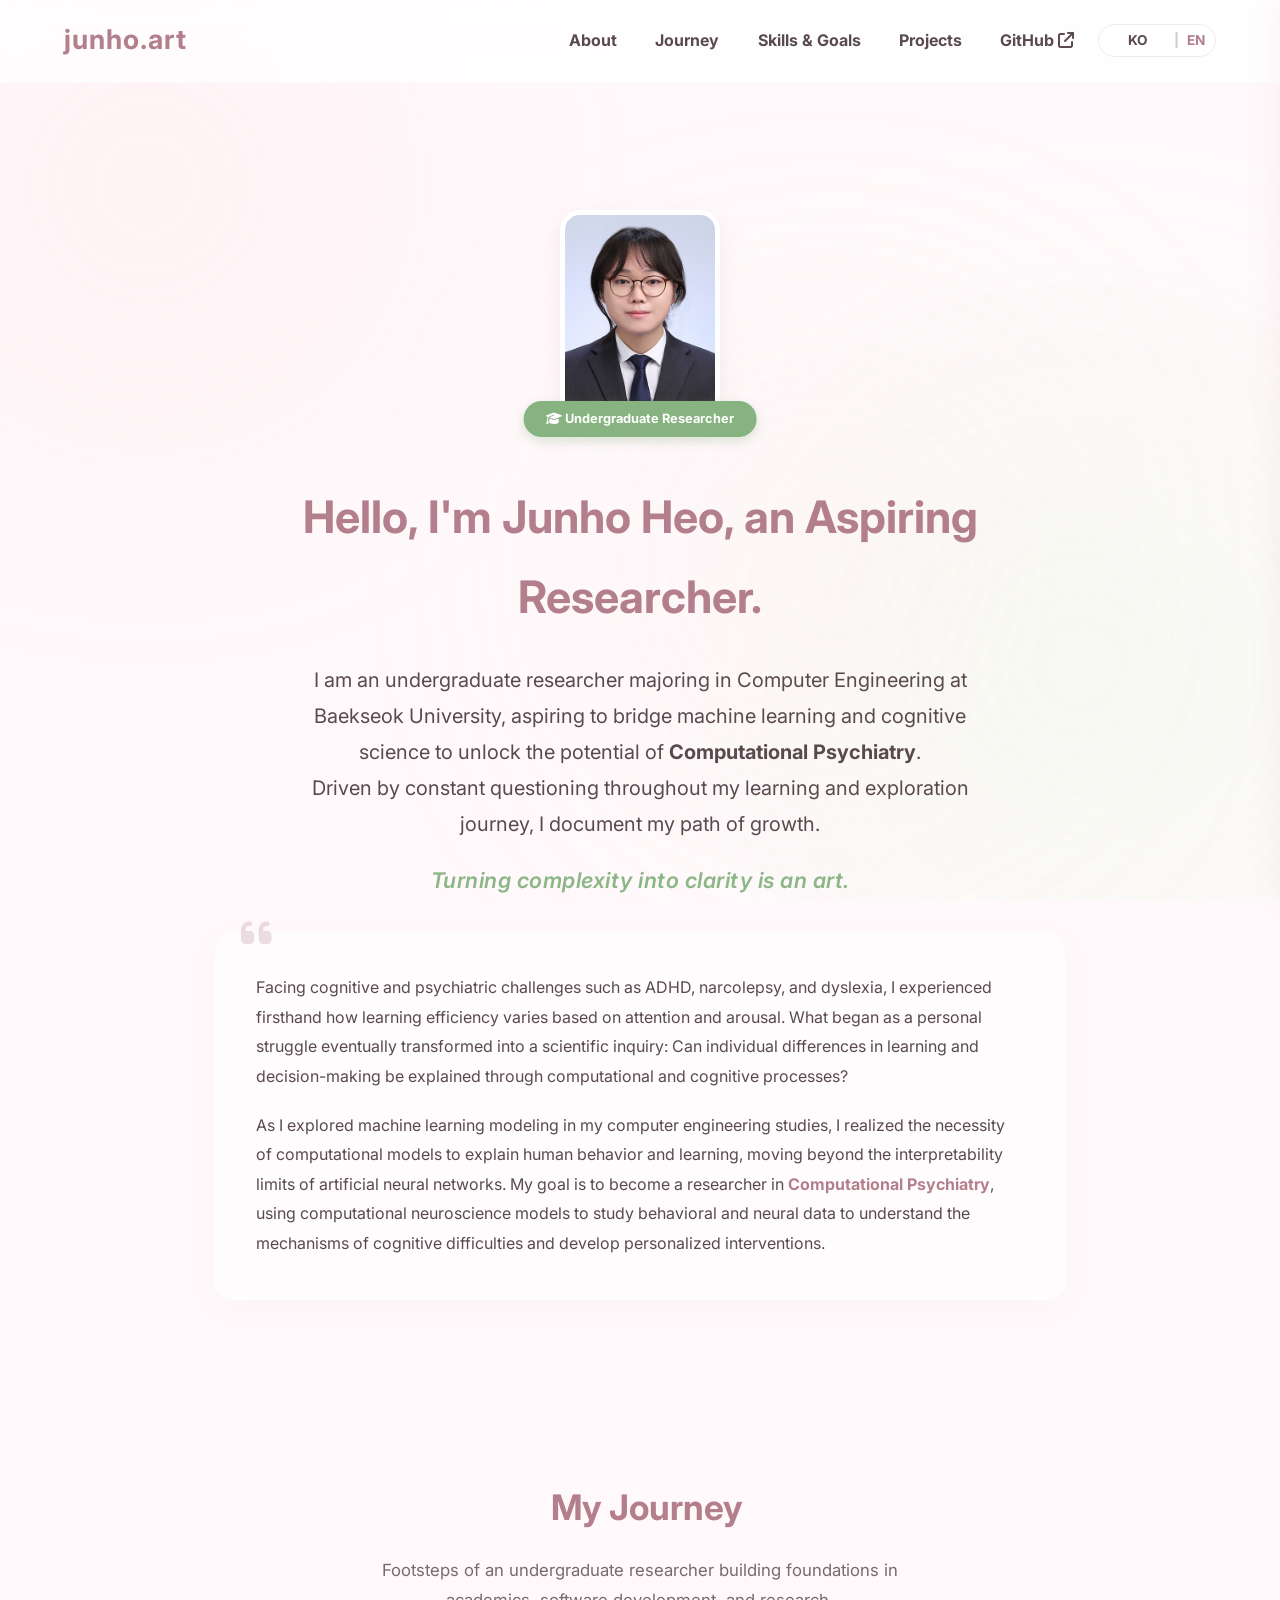
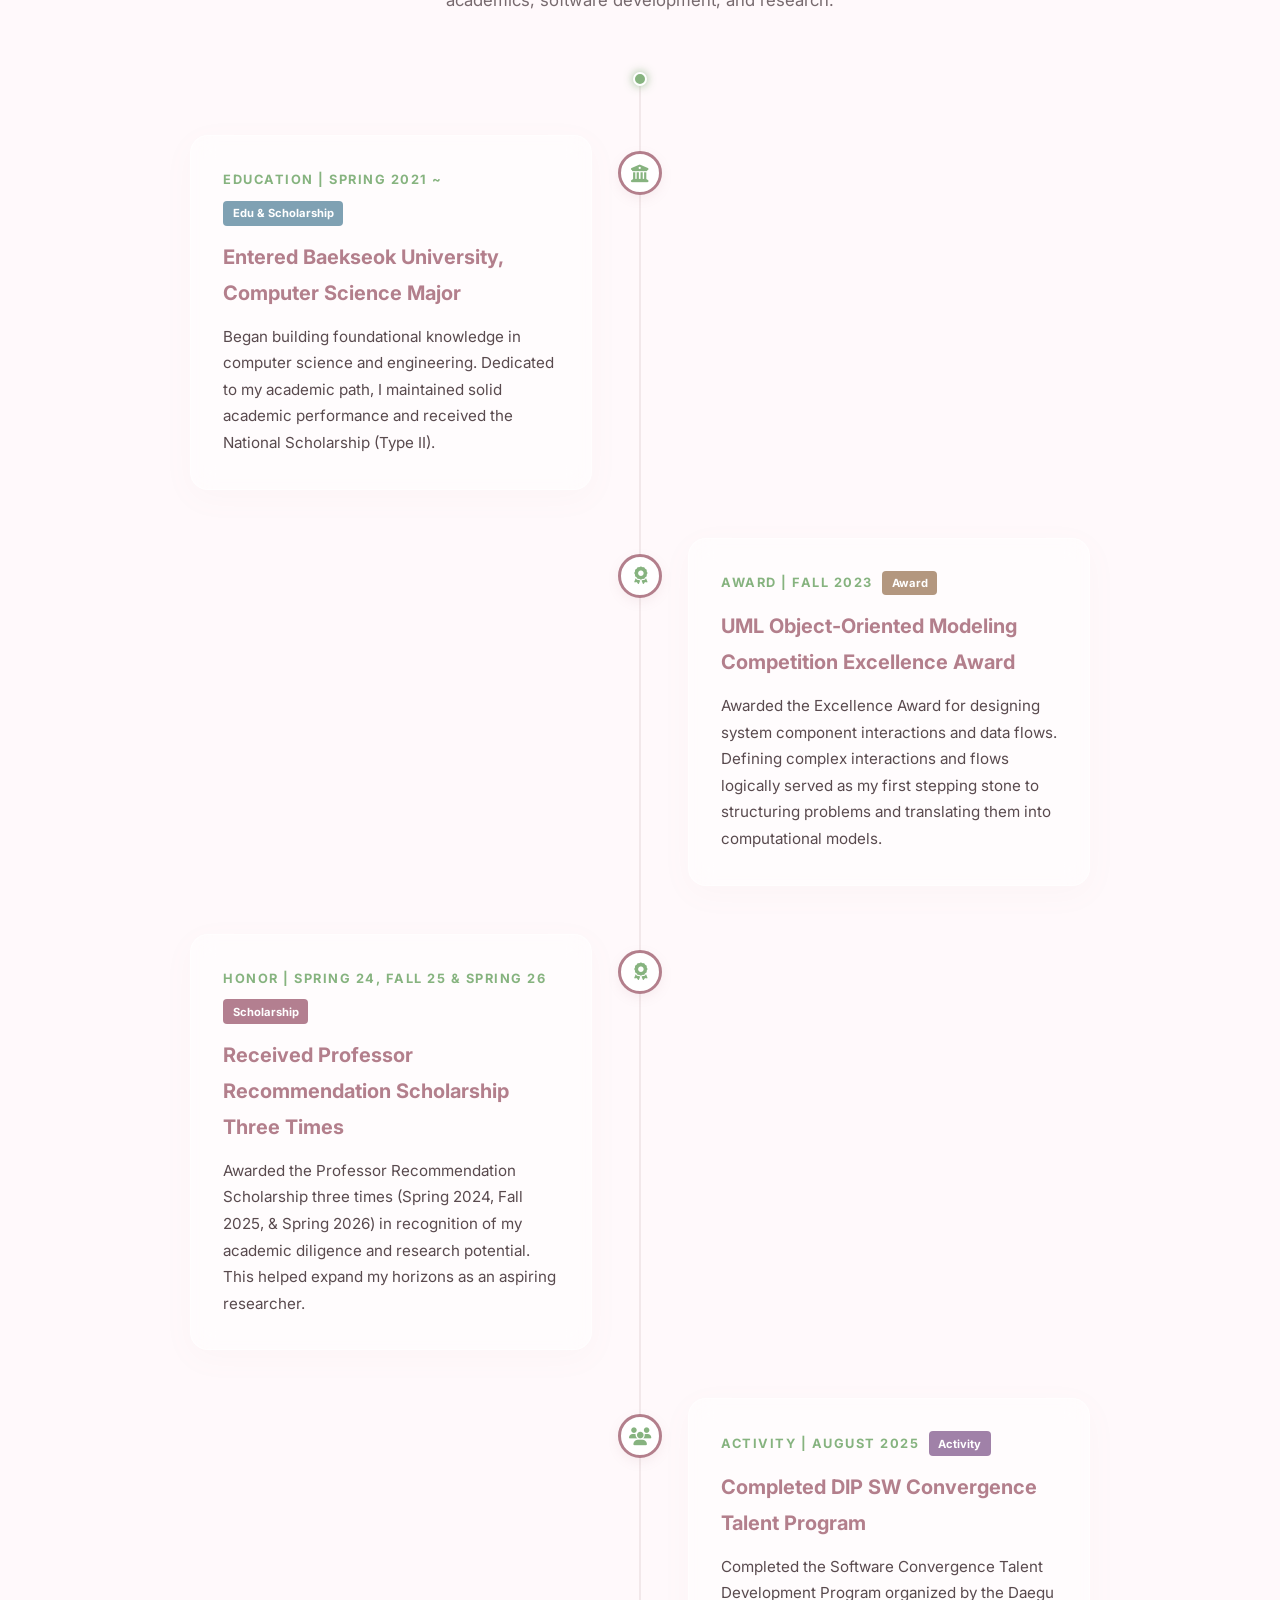
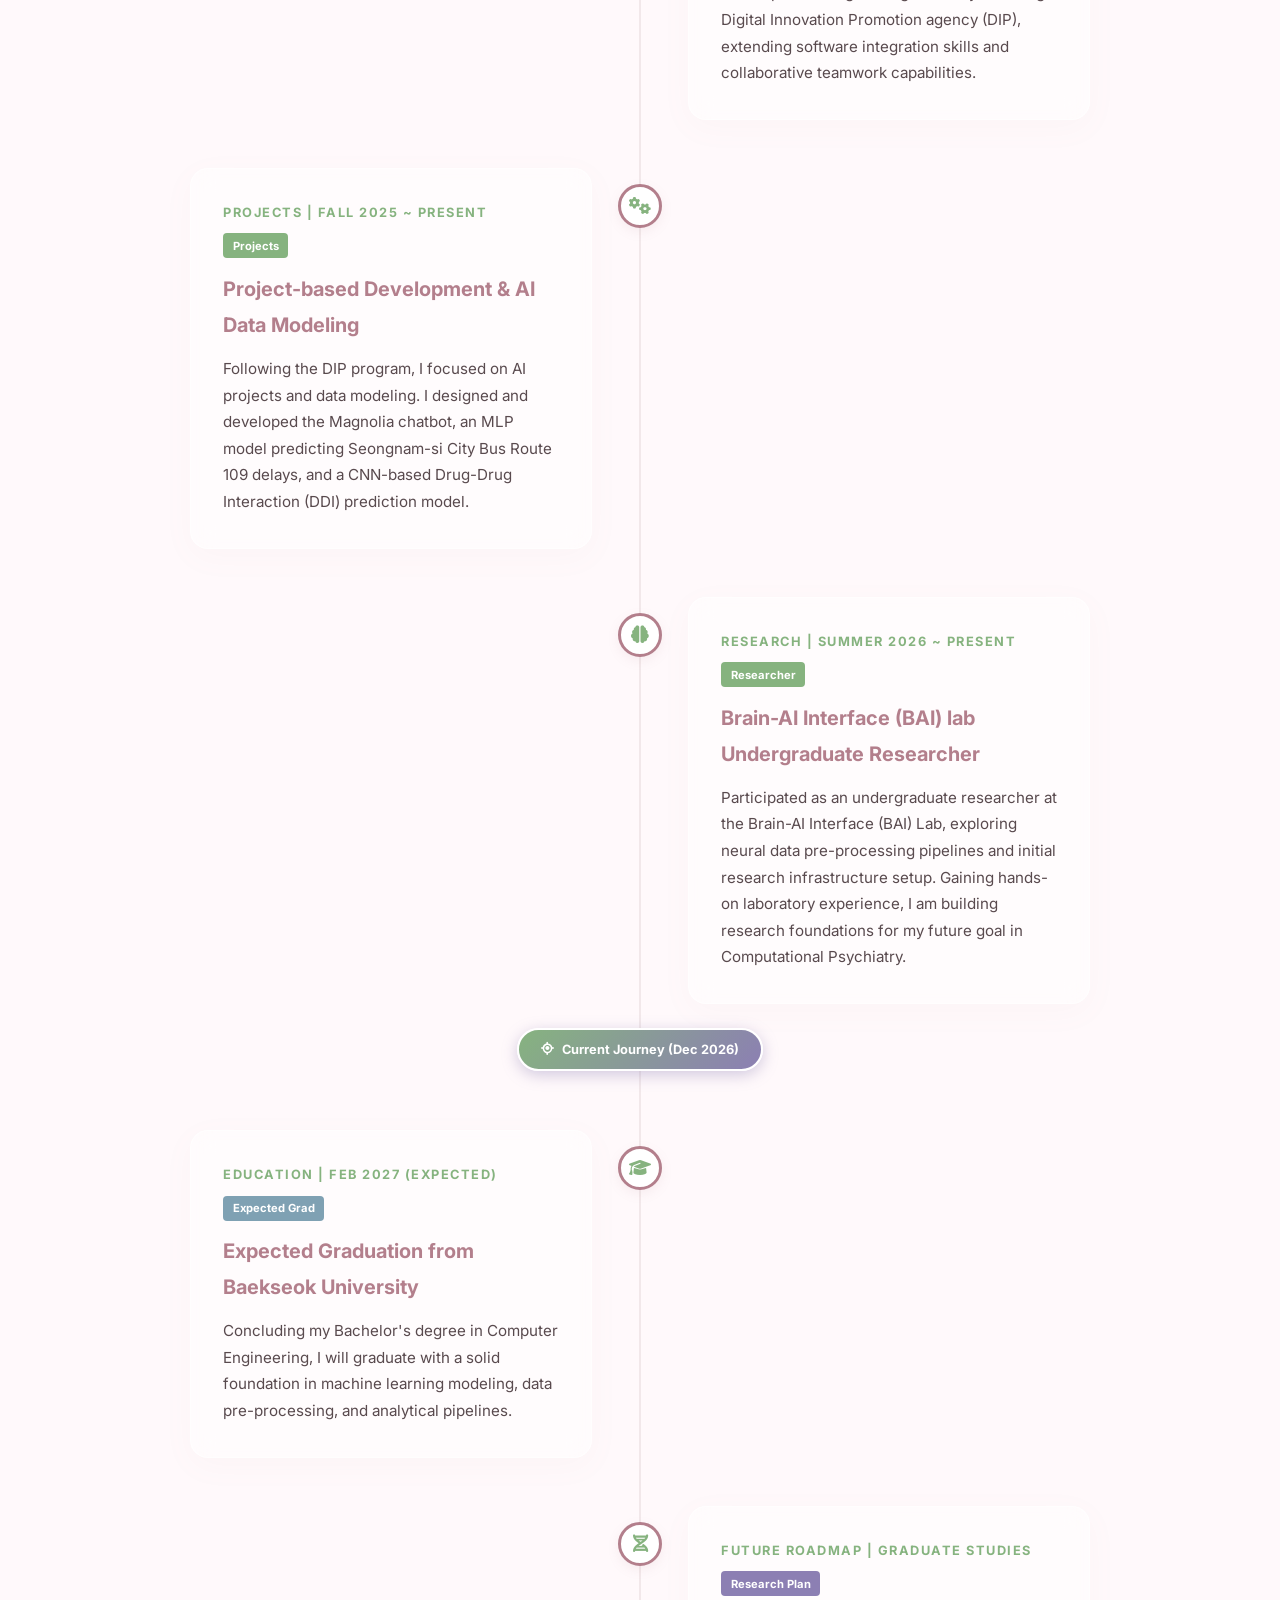
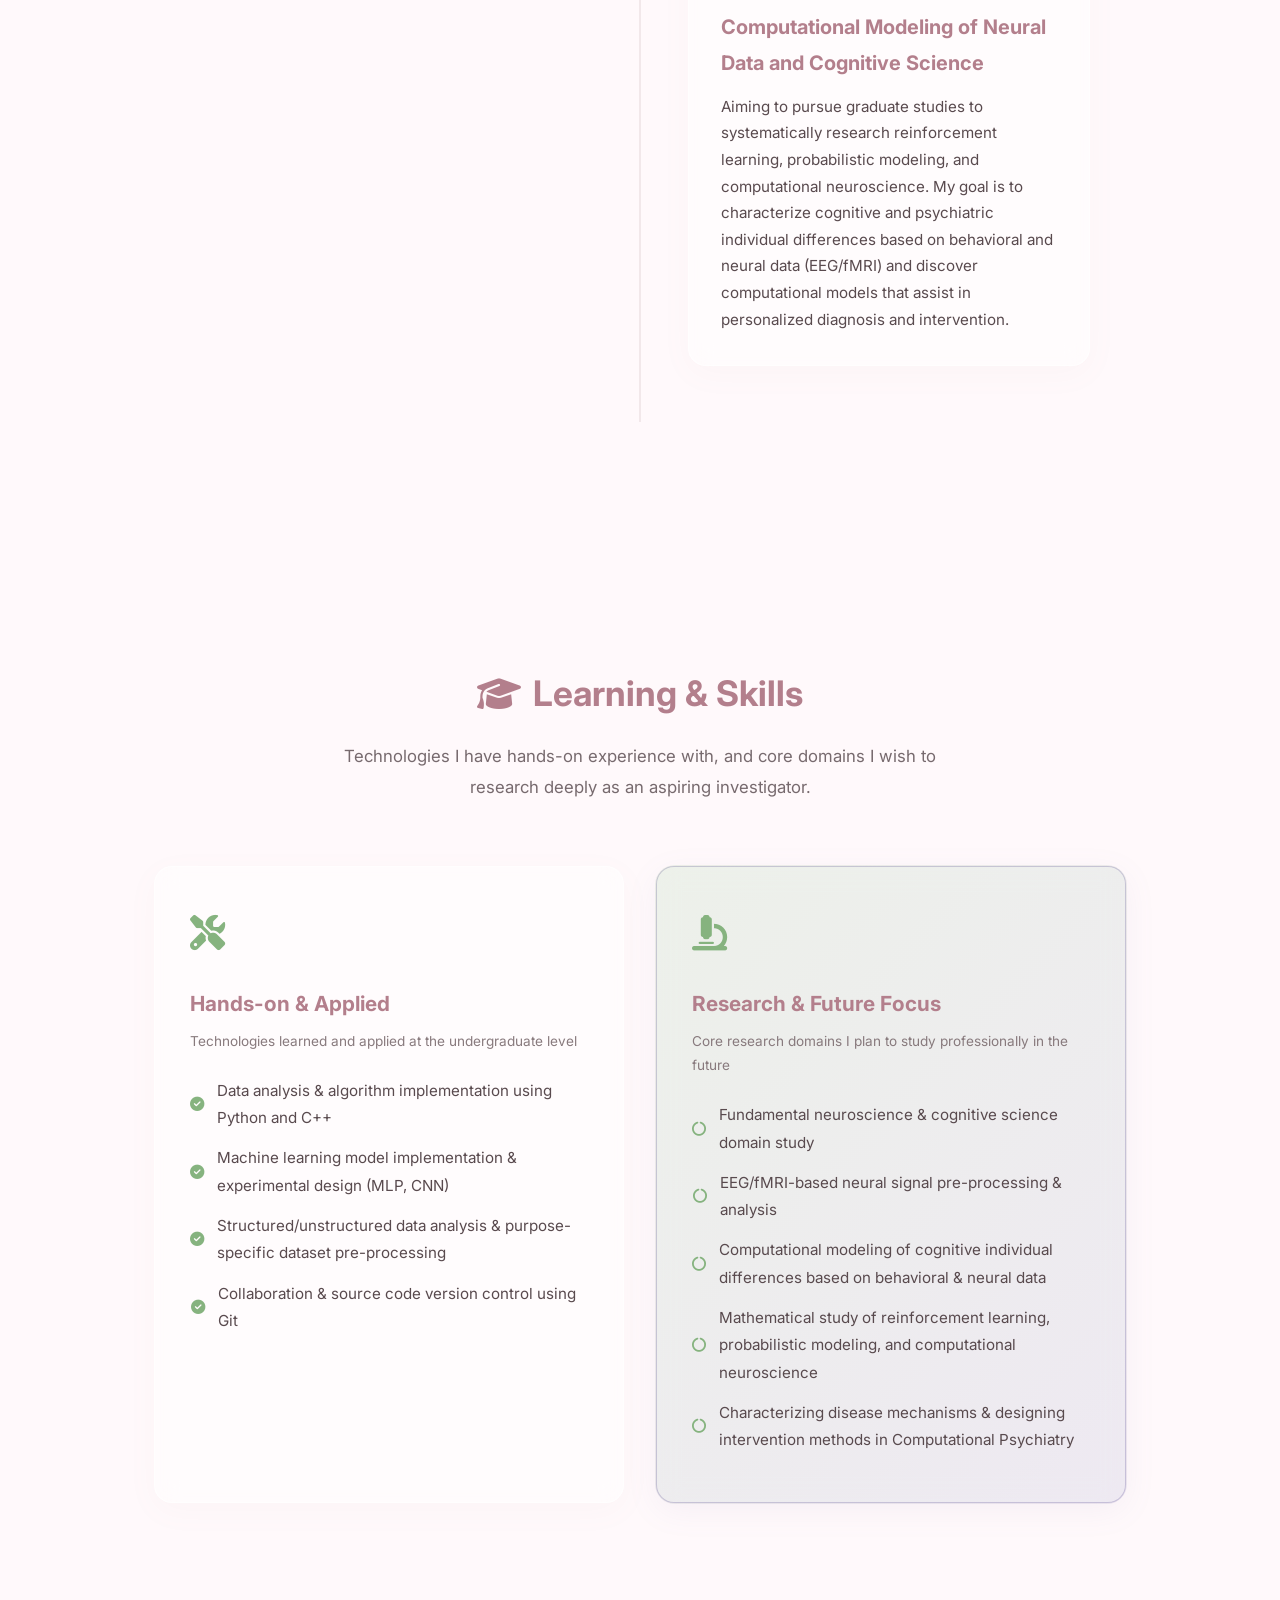
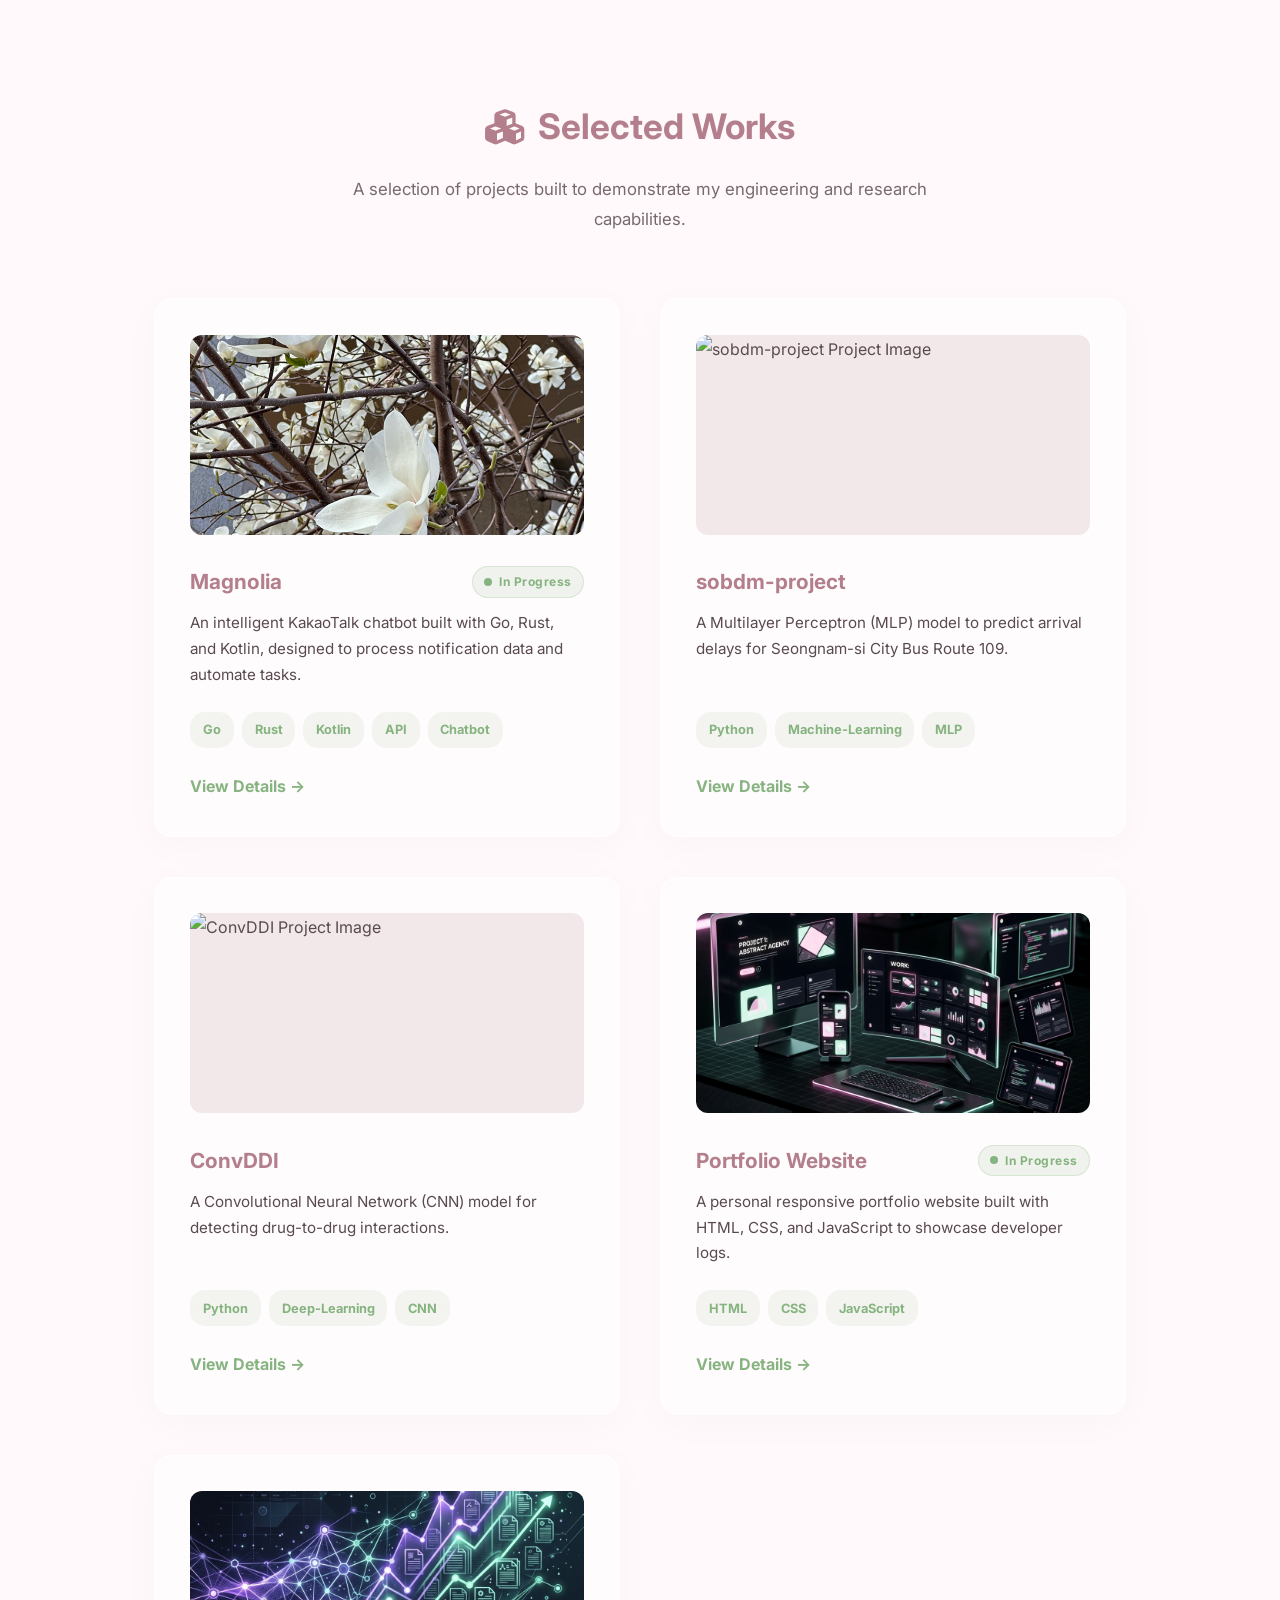
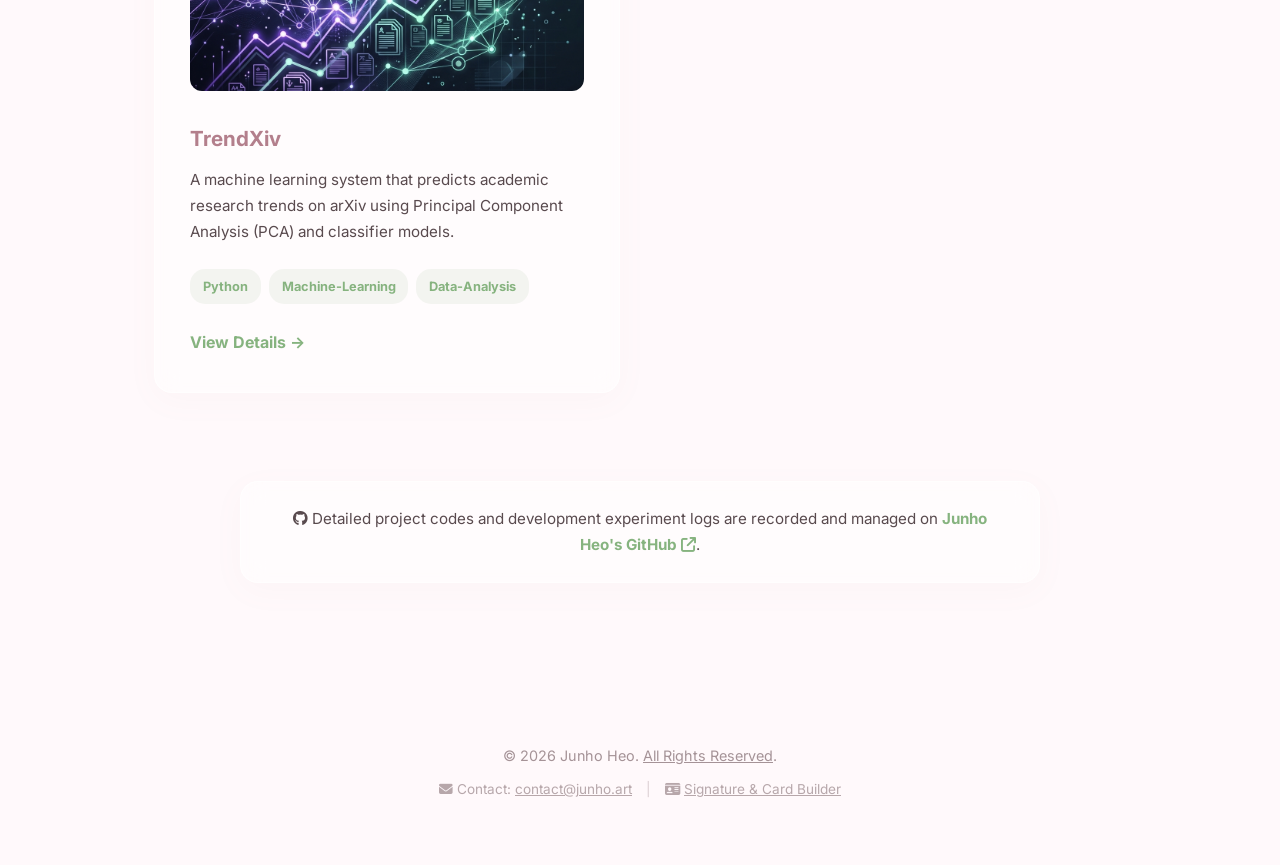
==== index_en.html @ 940bf09e "Fix layout margins, quote styling and word wraps for hero motto" ====
<!DOCTYPE html>
<html lang="en">

<head>
    <meta charset="UTF-8">
    <!-- Browser language detection and automatic redirection (with session override to prevent loops) -->
    <script>
        (function() {
            if (sessionStorage.getItem('lang-redirect-checked')) {
                // Already checked in session, respect manual entry on this page
                localStorage.setItem('user-language', 'en');
                return;
            }
            
            const savedLang = localStorage.getItem('user-language');
            const browserLang = navigator.language || navigator.userLanguage;
            
            // Set session check flag
            sessionStorage.setItem('lang-redirect-checked', 'true');
            
            if (savedLang === 'ko') {
                window.location.replace('index.html' + window.location.hash);
            } else if (savedLang === 'en') {
                // English version remains
            } else if (browserLang && browserLang.toLowerCase().startsWith('ko')) {
                localStorage.setItem('user-language', 'ko');
                window.location.replace('index.html' + window.location.hash);
            } else {
                localStorage.setItem('user-language', 'en');
            }
        })();
    </script>
    <meta name="viewport" content="width=device-width, initial-scale=1.0">
    <title>Junho Heo | Undergraduate Researcher</title>
    <meta name="description" content="Junho Heo | Undergraduate Researcher majoring in Computer Science at Baekseok University. Exploring the computational mechanisms of brain and mind through machine learning and Computational Psychiatry.">

    <!-- Open Graph (Link previews for KakaoTalk, Facebook, Discord, etc.) -->
    <meta property="og:type" content="website">
    <meta property="og:title" content="junho.art — Undergraduate Researcher">
    <meta property="og:description" content="Machine Learning & Computational Psychiatry — Portfolio of Junho Heo">
    <meta property="og:image" content="https://junho.art/img/og_preview.png">
    <meta property="og:image:width" content="1200">
    <meta property="og:image:height" content="630">
    <meta property="og:url" content="https://junho.art/index_en.html">
    <meta property="og:site_name" content="junho.art">
    <meta property="og:locale" content="en_US">

    <!-- Twitter Card -->
    <meta name="twitter:card" content="summary_large_image">
    <meta name="twitter:title" content="junho.art — Undergraduate Researcher">
    <meta name="twitter:description" content="Machine Learning & Computational Psychiatry — Portfolio of Junho Heo">
    <meta name="twitter:image" content="https://junho.art/img/og_preview.png">

    <link rel="stylesheet" href="style.css">

    <!-- Icon Library -->
    <link rel="stylesheet" href="https://cdnjs.cloudflare.com/ajax/libs/font-awesome/6.5.2/css/all.min.css">

    <!-- Google Fonts: 'Gowun Dodum' & 'Inter' for English readability -->
    <link rel="preconnect" href="https://fonts.googleapis.com">
    <link rel="preconnect" href="https://fonts.gstatic.com" crossorigin>
    <link href="https://fonts.googleapis.com/css2?family=Gowun+Dodum&family=Inter:wght@400;500;700&display=swap" rel="stylesheet">
    <style>
        /* Apply cleaner sans-serif font stack for English version */
        body {
            font-family: 'Inter', 'Gowun Dodum', sans-serif;
        }
    </style>

    <!-- Favicon settings -->
    <link rel="apple-touch-icon" sizes="180x180" href="./favicon_io/apple-touch-icon.png">
    <link rel="icon" type="image/png" sizes="32x32" href="./favicon_io/favicon-32x32.png">
    <link rel="icon" type="image/png" sizes="16x16" href="./favicon_io/favicon-16x16.png">
    <link rel="manifest" href="./favicon_io/site.webmanifest">
</head>

<body>

    <!-- Background Animation Blobs representing Neural Networks -->
    <div class="bg-blob-container">
        <div class="bg-blob blob-1"></div>
        <div class="bg-blob blob-2"></div>
        <div class="bg-blob blob-3"></div>
    </div>

    <!-- Mobile/Tablet Navigation Drawer -->
    <div class="nav-drawer" id="navDrawer">
        <button class="close-btn" id="closeBtn">&times;</button>
        <a href="#about">About</a>
        <a href="#journey">Journey</a>
        <a href="#skills">Skills & Goals</a>
        <a href="#projects">Projects</a>
        <a href="https://github.com/4season" target="_blank">GitHub</a>
        <div class="mobile-lang-toggle" style="margin-top: 2rem; border-top: 1px solid var(--border-color); padding-top: 1.5rem; display: flex; gap: 1rem; font-size: 1.1rem; font-weight: 700;">
            <a href="index.html" onclick="event.preventDefault(); localStorage.setItem('user-language', 'ko'); window.location.href='index.html';" style="color: var(--text-color); text-decoration: none;">KO</a>
            <span style="opacity: 0.3;">|</span>
            <span style="color: var(--heading-color);">EN</span>
        </div>
    </div>

    <!-- Header Section -->
    <header>
        <div class="header-container">
            <a href="#" class="logo">junho.art</a>
            <nav class="desktop-nav">
                <a href="#about">About</a>
                <a href="#journey">Journey</a>
                <a href="#skills">Skills & Goals</a>
                <a href="#projects">Projects</a>
                <a href="https://github.com/4season" target="_blank" style="margin-right: 1.5rem;">GitHub <i
                        class="fa-solid fa-arrow-up-right-from-square"></i></a>
                <span class="lang-toggle-container" style="display: inline-flex; align-items: center; gap: 0.5rem; font-size: 0.85rem; font-weight: 700; border: 1px solid var(--border-color); padding: 0.2rem 0.6rem; border-radius: 20px; background-color: rgba(255,255,255,0.5);">
                    <a href="index.html" onclick="event.preventDefault(); localStorage.setItem('user-language', 'ko'); window.location.href='index.html';" style="color: var(--text-color); text-decoration: none; transition: color 0.3s;" onmouseover="this.style.color='var(--accent-green)'" onmouseout="this.style.color='var(--text-color)'">KO</a>
                    <span style="opacity: 0.3;">|</span>
                    <span style="color: var(--heading-color);">EN</span>
                </span>
            </nav>
            <button class="menu-btn" id="menuBtn">
                <i class="fa-solid fa-bars"></i>
            </button>
        </div>
    </header>

    <!-- Main Content Area -->
    <main>
        <!-- About Section (Hero) -->
        <section id="about" class="section hero-section reveal-on-scroll">
            <div class="hero-container">
                <div class="hero-profile">
                    <div class="profile-img-container">
                        <img src="./img/junho_profile.jpg" alt="Profile Image" class="profile-img-internal">
                    </div>
                    <div class="profile-badge"><i class="fa-solid fa-graduation-cap"></i> Undergraduate Researcher</div>
                </div>
                <h1>Hello, I'm Junho Heo, an Aspiring Researcher.</h1>
                <p class="hero-lead">I am an undergraduate researcher majoring in Computer Engineering at Baekseok University, aspiring to bridge machine learning and cognitive science to unlock the potential of <strong>Computational Psychiatry</strong>.<br>Driven by constant questioning throughout my learning and exploration journey, I document my path of growth.</p>
                <p class="hero-motto">Turning complexity into clarity is an art.</p>

                <div class="hero-quote glass-card">
                    <i class="fa-solid fa-quote-left quote-icon"></i>
                    <p>Facing cognitive and psychiatric challenges such as ADHD, narcolepsy, and dyslexia, I experienced firsthand how learning efficiency varies based on attention and arousal. What began as a personal struggle eventually transformed into a scientific inquiry: Can individual differences in learning and decision-making be explained through computational and cognitive processes?</p>
                    <p style="margin-top: 1.2rem;">As I explored machine learning modeling in my computer engineering studies, I realized the necessity of computational models to explain human behavior and learning, moving beyond the interpretability limits of artificial neural networks. My goal is to become a researcher in <strong>Computational Psychiatry</strong>, using computational neuroscience models to study behavioral and neural data to understand the mechanisms of cognitive difficulties and develop personalized interventions.</p>
                </div>
            </div>
        </section>

        <!-- Journey Section (Timeline) -->
        <section id="journey" class="section reveal-on-scroll">
            <h2><i class="fa-solid fa-route-highway"></i> My Journey</h2>
            <p class="section-desc">Footsteps of an undergraduate researcher building foundations in academics, software development, and research.</p>

            <div class="timeline">
                <div class="timeline-line-bg"></div>
                <div class="timeline-line-progress"></div>

                <!-- Timeline Item 1: Education -->
                <div class="timeline-item left">
                    <div class="timeline-dot"><i class="fa-solid fa-university"></i></div>
                    <div class="timeline-content glass-card">
                        <div class="timeline-header">
                            <span class="timeline-date">Education | Spring 2021 ~</span>
                            <span class="timeline-tag edu-tag">Edu & Scholarship</span>
                        </div>
                        <h3>Entered Baekseok University, Computer Science Major</h3>
                        <p>Began building foundational knowledge in computer science and engineering. Dedicated to my academic path, I maintained solid academic performance and received the National Scholarship (Type II).</p>
                    </div>
                </div>

                <!-- Timeline Item 2: UML Competition -->
                <div class="timeline-item right">
                    <div class="timeline-dot"><i class="fa-solid fa-award"></i></div>
                    <div class="timeline-content glass-card">
                        <div class="timeline-header">
                            <span class="timeline-date">Award | Fall 2023</span>
                            <span class="timeline-tag award-tag">Award</span>
                        </div>
                        <h3>UML Object-Oriented Modeling Competition Excellence Award</h3>
                        <p>Awarded the Excellence Award for designing system component interactions and data flows. Defining complex interactions and flows logically served as my first stepping stone to structuring problems and translating them into computational models.</p>
                    </div>
                </div>

                <!-- Timeline Item 3: Scholarship -->
                <div class="timeline-item left">
                    <div class="timeline-dot"><i class="fa-solid fa-award"></i></div>
                    <div class="timeline-content glass-card">
                        <div class="timeline-header">
                            <span class="timeline-date">Honor | Spring 24, Fall 25 & Spring 26</span>
                            <span class="timeline-tag honor-tag">Scholarship</span>
                        </div>
                        <h3>Received Professor Recommendation Scholarship Three Times</h3>
                        <p>Awarded the Professor Recommendation Scholarship three times (Spring 2024, Fall 2025, & Spring 2026) in recognition of my academic diligence and research potential. This helped expand my horizons as an aspiring researcher.</p>
                    </div>
                </div>

                <!-- Timeline Item 4: DIP SW Convergence Program -->
                <div class="timeline-item right">
                    <div class="timeline-dot"><i class="fa-solid fa-users"></i></div>
                    <div class="timeline-content glass-card">
                        <div class="timeline-header">
                            <span class="timeline-date">Activity | August 2025</span>
                            <span class="timeline-tag activity-tag">Activity</span>
                        </div>
                        <h3>Completed DIP SW Convergence Talent Program</h3>
                        <p>Completed the Software Convergence Talent Development Program organized by the Daegu Digital Innovation Promotion agency (DIP), extending software integration skills and collaborative teamwork capabilities.</p>
                    </div>
                </div>

                <!-- Timeline Item 5: Projects & Data Modeling -->
                <div class="timeline-item left">
                    <div class="timeline-dot"><i class="fa-solid fa-gears"></i></div>
                    <div class="timeline-content glass-card">
                        <div class="timeline-header">
                            <span class="timeline-date">Projects | Fall 2025 ~ Present</span>
                            <span class="timeline-tag proj-tag">Projects</span>
                        </div>
                        <h3>Project-based Development & AI Data Modeling</h3>
                        <p>Following the DIP program, I focused on AI projects and data modeling. I designed and developed the Magnolia chatbot, an MLP model predicting Seongnam-si City Bus Route 109 delays, and a CNN-based Drug-Drug Interaction (DDI) prediction model.</p>
                    </div>
                </div>

                <!-- Timeline Item 6: BAI Lab Internship -->
                <div class="timeline-item right">
                    <div class="timeline-dot"><i class="fa-solid fa-brain"></i></div>
                    <div class="timeline-content glass-card">
                        <div class="timeline-header">
                            <span class="timeline-date">Research | Summer 2026 ~ Present</span>
                            <span class="timeline-tag proj-tag">Researcher</span>
                        </div>
                        <h3>Brain-AI Interface (BAI) lab Undergraduate Researcher</h3>
                        <p>Participated as an undergraduate researcher at the Brain-AI Interface (BAI) Lab, exploring neural data pre-processing pipelines and initial research infrastructure setup. Gaining hands-on laboratory experience, I am building research foundations for my future goal in Computational Psychiatry.</p>
                    </div>
                </div>

                <!-- Timeline Present Location Indicator Node -->
                <div class="timeline-now-node">
                    <div class="now-badge">
                        <i class="fa-solid fa-location-crosshairs fa-spin"></i> Current Journey Loading...
                    </div>
                </div>

                <!-- Timeline Item 7: Expected Graduation -->
                <div class="timeline-item left">
                    <div class="timeline-dot"><i class="fa-solid fa-graduation-cap"></i></div>
                    <div class="timeline-content glass-card">
                        <div class="timeline-header">
                            <span class="timeline-date">Education | Feb 2027 (Expected)</span>
                            <span class="timeline-tag edu-tag">Expected Grad</span>
                        </div>
                        <h3>Expected Graduation from Baekseok University</h3>
                        <p>Concluding my Bachelor's degree in Computer Engineering, I will graduate with a solid foundation in machine learning modeling, data pre-processing, and analytical pipelines.</p>
                    </div>
                </div>

                <!-- Timeline Item 8: Future Roadmap -->
                <div class="timeline-item right">
                    <div class="timeline-dot"><i class="fa-solid fa-dna"></i></div>
                    <div class="timeline-content glass-card">
                        <div class="timeline-header">
                            <span class="timeline-date">Future Roadmap | Graduate Studies</span>
                            <span class="timeline-tag future-tag">Research Plan</span>
                        </div>
                        <h3>Computational Modeling of Neural Data and Cognitive Science</h3>
                        <p>Aiming to pursue graduate studies to systematically research reinforcement learning, probabilistic modeling, and computational neuroscience. My goal is to characterize cognitive and psychiatric individual differences based on behavioral and neural data (EEG/fMRI) and discover computational models that assist in personalized diagnosis and intervention.</p>
                    </div>
                </div>
            </div>
        </section>

        <!-- Learning & Skills Section -->
        <section id="skills" class="section reveal-on-scroll">
            <h2><i class="fa-solid fa-graduation-cap"></i> Learning & Skills</h2>
            <p class="section-desc">Technologies I have hands-on experience with, and core domains I wish to research deeply as an aspiring investigator.</p>

            <div class="skills-grid">
                <!-- Skill Card 1: Learned & Applied -->
                <div class="skills-card glass-card">
                    <div class="card-icon"><i class="fa-solid fa-screwdriver-wrench"></i></div>
                    <h3>Hands-on & Applied</h3>
                    <p class="card-sub">Technologies learned and applied at the undergraduate level</p>
                    <ul class="skills-list">
                        <li><i class="fa-solid fa-circle-check"></i> Data analysis & algorithm implementation using Python and C++</li>
                        <li><i class="fa-solid fa-circle-check"></i> Machine learning model implementation & experimental design (MLP, CNN)</li>
                        <li><i class="fa-solid fa-circle-check"></i> Structured/unstructured data analysis & purpose-specific dataset pre-processing</li>
                        <li><i class="fa-solid fa-circle-check"></i> Collaboration & source code version control using Git</li>
                    </ul>
                </div>

                <!-- Skill Card 2: Future Target -->
                <div class="skills-card glass-card future-focus-card">
                    <div class="card-icon"><i class="fa-solid fa-microscope"></i></div>
                    <h3>Research & Future Focus</h3>
                    <p class="card-sub">Core research domains I plan to study professionally in the future</p>
                    <ul class="skills-list">
                        <li><i class="fa-solid fa-circle-notch fa-spin"></i> Fundamental neuroscience & cognitive science domain study</li>
                        <li><i class="fa-solid fa-circle-notch fa-spin"></i> EEG/fMRI-based neural signal pre-processing & analysis</li>
                        <li><i class="fa-solid fa-circle-notch fa-spin"></i> Computational modeling of cognitive individual differences based on behavioral & neural data</li>
                        <li><i class="fa-solid fa-circle-notch fa-spin"></i> Mathematical study of reinforcement learning, probabilistic modeling, and computational neuroscience</li>
                        <li><i class="fa-solid fa-circle-notch fa-spin"></i> Characterizing disease mechanisms & designing intervention methods in Computational Psychiatry</li>
                    </ul>
                </div>
            </div>
        </section>

        <!-- Projects Section -->
        <section id="projects" class="section reveal-on-scroll">
            <h2><i class="fa-solid fa-cubes"></i> Selected Works</h2>
            <p class="section-desc">A selection of projects built to demonstrate my engineering and research capabilities.</p>
            <div class="project-grid" id="projectGrid">
                <!-- Dynamically loaded by script.js -->
                <div class="loading-spinner">Loading projects...</div>
            </div>

            <!-- GitHub Banner -->
            <div class="github-footer-note glass-card reveal-on-scroll">
                <p><i class="fa-brands fa-github"></i> Detailed project codes and development experiment logs are recorded and managed on <a href="https://github.com/4season"
                        target="_blank">Junho Heo's GitHub <i class="fa-solid fa-arrow-up-right-from-square"></i></a>.</p>
            </div>
        </section>

    </main>

    <!-- Footer Section -->
    <footer>
        <p>&copy; 2026 Junho Heo. <a href="./LICENSE" target="_blank"
                style="color: inherit; text-decoration: underline;">All Rights Reserved</a>.
        </p>
        <p style="font-size: 0.85rem; margin-top: 0.5rem; opacity: 0.8;">
            <i class="fa-solid fa-envelope"></i> Contact: <a href="mailto:contact@junho.art"
                style="color: inherit; text-decoration: underline;">contact@junho.art</a>
            <span style="margin: 0 10px; opacity: 0.5;">|</span>
            <i class="fa-solid fa-id-card"></i> <a href="./signature.html"
                style="color: inherit; text-decoration: underline;">Signature & Card Builder</a>
        </p>
    </footer>

    <!-- JavaScript Files -->
    <script src="script.js?v=1.0.4"></script>
</body>

</html>
---- style.css ----
/* 기본 스타일 초기화 및 디자인 테마 설정 */
:root {
    --bg-color: #fff9fb;        /* 아주 연한 핑크 배경 */
    --card-bg-color: #ffffff;   /* 카드 배경 (흰색) */
    --text-color: #594a4e;      /* 기본 글자 (어두운 갈색/자주색) */
    --heading-color: #b37f8c;    /* 제목 (톤다운된 핑크) */
    --accent-green: #86b37f;     /* 포인트 (어두운 녹색) */
    --accent-green-light: #c0ffb6; /* 포인트 (밝은 녹색) */
    --accent-pink: #FFB6C1;     /* 포인트 (밝은 핑크) */
    --border-color: #f2e8ea;    /* 테두리 색 */
    --font-family: 'Gowun Dodum', sans-serif; /* 기본 폰트 */
}

* {
    margin: 0;
    padding: 0;
    box-sizing: border-box;
}

html {
    scroll-behavior: smooth;
}

body {
    font-family: var(--font-family);
    background-color: var(--bg-color);
    color: var(--text-color);
    line-height: 1.8;
    overflow-x: hidden; /* 가로 스크롤 방지 */
}

/* 뇌 신경망 및 생각의 흐름을 상징하는 배경 애니메이션 블롭 */
.bg-blob-container {
    position: fixed;
    top: 0;
    left: 0;
    width: 100%;
    height: 100%;
    z-index: -2;
    overflow: hidden;
    pointer-events: none;
    background-color: var(--bg-color);
}
.bg-blob {
    position: absolute;
    border-radius: 50%;
    filter: blur(140px);
    opacity: 0.3;
    animation: blob-float 25s infinite alternate ease-in-out;
}
.blob-1 {
    top: -10%;
    left: -10%;
    width: 550px;
    height: 550px;
    background: radial-gradient(circle, var(--accent-pink) 0%, rgba(255,182,193,0) 70%);
}
.blob-2 {
    bottom: -10%;
    right: -10%;
    width: 650px;
    height: 650px;
    background: radial-gradient(circle, var(--accent-green-light) 0%, rgba(192,255,182,0) 70%);
    animation-delay: -5s;
    animation-duration: 30s;
}
.blob-3 {
    top: 35%;
    left: 45%;
    width: 500px;
    height: 500px;
    background: radial-gradient(circle, #ffdbe5 0%, rgba(255,219,229,0) 70%);
    animation-delay: -10s;
    animation-duration: 22s;
}

@keyframes blob-float {
    0% {
        transform: translate(0, 0) scale(1);
    }
    33% {
        transform: translate(40px, -60px) scale(1.1);
    }
    66% {
        transform: translate(-30px, 30px) scale(0.9);
    }
    100% {
        transform: translate(0, 0) scale(1);
    }
}

/* 글래스모피즘 공통 카드 */
.glass-card {
    background: rgba(255, 255, 255, 0.45);
    backdrop-filter: blur(12px);
    -webkit-backdrop-filter: blur(12px);
    border: 1px solid rgba(255, 255, 255, 0.6);
    border-radius: 18px;
    box-shadow: 0 8px 32px 0 rgba(179, 127, 140, 0.04);
}

/* 헤더 & 네비게이션 */
header {
    background-color: rgba(255, 255, 255, 0.75);
    backdrop-filter: blur(12px);
    -webkit-backdrop-filter: blur(12px);
    border-bottom: 1px solid rgba(255, 255, 255, 0.4);
    padding: 1rem 5%;
    position: sticky; top: 0; z-index: 100;
}
.header-container {
    display: flex;
    justify-content: space-between;
    align-items: center;
    max-width: 1200px; margin: 0 auto;
}
.logo {
    font-size: 1.7rem;
    font-weight: 700;
    color: var(--heading-color);
    text-decoration: none;
    letter-spacing: 1px;
}
.desktop-nav {
    display: flex;
    align-items: center;
}
.desktop-nav a {
    margin: 0 1.2rem;
    text-decoration: none;
    color: var(--text-color);
    font-weight: 700;
    transition: color 0.3s;
}
.desktop-nav a:hover { color: var(--accent-green); }
.menu-btn { display: none; }

/* 네비게이션 드로어 (모바일용) */
.nav-drawer {
    position: fixed; top: 0; right: -280px;
    width: 280px; height: 100%;
    background-color: rgba(255, 255, 255, 0.95);
    backdrop-filter: blur(20px);
    -webkit-backdrop-filter: blur(20px);
    box-shadow: -5px 0 25px rgba(179, 127, 140, 0.08);
    display: flex; flex-direction: column;
    padding: 6rem 2.5rem;
    transition: right 0.4s cubic-bezier(0.25, 0.46, 0.45, 0.94);
    z-index: 200;
}
.nav-drawer.active { right: 0; }
.nav-drawer a {
    font-size: 1.3rem;
    font-weight: 700;
    color: var(--heading-color);
    text-decoration: none;
    margin-bottom: 2rem;
    transition: color 0.3s;
}
.nav-drawer a:hover {
    color: var(--accent-green);
}
.close-btn {
    position: absolute; top: 1.5rem; right: 2rem;
    font-size: 2.5rem; color: var(--heading-color);
    background: none; border: none; cursor: pointer;
}

/* 메인 콘텐츠 섹션 */
.section {
    padding: 6rem 5%;
    max-width: 1100px;
    margin: 0 auto;
    text-align: center;
}
.section h2 {
    font-weight: 700;
    color: var(--heading-color);
    font-size: 2.2rem;
    margin-bottom: 1rem;
    display: flex;
    align-items: center;
    justify-content: center;
    gap: 0.8rem;
}
.section-desc {
    font-size: 1.05rem;
    color: #776a6e;
    max-width: 600px;
    margin: 0 auto 4rem auto;
}

/* Hero / 소개 섹션 */
.hero-section {
    padding: 8rem 5% 5rem 5%;
    display: flex;
    justify-content: center;
    align-items: center;
    min-height: 85vh;
}
.hero-container {
    max-width: 850px;
    width: 100%;
}
.hero-profile {
    position: relative;
    display: inline-block;
    margin-bottom: 2rem;
}
.profile-img-container {
    width: 160px; height: 210px;
    border-radius: 20px;
    overflow: hidden;
    border: 5px solid white;
    box-shadow: 0 8px 25px rgba(179, 127, 140, 0.12);
    transition: transform 0.5s ease, box-shadow 0.5s ease;
    display: inline-block;
    position: relative;
    background-color: #f7f3f5;
}
.profile-img-internal {
    width: 100%;
    height: 100%;
    object-fit: cover;
    transition: transform 0.5s ease;
}
.hero-profile:hover .profile-img-container {
    transform: scale(1.04) translateY(-3px);
    box-shadow: 0 12px 35px rgba(179, 127, 140, 0.18);
}
.hero-profile:hover .profile-img-internal {
    transform: scale(1.03);
}
.profile-badge {
    position: absolute;
    bottom: -8px;
    left: 50%;
    transform: translateX(-50%);
    background-color: var(--accent-green);
    color: white;
    padding: 0.4rem 1.4rem;
    border-radius: 20px;
    font-size: 0.8rem;
    font-weight: 700;
    white-space: nowrap;
    box-shadow: 0 4px 12px rgba(134, 179, 127, 0.3);
}
.hero-section h1 {
    font-size: 2.8rem;
    font-weight: 700;
    color: var(--heading-color);
    margin-top: 1rem;
    margin-bottom: 1rem;
}
.hero-lead {
    font-size: 1.25rem;
    max-width: 700px;
    margin: 1.5rem auto 1.2rem auto;
    line-height: 1.8;
    word-break: keep-all;
}
.hero-motto {
    font-size: 1.35rem;
    font-weight: 600;
    font-style: italic;
    color: var(--accent-green);
    margin: 0 auto 2rem auto;
    letter-spacing: 0.5px;
    opacity: 0.95;
    word-break: keep-all;
}
.hero-quote {
    padding: 2.5rem;
    position: relative;
    text-align: left;
    margin-top: 2rem;
}
.quote-icon {
    position: absolute;
    top: -18px;
    left: 25px;
    font-size: 2.2rem;
    color: var(--heading-color);
    opacity: 0.25;
}
.hero-quote p {
    font-size: 1rem;
    line-height: 1.85;
    color: var(--text-color);
    margin: 0;
}
.hero-quote p strong {
    color: var(--heading-color);
}

/* 타임라인 (Journey) */
.timeline {
    position: relative;
    max-width: 900px;
    margin: 3rem auto;
    padding: 2rem 0;
}
.timeline-line-bg {
    position: absolute;
    left: 50%;
    top: 0;
    bottom: 0;
    width: 2px;
    background-color: var(--border-color);
    transform: translateX(-50%);
    z-index: 1;
}
.timeline-line-progress {
    position: absolute;
    left: 50%;
    top: 0;
    width: 2px;
    height: 0%;
    background: linear-gradient(to bottom, var(--accent-green) 0%, #8c7fb3 100%);
    transform: translateX(-50%);
    z-index: 2;
}
.timeline-line-progress::after {
    content: '';
    position: absolute;
    bottom: 0;
    left: 50%;
    transform: translate(-50%, 50%);
    width: 10px;
    height: 10px;
    background-color: var(--accent-green);
    border: 2px solid white;
    border-radius: 50%;
    box-shadow: 0 0 10px rgba(134, 179, 127, 0.85);
    z-index: 5;
}
.timeline-item {
    padding: 1.5rem 0;
    position: relative;
    width: 50%;
    clear: both;
}
.timeline-item.left {
    float: left;
    padding-right: 3rem;
    text-align: right;
}
.timeline-item.right {
    float: right;
    padding-left: 3rem;
    text-align: left;
}
.timeline-dot {
    position: absolute;
    top: 2.5rem; /* 카드 상단 영역 근처로 세로 높이 고정 */
    width: 44px;
    height: 44px;
    border-radius: 50%;
    background-color: white;
    border: 3px solid var(--heading-color);
    z-index: 10;
    display: flex;
    justify-content: center;
    align-items: center;
    color: var(--accent-green);
    font-size: 1.1rem;
    box-shadow: 0 4px 12px rgba(179, 127, 140, 0.1);
    transition: all 0.3s cubic-bezier(0.175, 0.885, 0.32, 1.275);
}
.timeline-item.left .timeline-dot {
    right: -22px;
    left: auto;
}
.timeline-item.right .timeline-dot {
    left: -22px;
}
.timeline-item:hover .timeline-dot {
    background-color: var(--heading-color);
    color: white;
    transform: scale(1.15);
}
.timeline-content {
    padding: 2rem;
    transition: transform 0.4s cubic-bezier(0.175, 0.885, 0.32, 1.1), box-shadow 0.4s ease, border-color 0.4s ease, background 0.4s ease;
    text-align: left; /* 카드 내부 텍스트는 항상 왼쪽 정렬로 가독성 보장 */
}
.timeline-item.left .timeline-content {
    transform-origin: right center;
}
.timeline-item.right .timeline-content {
    transform-origin: left center;
}
.timeline-item:hover .timeline-content {
    transform: translateY(-5px);
    box-shadow: 0 12px 35px rgba(179, 127, 140, 0.08);
}
.timeline-header {
    display: flex;
    align-items: center;
    flex-wrap: wrap;
    gap: 0.6rem;
    margin-bottom: 0.8rem;
}
.timeline-date {
    display: inline-block;
    color: var(--accent-green);
    font-size: 0.8rem;
    font-weight: 700;
    text-transform: uppercase;
    letter-spacing: 1.5px;
}
.timeline-content h3 {
    color: var(--heading-color);
    font-size: 1.25rem;
    margin-bottom: 0.8rem;
}
.timeline-content p {
    font-size: 0.95rem;
    line-height: 1.75;
    margin: 0;
}
.timeline::after {
    content: '';
    display: block;
    clear: both;
}

/* 핵심 역량 그리드 (Skills) */
.skills-grid {
    display: grid;
    grid-template-columns: repeat(auto-fit, minmax(240px, 1fr));
    gap: 2rem;
    margin-top: 2rem;
    text-align: left;
}
.skills-card {
    padding: 2.2rem;
    transition: transform 0.3s, box-shadow 0.3s;
    display: flex;
    flex-direction: column;
}
.skills-card:hover {
    transform: translateY(-5px);
    box-shadow: 0 12px 35px rgba(179, 127, 140, 0.08);
}
.card-icon {
    font-size: 2.2rem;
    color: var(--accent-green);
    margin-bottom: 1.2rem;
}
.skills-card h3 {
    font-size: 1.3rem;
    color: var(--heading-color);
    margin-bottom: 0.4rem;
}
.card-sub {
    font-size: 0.85rem;
    color: #887a7d;
    margin-bottom: 1.5rem;
}
.skills-list {
    list-style: none;
    padding: 0;
    margin: 0;
}
.skills-list li {
    font-size: 0.95rem;
    margin-bottom: 0.8rem;
    display: flex;
    align-items: center;
    gap: 0.8rem;
    color: var(--text-color);
}
.skills-list li i {
    color: var(--accent-green);
    font-size: 0.9rem;
    width: 16px;
    text-align: center;
}

/* 버튼 */
.button {
    display: inline-block;
    background-color: var(--accent-green);
    color: white;
    padding: 0.8rem 2.2rem;
    border-radius: 50px;
    text-decoration: none;
    font-weight: 700;
    margin-top: 2.5rem;
    transition: all 0.3s;
    box-shadow: 0 4px 12px rgba(134, 179, 127, 0.3);
}
.button:hover {
    transform: translateY(-3px);
    box-shadow: 0 7px 20px rgba(134, 179, 127, 0.4);
}

/* 프로젝트 그리드 및 카드 */
.project-grid {
    display: grid;
    grid-template-columns: repeat(auto-fit, minmax(320px, 1fr));
    gap: 2.5rem;
    margin-top: 1rem;
}
.project-card {
    border-radius: 18px;
    padding: 2.2rem;
    text-align: left;
    transition: transform 0.3s, box-shadow 0.3s;
    display: flex;
    flex-direction: column;
}
.project-card:hover {
    transform: translateY(-8px);
    box-shadow: 0 12px 35px rgba(179, 127, 140, 0.12);
}
.project-card img {
    width: 100%; height: 200px;
    object-fit: cover;
    border-radius: 12px; margin-bottom: 1.8rem;
    background-color: var(--border-color);
}
.project-card h3 { color: var(--heading-color); margin-bottom: 0.6rem; font-size: 1.3rem; }
.project-card p {
    font-size: 0.95rem;
    line-height: 1.7;
    margin-bottom: 1.5rem;
    flex-grow: 1;
}
.project-card .tags { 
    display: flex;
    flex-wrap: wrap;
    gap: 0.5rem;
    margin-bottom: 1.5rem;     
}
.project-card .tags span {
    background-color: rgba(134, 179, 127, 0.1);
    color: var(--accent-green);
    padding: 0.4rem 0.8rem;
    border-radius: 15px; 
    font-size: 0.8rem;
    font-weight: 700;
}
.project-card .project-link {
    text-decoration: none;
    color: var(--accent-green); font-weight: 700;
    display: inline-flex;
    align-items: center;
    gap: 0.4rem;
    transition: gap 0.2s;
}
.project-card:hover .project-link {
    gap: 0.6rem;
}

/* 로딩 스피너 */
.loading-spinner {
    grid-column: 1 / -1;
    padding: 4rem;
    font-size: 1.1rem;
    color: var(--heading-color);
    font-weight: 700;
}

/* 깃허브 활동 영역 */
.github-cards-container {
    display: grid;
    grid-template-columns: repeat(auto-fit, minmax(320px, 1fr));
    gap: 2.5rem;
    margin: 2rem 0 3rem 0;
    align-items: stretch;
}
.github-stats-card {
    padding: 1.8rem;
    display: flex;
    justify-content: center;
    align-items: center;
    min-height: 220px;
    transition: transform 0.3s, box-shadow 0.3s;
}
.github-stats-card:hover {
    transform: translateY(-5px);
    box-shadow: 0 10px 30px rgba(179, 127, 140, 0.08);
}
.github-stats-card img {
    max-width: 100%;
    max-height: 100%;
    width: auto;
    height: auto;
    object-fit: contain;
}
.calendar {
    padding: 2rem;
    box-shadow: 0 8px 32px 0 rgba(179, 127, 140, 0.03);
}

/* 잔디 색상 커스텀 */
.ContributionCalendar-day[data-level='1'] { fill: #d8f3d2; }
.ContributionCalendar-day[data-level='2'] { fill: var(--accent-green-light); }
.ContributionCalendar-day[data-level='3'] { fill: var(--accent-green); }
.ContributionCalendar-day[data-level='4'] { fill: #5e8c56; }

/* 푸터 */
footer { text-align: center; padding: 4rem 0; font-size: 0.9rem; color: #a59397; }

/* 스크롤 애니메이션 효과 (Scroll-driven reveal) */
.reveal-on-scroll {
    opacity: 1; /* 기본값 */
    transform: none;
}

@media (prefers-reduced-motion: no-preference) {
    @supports ((animation-timeline: view()) and (animation-range: entry)) {
        @keyframes fadeInUp {
            from {
                opacity: 0;
                transform: translateY(40px);
            }
            to {
                opacity: 1;
                transform: translateY(0);
            }
        }

        .reveal-on-scroll {
            animation: fadeInUp auto linear both;
            animation-timeline: view();
            animation-range: entry 10% cover 30%;
        }
    }
}

/* 반응형 디자인 */
@media (max-width: 768px) {
    .desktop-nav { display: none; }
    .menu-btn {
        display: block; font-size: 1.5rem; background: none;
        border: none; cursor: pointer; color: var(--text-color);
    }
    .hero-section h1 { font-size: 2.2rem; }
    .hero-lead { font-size: 1.1rem; }
    .profile-img-container { width: 125px; height: 165px; border-radius: 16px; }
    .section { padding: 4.5rem 5%; }
    .section-desc { margin-bottom: 2.5rem; }
    
    .timeline-line-bg, .timeline-line-progress {
        left: 30px;
    }
    .timeline-item {
        width: 100%;
        padding-left: 5rem;
        padding-right: 0;
        text-align: left;
    }
    .timeline-item.left, .timeline-item.right {
        float: none;
        padding-left: 5rem !important;
        padding-right: 0 !important;
        text-align: left;
    }
    .timeline-dot {
        left: 8px !important;
        right: auto !important;
    }
    .timeline-item.left .timeline-content {
        transform-origin: left center;
    }
    
    .skills-grid {
        grid-template-columns: 1fr;
        gap: 1.5rem;
    }
    .timeline-content {
        padding: 1.2rem;
    }
    .hero-quote {
        padding: 1.5rem;
        margin-top: 2rem;
    }
}

/* 초소형 모바일 기기 최적화 (480px 이하) */
@media (max-width: 480px) {
    .section {
        padding: 3.5rem 4%;
    }
    .project-card {
        padding: 1.5rem;
    }
    .project-card img {
        height: 160px;
        margin-bottom: 1.2rem;
    }
    .project-grid {
        grid-template-columns: 1fr;
        gap: 1.5rem;
    }
    .hero-section h1 {
        font-size: 1.8rem;
    }
    .hero-lead {
        font-size: 1rem;
    }
}

/* JS 폴백용 스타일 (view-timeline 미지원 브라우저에서 클래스 제어) */
.no-view-timeline .reveal-on-scroll {
    opacity: 0;
    transform: translateY(40px);
    transition: opacity 0.8s ease, transform 0.8s ease;
}
.no-view-timeline .reveal-on-scroll.in-view {
    opacity: 1;
    transform: translateY(0);
}

/* 타임라인 항목 카테고리 꼬리표 스타일 */
.timeline-tag {
    display: inline-block;
    padding: 0.15rem 0.6rem;
    border-radius: 4px;
    font-size: 0.7rem;
    font-weight: 700;
    color: white;
}
.edu-tag { background-color: #7fa1b3; }       /* 학력 - 연파랑 */
.award-tag { background-color: #b3977f; }     /* 수상 - 톤다운된 브라운 */
.honor-tag { background-color: #b37f90; }     /* 장학 - 자주색 */
.proj-tag { background-color: var(--accent-green); } /* 프로젝트 - 녹색 */
.activity-tag { background-color: #a081a8; }  /* 대외활동 - 보라 */
.future-tag { background-color: #8c7fb3; }    /* 미래 계획 - 남보라 */

/* 2단 그리드에서 Future Focus 카드에 오묘한 퍼플/그린 네온 보더 효과 부여 */
.future-focus-card {
    position: relative;
    border: 1px solid rgba(140, 127, 179, 0.4) !important;
    box-shadow: 0 8px 32px 0 rgba(140, 127, 179, 0.08) !important;
}
.future-focus-card::before {
    content: '';
    position: absolute;
    top: -2px; left: -2px; right: -2px; bottom: -2px;
    background: linear-gradient(135deg, var(--accent-green) 0%, #8c7fb3 100%);
    z-index: -1;
    border-radius: 20px;
    opacity: 0.15;
    transition: opacity 0.3s ease;
}
.future-focus-card:hover::before {
    opacity: 0.3;
}

/* 깃허브 하단 배너 노트 */
.github-footer-note {
    margin-top: 5.5rem;
    padding: 1.5rem 2rem;
    text-align: center;
    max-width: 800px;
    margin-left: auto;
    margin-right: auto;
}
.github-footer-note p {
    font-size: 0.95rem;
    color: var(--text-color);
    margin: 0;
    line-height: 1.7;
}
.github-footer-note a {
    color: var(--accent-green);
    text-decoration: none;
    font-weight: 700;
}
.github-footer-note a:hover {
    text-decoration: underline;
}

/* 라이브 프로젝트 인디케이터 배지 스타일 */
.project-card-header {
    display: flex;
    justify-content: space-between;
    align-items: center;
    margin-bottom: 0.6rem;
    width: 100%;
}
.project-card h3 {
    margin-bottom: 0 !important;
}
.live-indicator-badge {
    display: inline-flex;
    align-items: center;
    gap: 0.45rem;
    background-color: rgba(134, 179, 127, 0.12); /* 연한 포인트 녹색 배경 */
    color: var(--accent-green);
    padding: 0.25rem 0.7rem;
    border-radius: 20px;
    font-size: 0.75rem;
    font-weight: 700;
    letter-spacing: 0.5px;
    border: 1px solid rgba(134, 179, 127, 0.25);
    white-space: nowrap;
}
.live-dot {
    width: 8px;
    height: 8px;
    background-color: var(--accent-green);
    border-radius: 50%;
    display: inline-block;
    box-shadow: 0 0 0 0 rgba(134, 179, 127, 0.7);
    animation: live-pulse 1.8s infinite;
}
@keyframes live-pulse {
    0% {
        transform: scale(0.95);
        box-shadow: 0 0 0 0 rgba(134, 179, 127, 0.7);
    }
    70% {
        transform: scale(1);
        box-shadow: 0 0 0 6px rgba(134, 179, 127, 0);
    }
    100% {
        transform: scale(0.95);
        box-shadow: 0 0 0 0 rgba(134, 179, 127, 0);
    }
}

/* 실시간 현재 위치 노드 스타일 */
.timeline-now-node {
    position: relative;
    width: 100%;
    clear: both;
    display: flex;
    justify-content: center;
    align-items: center;
    margin: 2.2rem 0;
    z-index: 15;
}
.now-badge {
    background: linear-gradient(135deg, var(--accent-green) 0%, #8c7fb3 100%);
    color: white;
    padding: 0.5rem 1.4rem;
    border-radius: 50px;
    font-size: 0.8rem;
    font-weight: 700;
    box-shadow: 0 4px 15px rgba(140, 127, 179, 0.4);
    border: 2px solid white;
    display: inline-flex;
    align-items: center;
    gap: 0.5rem;
    animation: now-pulse 2s infinite alternate ease-in-out;
}
@keyframes now-pulse {
    0% {
        transform: scale(1);
        box-shadow: 0 4px 15px rgba(140, 127, 179, 0.4);
    }
    100% {
        transform: scale(1.05);
        box-shadow: 0 6px 20px rgba(140, 127, 179, 0.6), 0 0 10px rgba(134, 179, 127, 0.5);
    }
}
@media (max-width: 768px) {
    .timeline-now-node {
        justify-content: flex-start;
        padding-left: 5rem;
        margin: 1.5rem 0;
    }
}

/* 활성화된 타임라인 노드 및 카드 스타일 */
.timeline-dot.active {
    background-color: var(--accent-green) !important;
    color: white !important;
    border-color: var(--accent-green) !important;
    box-shadow: 0 0 14px rgba(134, 179, 127, 0.7) !important;
    transform: scale(1.15);
}
.timeline-item.active .timeline-content {
    border-color: var(--accent-green) !important;
    background: rgba(255, 255, 255, 0.9) !important;
    box-shadow: 0 10px 30px rgba(134, 179, 127, 0.16) !important;
    transform: scale(1.03);
}
.timeline-item.active:hover .timeline-content {
    transform: scale(1.03) translateY(-5px);
    box-shadow: 0 15px 35px rgba(134, 179, 127, 0.24) !important;
}

/* ==========================================
   이메일 서명 & 디지털 명함 생성기 전용 스타일
   ========================================== */

.sig-builder-grid {
    display: grid;
    grid-template-columns: 1fr 1.2fr;
    gap: 2.5rem;
    align-items: start;
    margin-top: 2rem;
    text-align: left;
}

@media (max-width: 992px) {
    .sig-builder-grid {
        grid-template-columns: 1fr;
        gap: 2.5rem;
    }
}

.sig-form-card {
    padding: 2.2rem;
    border-radius: 18px;
    height: auto;
}

.sig-input-group {
    margin-bottom: 1.2rem;
    text-align: left;
}

.sig-input-group label {
    display: block;
    font-size: 0.85rem;
    font-weight: 700;
    color: var(--heading-color);
    margin-bottom: 0.4rem;
}

.sig-input-group input, 
.sig-input-group select {
    width: 100%;
    padding: 0.75rem 1rem;
    border-radius: 10px;
    border: 1px solid var(--border-color);
    background: rgba(255, 255, 255, 0.7);
    color: var(--text-color);
    font-family: inherit;
    font-size: 0.9rem;
    outline: none;
    transition: all 0.3s;
}

.sig-input-group input:focus, 
.sig-input-group select:focus {
    border-color: var(--heading-color);
    background: #ffffff;
    box-shadow: 0 0 10px rgba(179, 127, 140, 0.1);
}

.sig-card-preview-wrap {
    display: flex;
    flex-direction: column;
    gap: 2.5rem;
}

.sig-preview-section {
    text-align: left;
}

.sig-preview-section h3 {
    font-size: 1.25rem;
    color: var(--heading-color);
    margin-bottom: 1rem;
    display: flex;
    align-items: center;
    gap: 0.5rem;
    font-weight: 700;
}

.sig-preview-box {
    padding: 2rem;
    border-radius: 18px;
    background: white;
    border: 1px solid var(--border-color);
    box-shadow: 0 8px 32px 0 rgba(179, 127, 140, 0.04);
    overflow-x: auto;
}

/* 실물 느낌의 디지털 명함 (Front / Back) */
.business-card-viewport {
    display: flex;
    flex-direction: column;
    gap: 2rem;
    align-items: center;
}

.physical-card-container {
    perspective: 1000px;
    width: 480px;
    height: 270px;
}

@media (max-width: 520px) {
    .physical-card-container {
        width: 100%;
        height: auto;
        aspect-ratio: 1.777;
    }
}

.physical-card {
    width: 100%;
    height: 100%;
    border-radius: 14px;
    box-shadow: 0 10px 30px rgba(89, 74, 78, 0.1);
    position: relative;
    overflow: hidden;
    border: 1px solid rgba(255, 255, 255, 0.85);
    transition: transform 0.4s ease, box-shadow 0.4s ease;
    user-select: none;
    aspect-ratio: 1.777;
}

.physical-card:hover {
    transform: translateY(-5px);
    box-shadow: 0 15px 35px rgba(89, 74, 78, 0.15);
}

/* 앞면 디자인 */
.physical-card.front-card {
    background: linear-gradient(135deg, #fffdfd 0%, #fff1f4 100%);
    display: flex;
    flex-direction: column;
    justify-content: space-between;
    padding: 2.2rem;
    box-sizing: border-box;
}

.card-header-row {
    display: flex;
    justify-content: space-between;
    align-items: flex-start;
}

.card-logo {
    font-size: 1.6rem;
    font-weight: 700;
    color: var(--heading-color);
    letter-spacing: 1px;
}

.card-univ-tag {
    font-size: 0.75rem;
    color: #8c7fb3;
    font-weight: 700;
    background-color: rgba(140, 127, 179, 0.08);
    padding: 0.2rem 0.6rem;
    border-radius: 4px;
}

.card-front-body {
    display: flex;
    align-items: center;
    gap: 1.5rem;
    margin-top: 1rem;
    margin-bottom: 0.5rem;
}

.card-front-photo-frame {
    width: 72px;
    height: 92px;
    border-radius: 8px;
    border: 3px solid white;
    box-shadow: 0 4px 10px rgba(179, 127, 140, 0.15);
    overflow: hidden;
    background-color: #f7f3f5;
    flex-shrink: 0;
}

.card-front-photo-frame img {
    width: 100%;
    height: 100%;
    object-fit: cover;
}

.card-front-info {
    text-align: left;
}

.card-front-name-row {
    display: flex;
    align-items: baseline;
    gap: 0.5rem;
    margin-bottom: 0.2rem;
}

.card-front-name-ko {
    font-size: 1.35rem;
    font-weight: 700;
    color: var(--text-color);
}

.card-front-name-en {
    font-size: 0.8rem;
    color: var(--accent-green);
    font-weight: 700;
}

.card-front-dept {
    font-size: 0.75rem;
    color: #887a7d;
    margin-bottom: 0.3rem;
}

.card-front-badge {
    display: inline-block;
    background-color: var(--accent-green);
    color: white;
    padding: 0.15rem 0.5rem;
    border-radius: 12px;
    font-size: 0.65rem;
    font-weight: 700;
}

.card-front-footer {
    display: flex;
    justify-content: space-between;
    align-items: center;
    font-size: 0.75rem;
    color: #a59397;
    border-top: 1px dashed rgba(179, 127, 140, 0.15);
    padding-top: 0.6rem;
}

/* 뒷면 디자인 */
.physical-card.back-card {
    background: #ffffff;
    display: flex;
    flex-direction: column;
    justify-content: space-between;
    padding: 2.2rem;
    box-sizing: border-box;
}

.card-back-grid {
    display: flex;
    justify-content: space-between;
    height: 100%;
    align-items: stretch;
}

.card-back-left {
    display: flex;
    flex-direction: column;
    justify-content: space-between;
    width: 65%;
    text-align: left;
}

.card-back-right {
    display: flex;
    flex-direction: column;
    align-items: flex-end;
    justify-content: space-between;
    width: 35%;
}

.card-contacts-list {
    margin-top: 0.2rem;
}

.card-contact-item {
    font-size: 0.75rem;
    color: var(--text-color);
    margin-bottom: 0.4rem;
    display: flex;
    align-items: center;
    gap: 6px;
}

.card-contact-item i {
    color: var(--accent-green);
    width: 14px;
    text-align: center;
}

.card-research-area {
    border-top: 1px solid var(--border-color);
    padding-top: 0.6rem;
}

.card-research-lbl {
    font-size: 0.75rem;
    font-weight: 700;
    color: var(--heading-color);
    margin-bottom: 0.2rem;
}

.card-research-val {
    font-size: 0.7rem;
    color: #776a6e;
    line-height: 1.4;
}

.card-qr-block {
    display: flex;
    flex-direction: column;
    align-items: center;
    gap: 0.4rem;
    justify-content: center;
    height: 100%;
}

.card-qr-holder {
    width: 70px;
    height: 70px;
    border: 1px solid var(--border-color);
    padding: 4px;
    background: white;
    border-radius: 6px;
    display: flex;
    align-items: center;
    justify-content: center;
}

.card-qr-holder svg, .card-qr-holder img {
    width: 100%;
    height: 100%;
}

.card-qr-txt {
    font-size: 0.6rem;
    color: #a59397;
    font-weight: 700;
}

/* 버튼 액션 스타일 */
.sig-btn-wrap {
    display: flex;
    gap: 0.8rem;
    margin-top: 1.2rem;
    flex-wrap: wrap;
    justify-content: flex-start;
}

.sig-btn {
    display: inline-flex;
    align-items: center;
    gap: 0.5rem;
    padding: 0.7rem 1.4rem;
    border-radius: 8px;
    font-size: 0.85rem;
    font-weight: 700;
    cursor: pointer;
    border: none;
    transition: all 0.3s;
    outline: none;
}

.sig-btn i {
    font-size: 0.95rem;
}

.sig-btn-primary {
    background-color: var(--accent-green);
    color: white;
    box-shadow: 0 4px 12px rgba(134, 179, 127, 0.25);
}

.sig-btn-primary:hover {
    background-color: #739d6c;
    transform: translateY(-2px);
    box-shadow: 0 6px 16px rgba(134, 179, 127, 0.35);
}

.sig-btn-secondary {
    background-color: #f3ebed;
    color: var(--text-color);
    border: 1px solid rgba(179, 127, 140, 0.1);
}

.sig-btn-secondary:hover {
    background-color: #e9dee0;
    transform: translateY(-2px);
}

/* 토스트 알림 */
.toast-msg {
    position: fixed;
    bottom: 2.5rem;
    left: 50%;
    transform: translateX(-50%) translateY(100px);
    background: rgba(89, 74, 78, 0.95);
    color: white;
    padding: 0.8rem 2rem;
    border-radius: 50px;
    font-size: 0.9rem;
    font-weight: 700;
    box-shadow: 0 10px 30px rgba(0,0,0,0.15);
    z-index: 1000;
    opacity: 0;
    transition: transform 0.4s cubic-bezier(0.175, 0.885, 0.32, 1.275), opacity 0.4s;
    pointer-events: none;
    display: flex;
    align-items: center;
    gap: 0.5rem;
}

.toast-msg.show {
    transform: translateX(-50%) translateY(0);
    opacity: 1;
}

/* Canvas 숨김 처리 */
#canvasHelper {
    display: none;
}
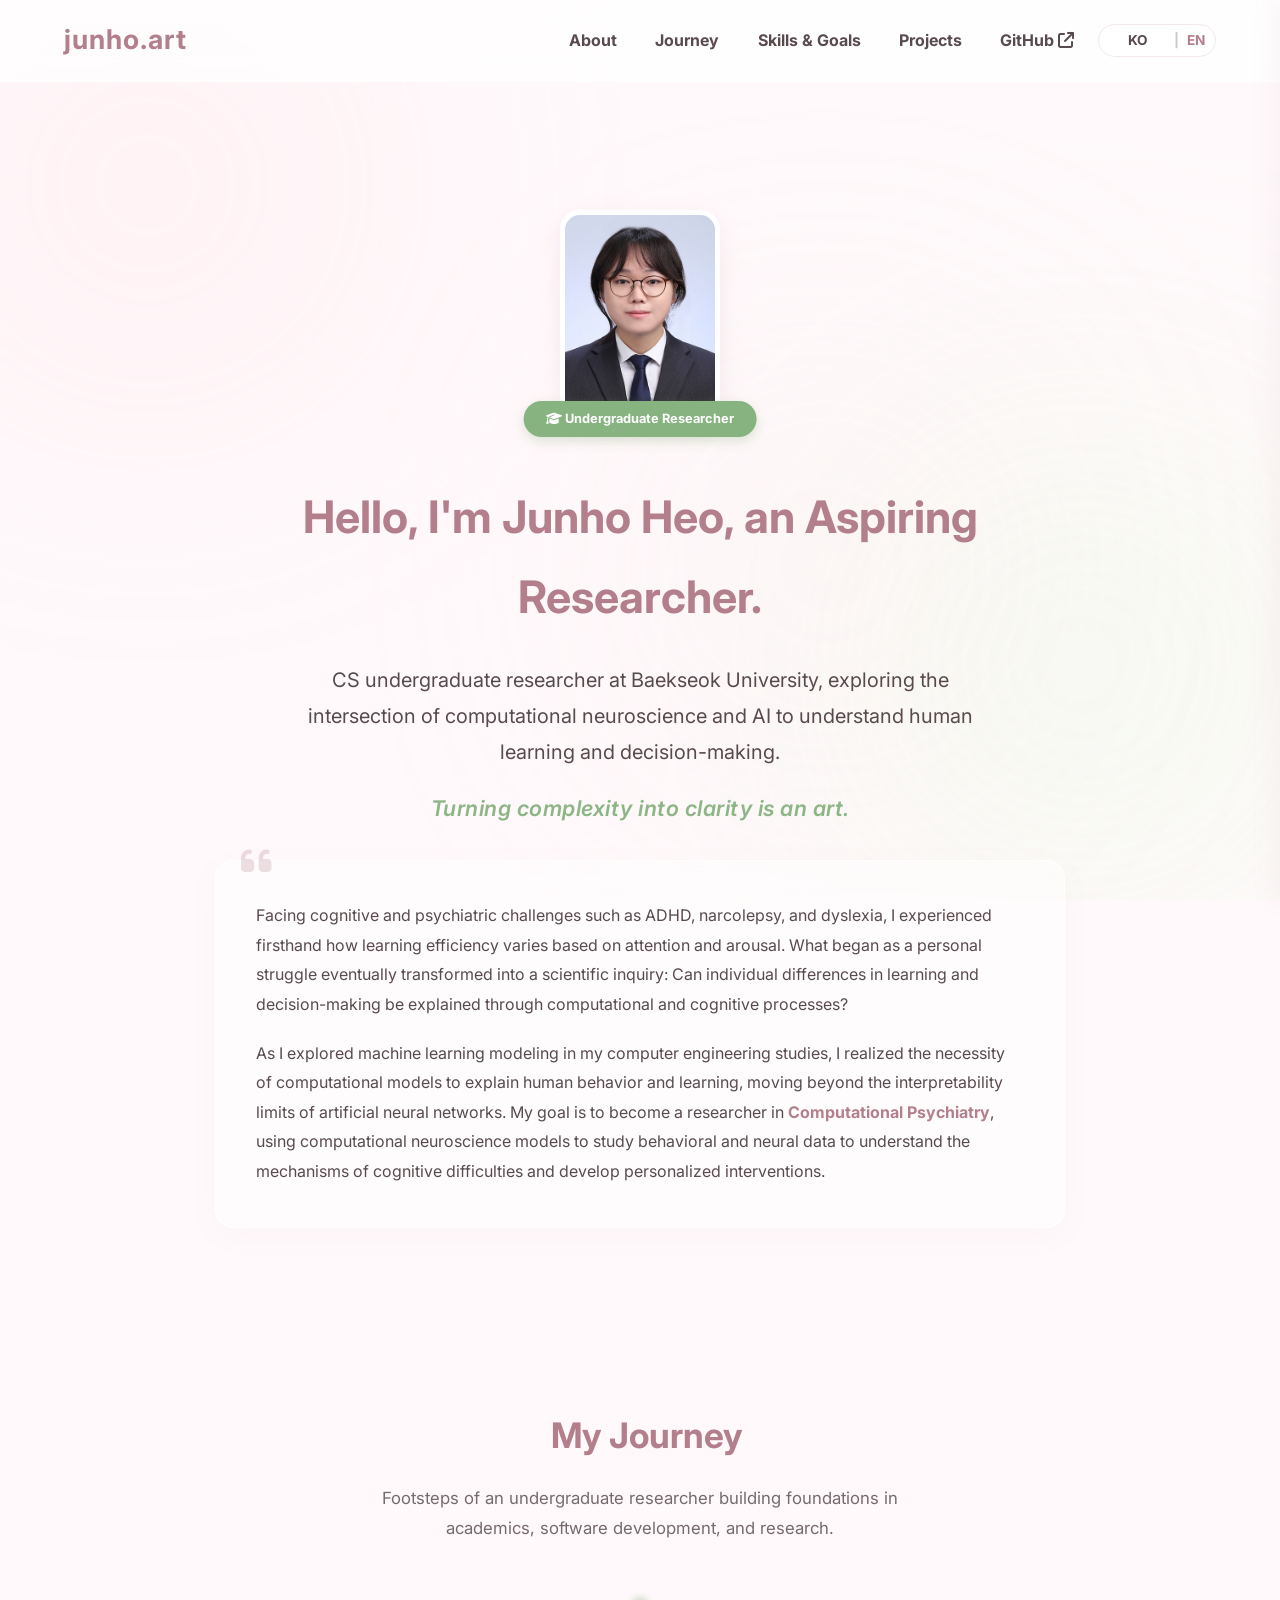
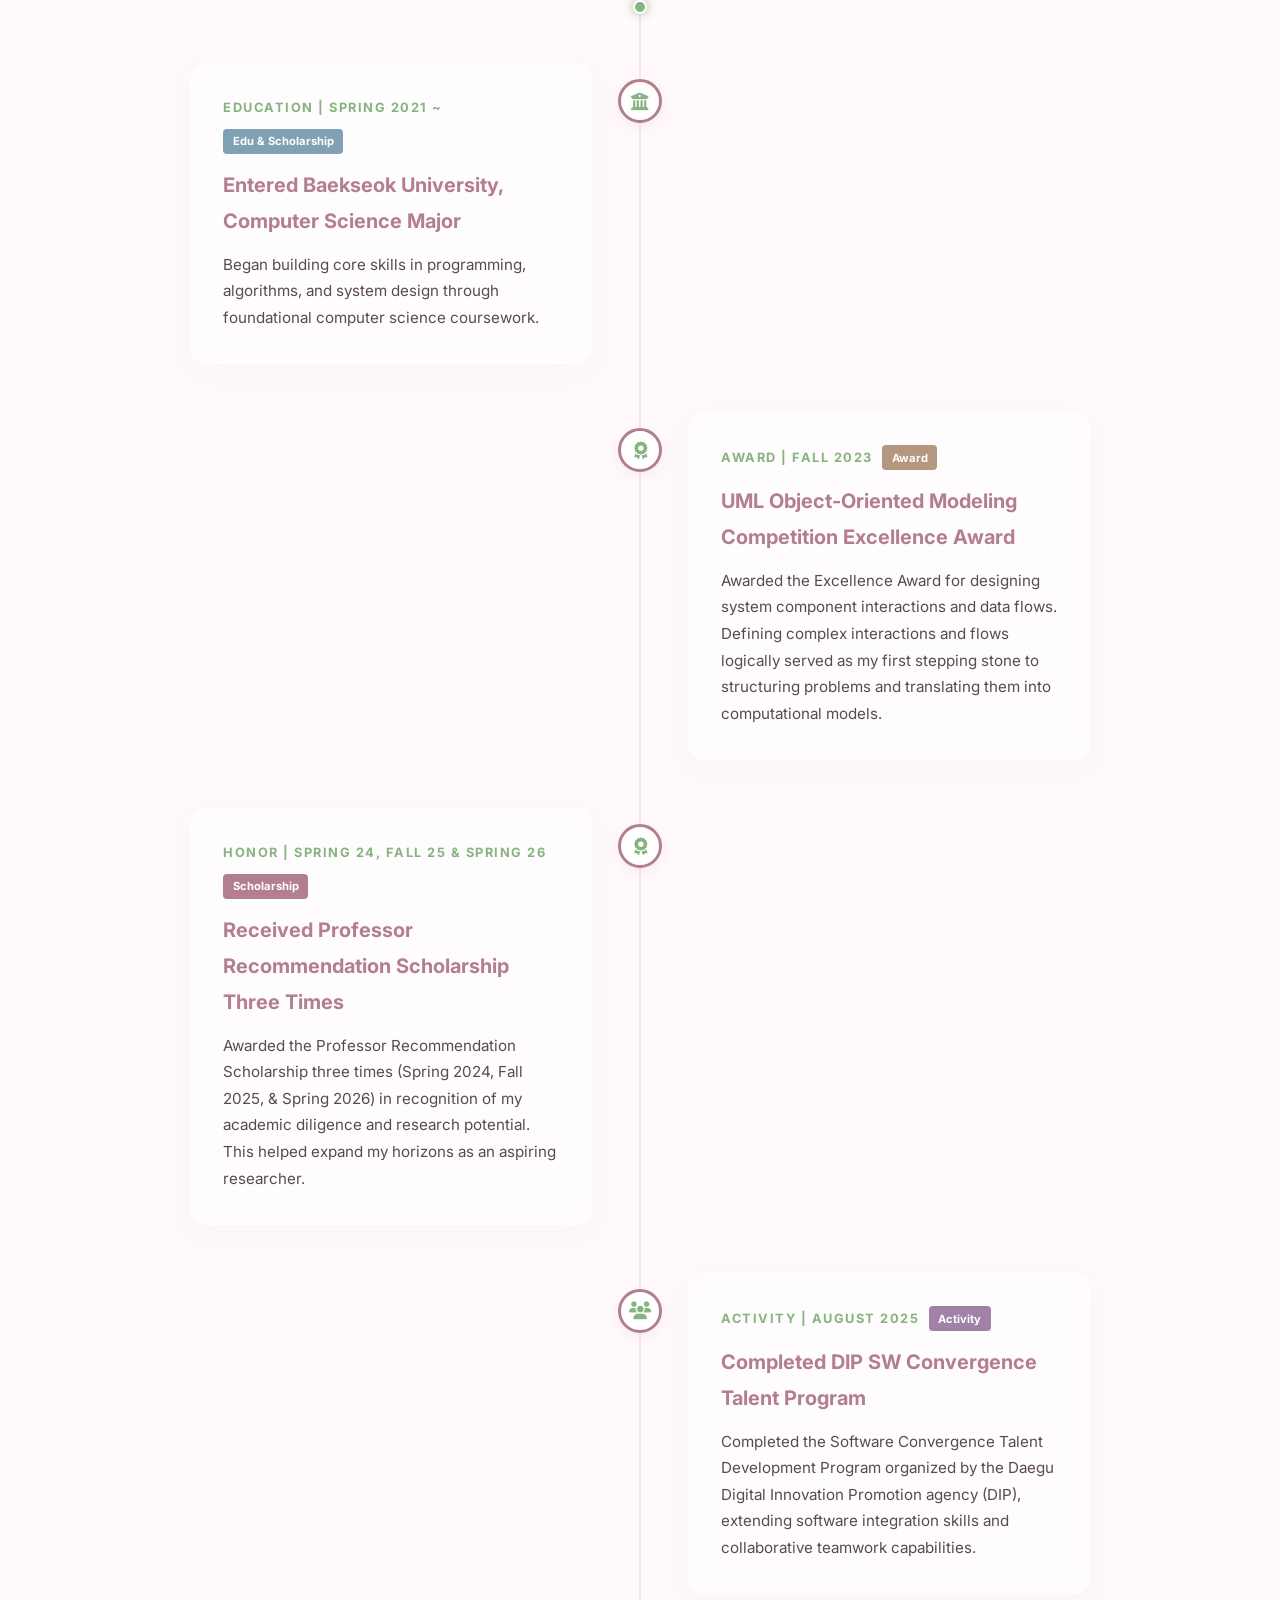
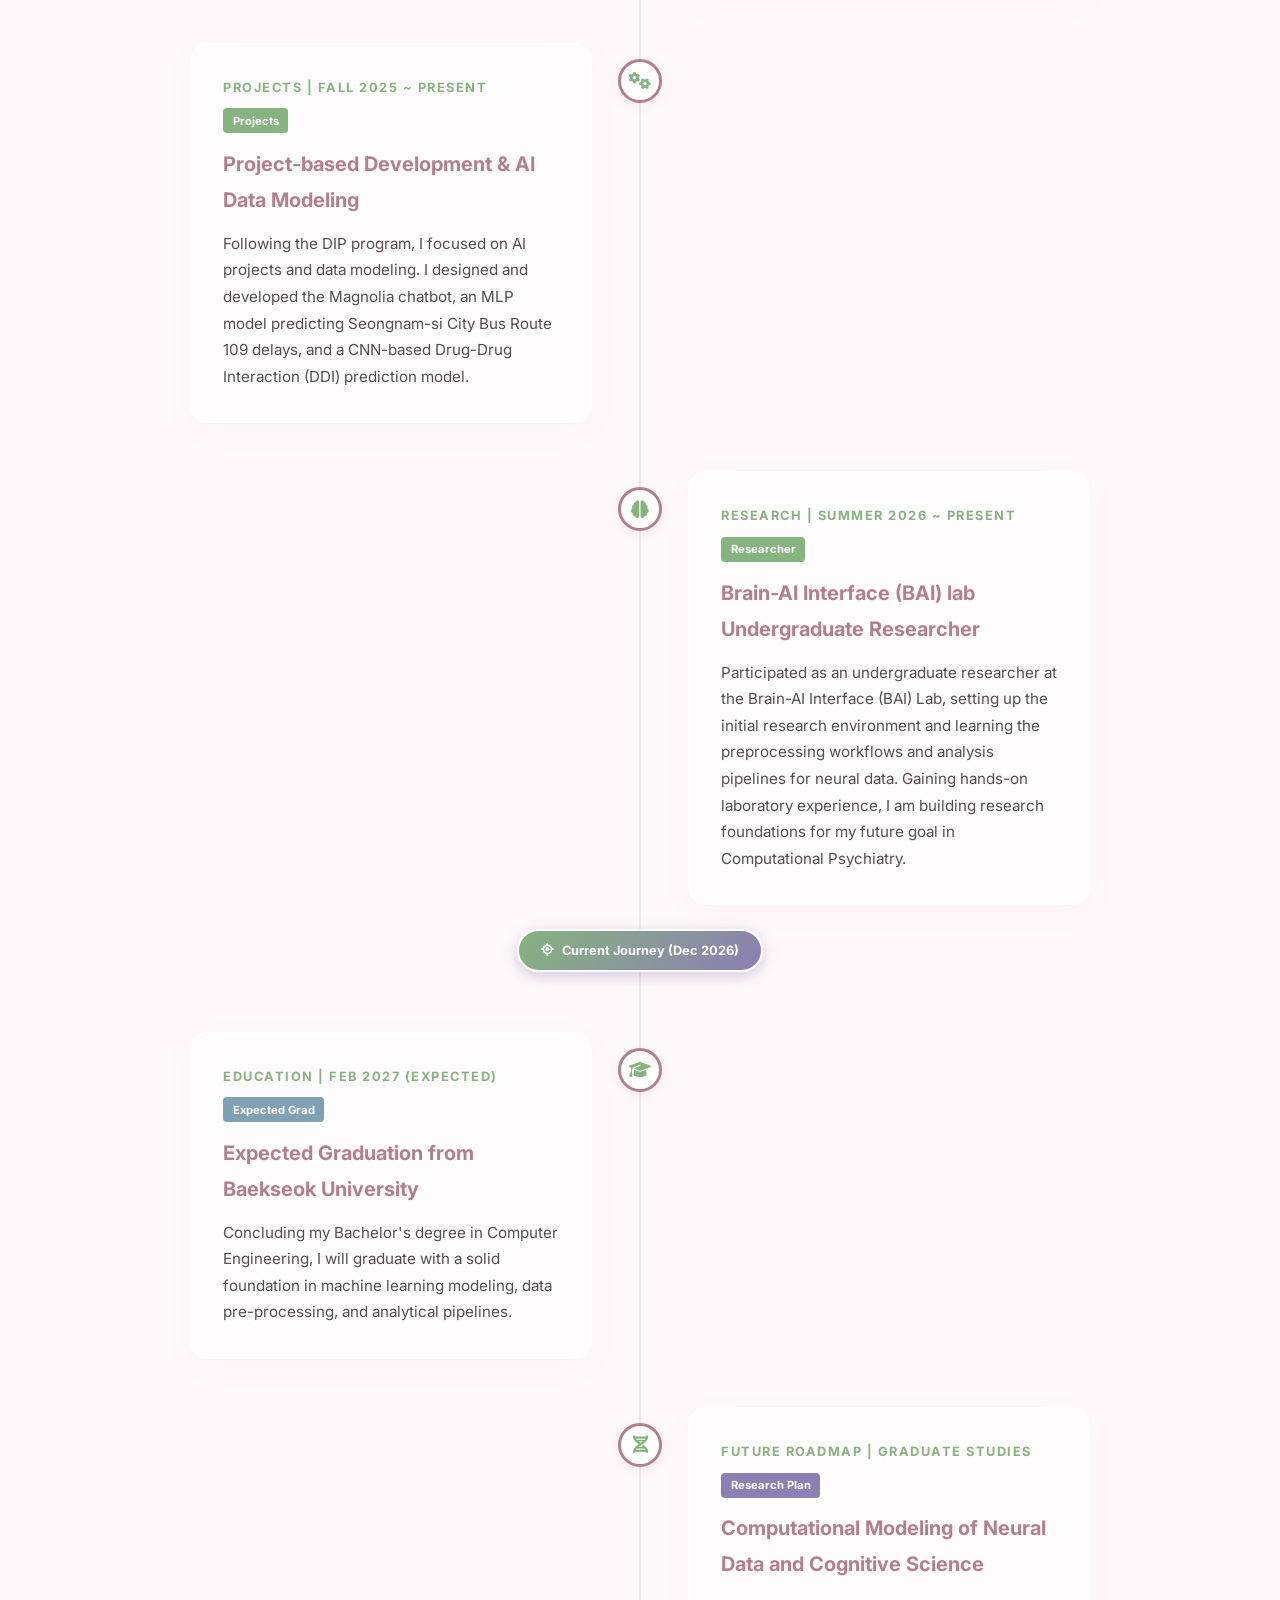
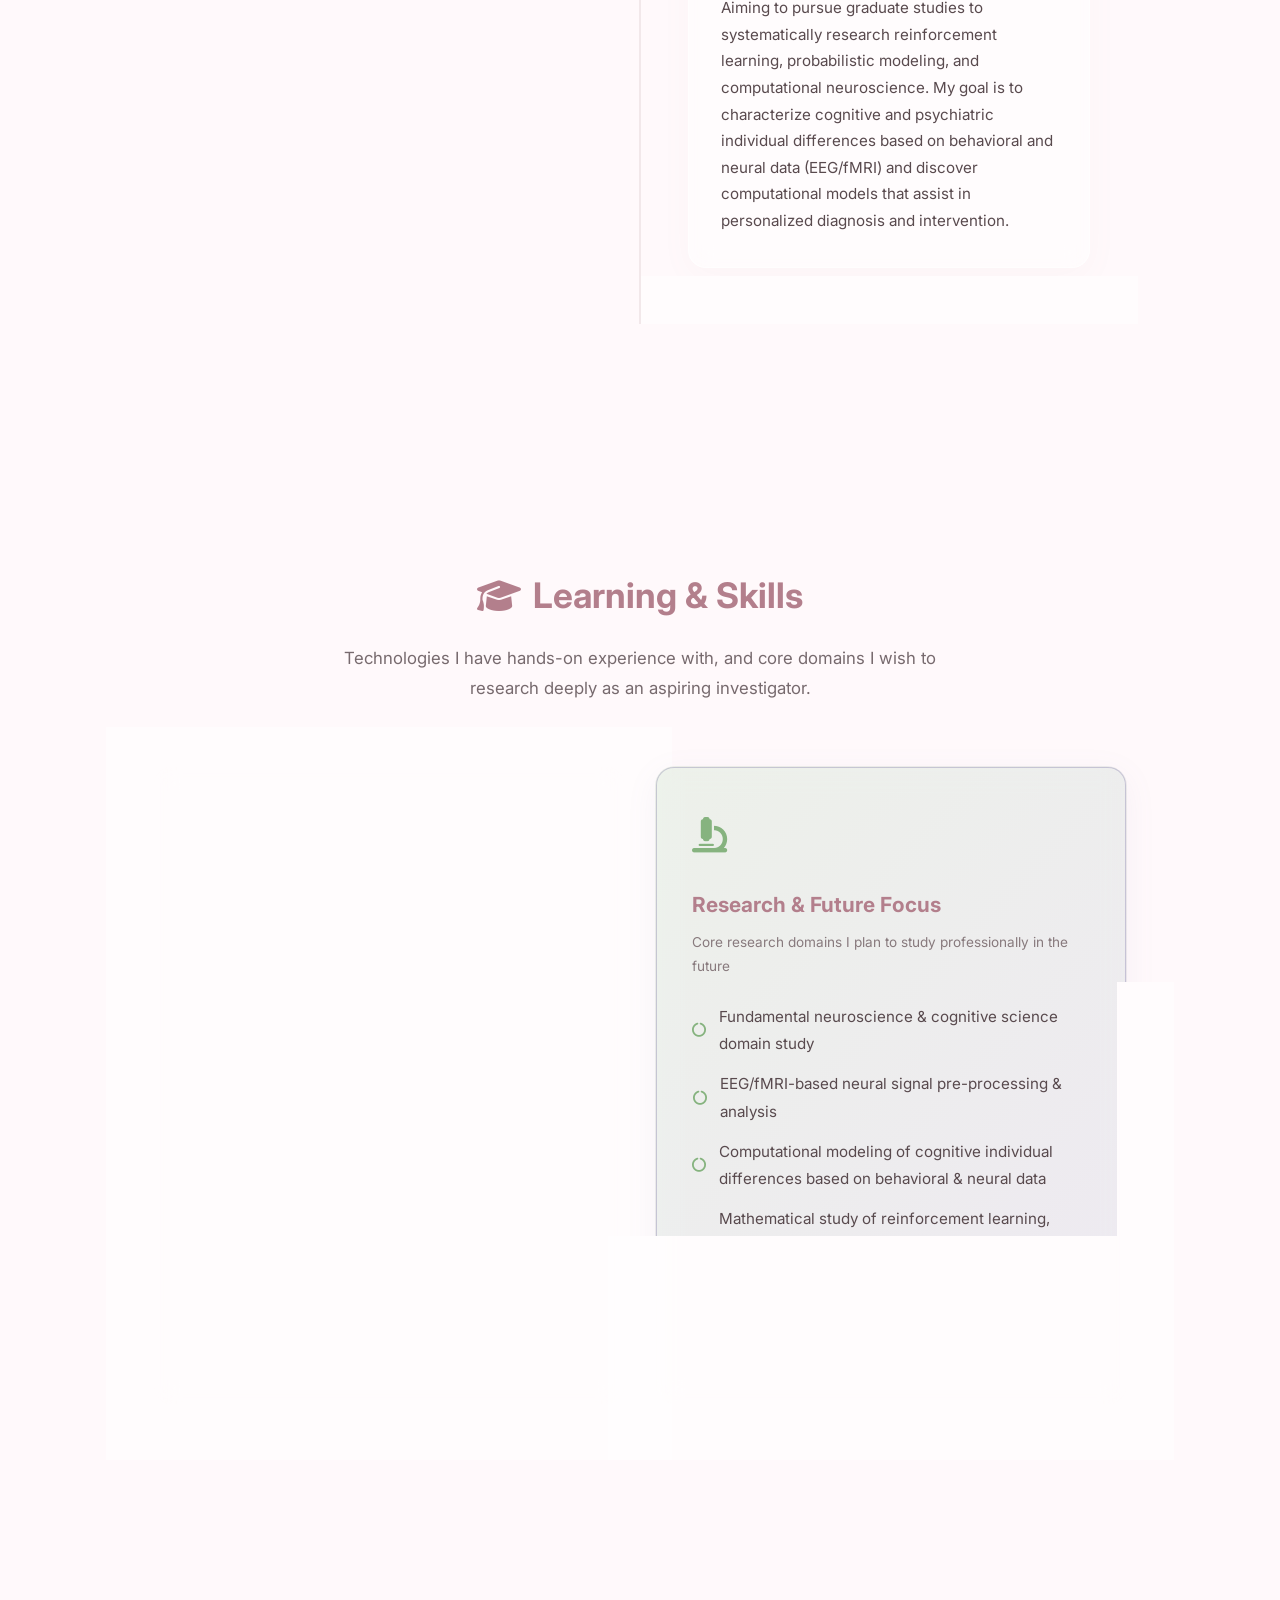
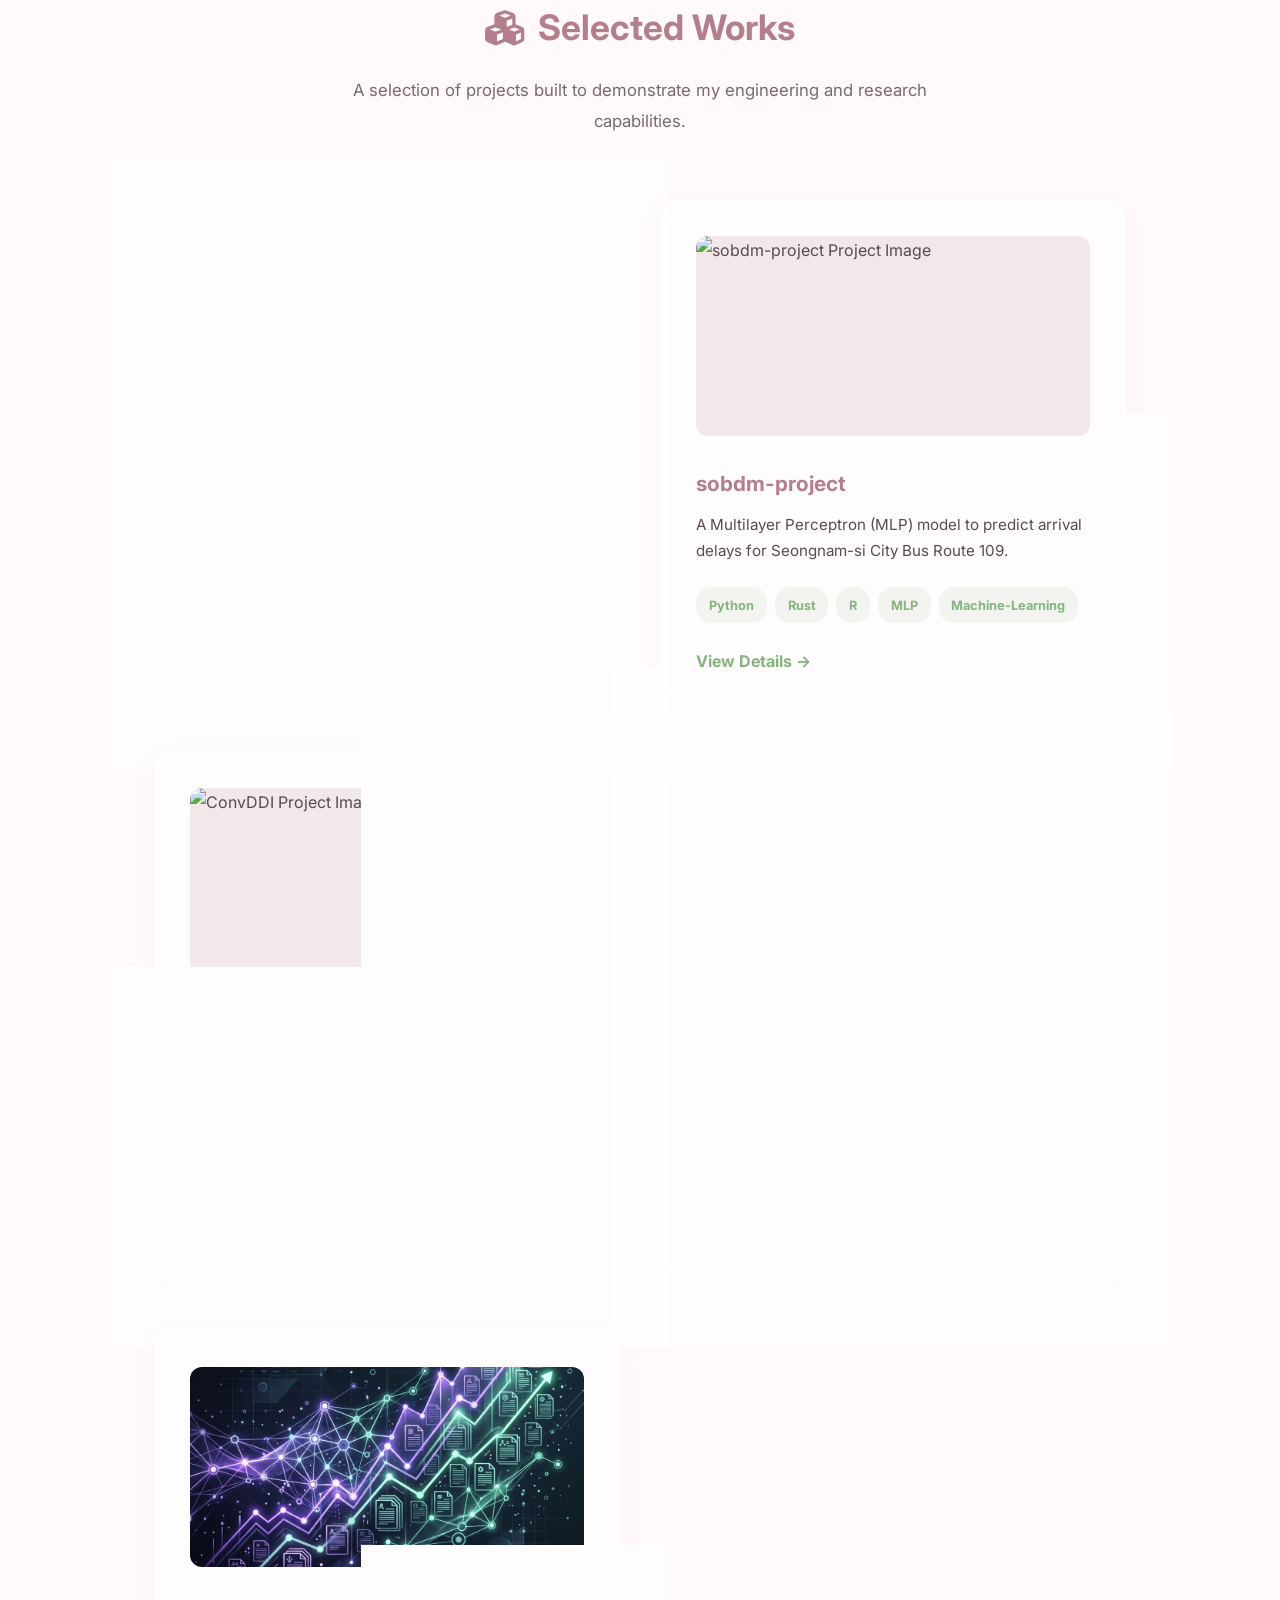
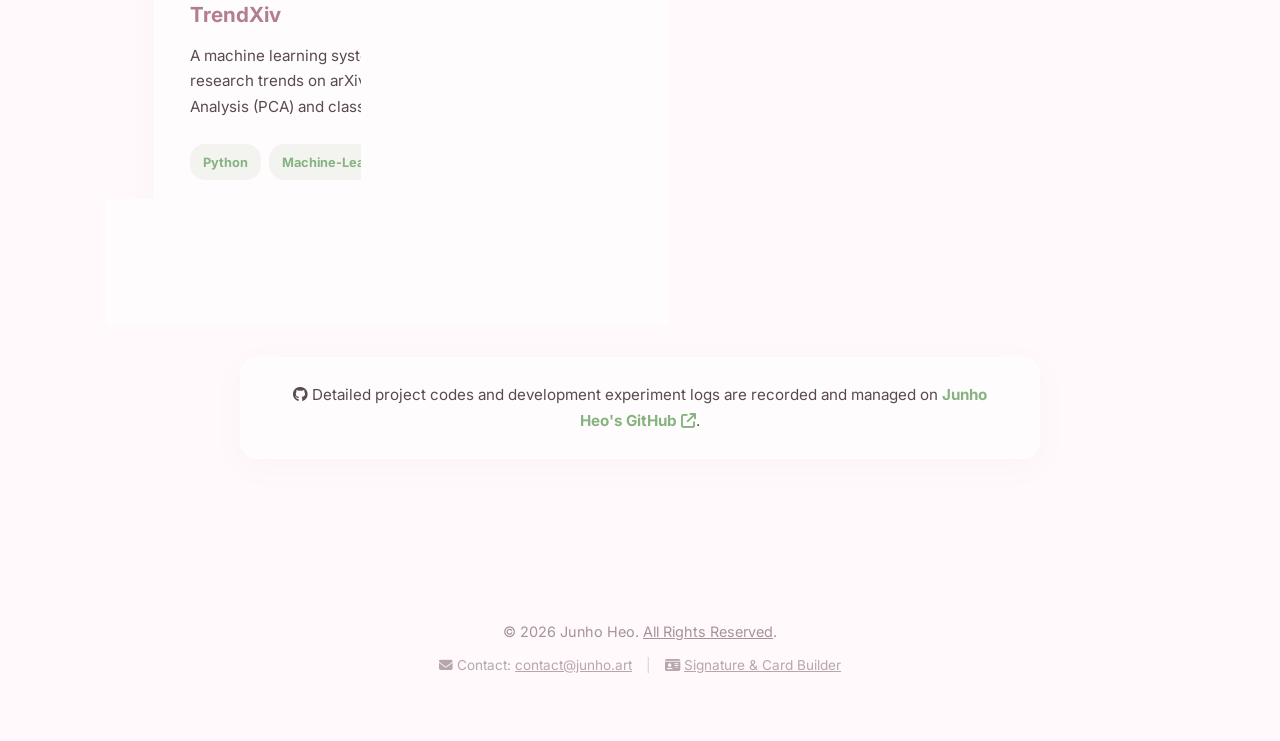
==== commit 1d875607: "refactor: portfolio content review improvements - Shorten hero-lead text (fix 'da.' dangling line la" ====
--- a/index_en.html
+++ b/index_en.html
@@ -133,7 +133,7 @@
                     <div class="profile-badge"><i class="fa-solid fa-graduation-cap"></i> Undergraduate Researcher</div>
                 </div>
                 <h1>Hello, I'm Junho Heo, an Aspiring Researcher.</h1>
-                <p class="hero-lead">I am an undergraduate researcher majoring in Computer Engineering at Baekseok University, aspiring to bridge machine learning and cognitive science to unlock the potential of <strong>Computational Psychiatry</strong>.<br>Driven by constant questioning throughout my learning and exploration journey, I document my path of growth.</p>
+                <p class="hero-lead">CS undergraduate researcher at Baekseok University, exploring the intersection of computational neuroscience and AI to understand human learning and decision-making.</p>
                 <p class="hero-motto">Turning complexity into clarity is an art.</p>
 
                 <div class="hero-quote glass-card">
@@ -162,7 +162,7 @@
                             <span class="timeline-tag edu-tag">Edu & Scholarship</span>
                         </div>
                         <h3>Entered Baekseok University, Computer Science Major</h3>
-                        <p>Began building foundational knowledge in computer science and engineering. Dedicated to my academic path, I maintained solid academic performance and received the National Scholarship (Type II).</p>
+                        <p>Began building core skills in programming, algorithms, and system design through foundational computer science coursework.</p>
                     </div>
                 </div>
 
@@ -227,7 +227,7 @@
                             <span class="timeline-tag proj-tag">Researcher</span>
                         </div>
                         <h3>Brain-AI Interface (BAI) lab Undergraduate Researcher</h3>
-                        <p>Participated as an undergraduate researcher at the Brain-AI Interface (BAI) Lab, exploring neural data pre-processing pipelines and initial research infrastructure setup. Gaining hands-on laboratory experience, I am building research foundations for my future goal in Computational Psychiatry.</p>
+                        <p>Participated as an undergraduate researcher at the Brain-AI Interface (BAI) Lab, setting up the initial research environment and learning the preprocessing workflows and analysis pipelines for neural data. Gaining hands-on laboratory experience, I am building research foundations for my future goal in Computational Psychiatry.</p>
                     </div>
                 </div>
 
@@ -276,7 +276,7 @@
                 <div class="skills-card glass-card">
                     <div class="card-icon"><i class="fa-solid fa-screwdriver-wrench"></i></div>
                     <h3>Hands-on & Applied</h3>
-                    <p class="card-sub">Technologies learned and applied at the undergraduate level</p>
+                    <p class="card-sub">Technologies I have directly applied through projects</p>
                     <ul class="skills-list">
                         <li><i class="fa-solid fa-circle-check"></i> Data analysis & algorithm implementation using Python and C++</li>
                         <li><i class="fa-solid fa-circle-check"></i> Machine learning model implementation & experimental design (MLP, CNN)</li>
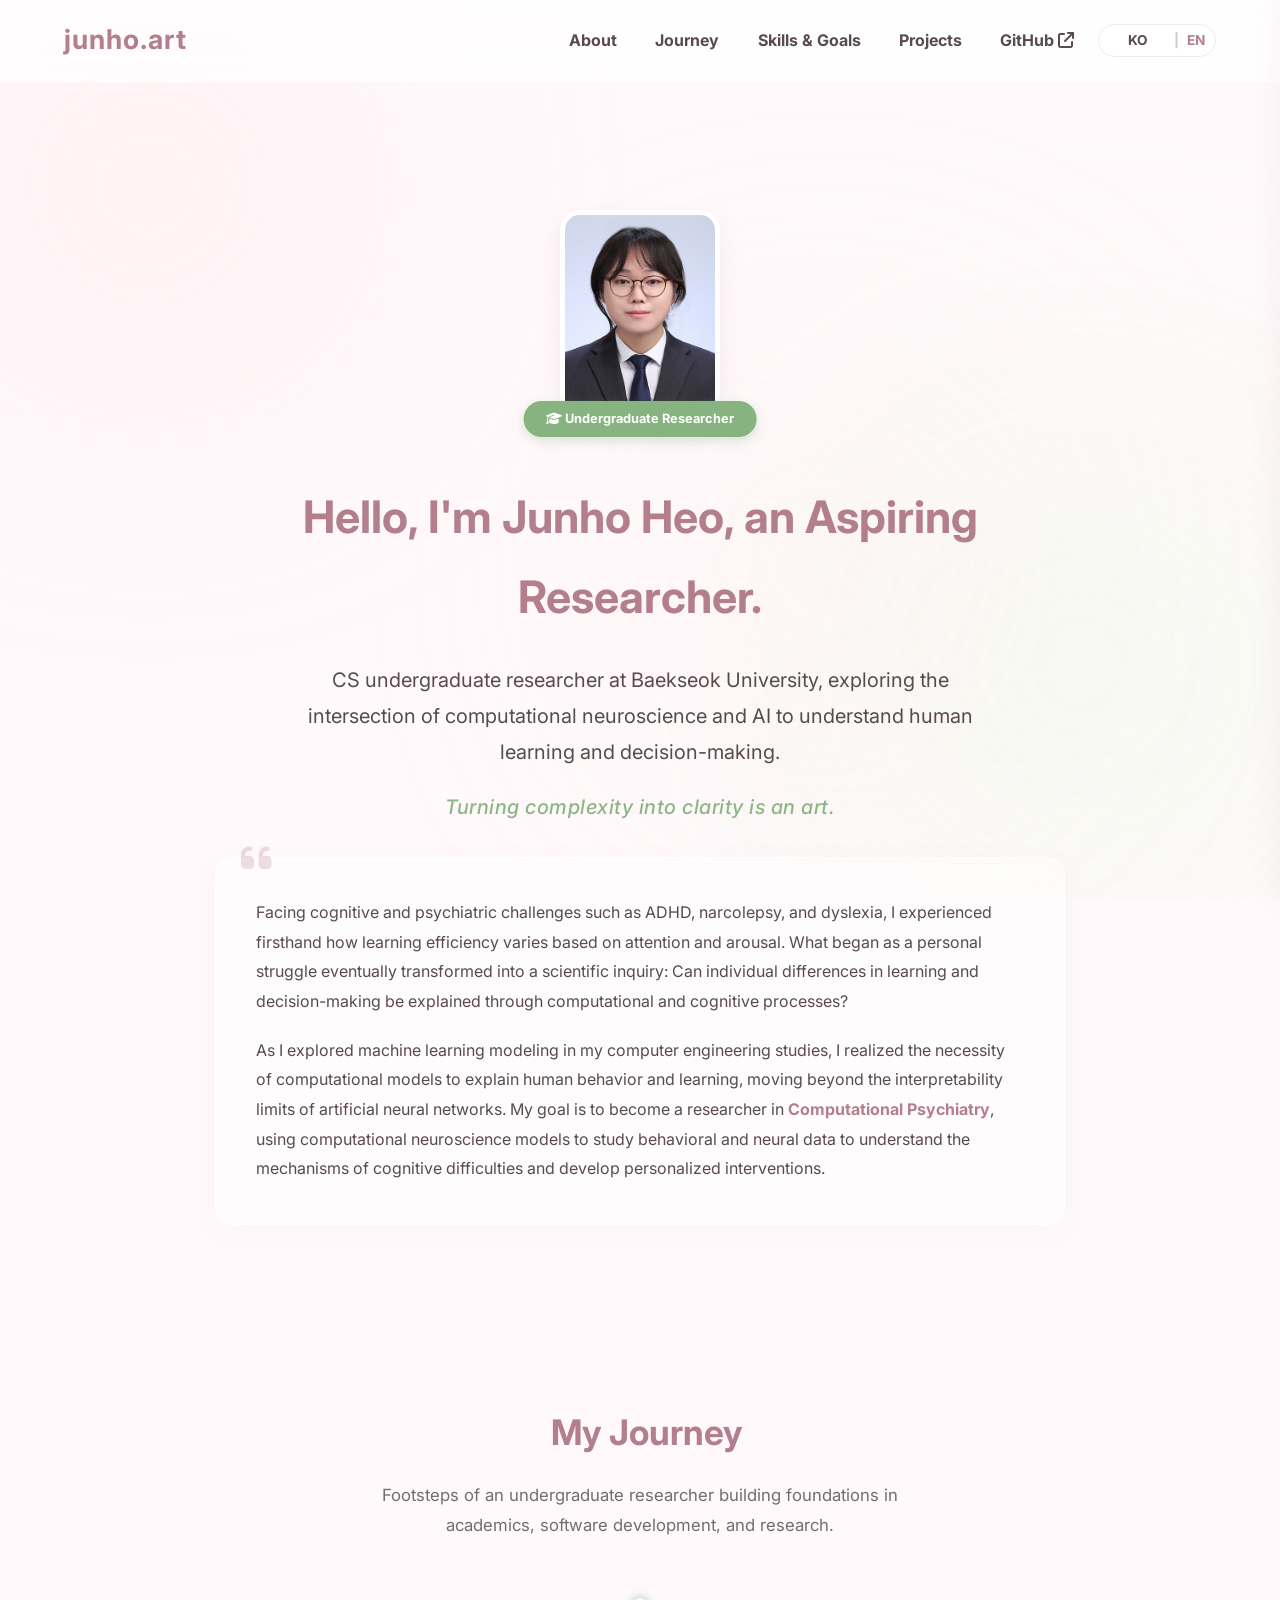
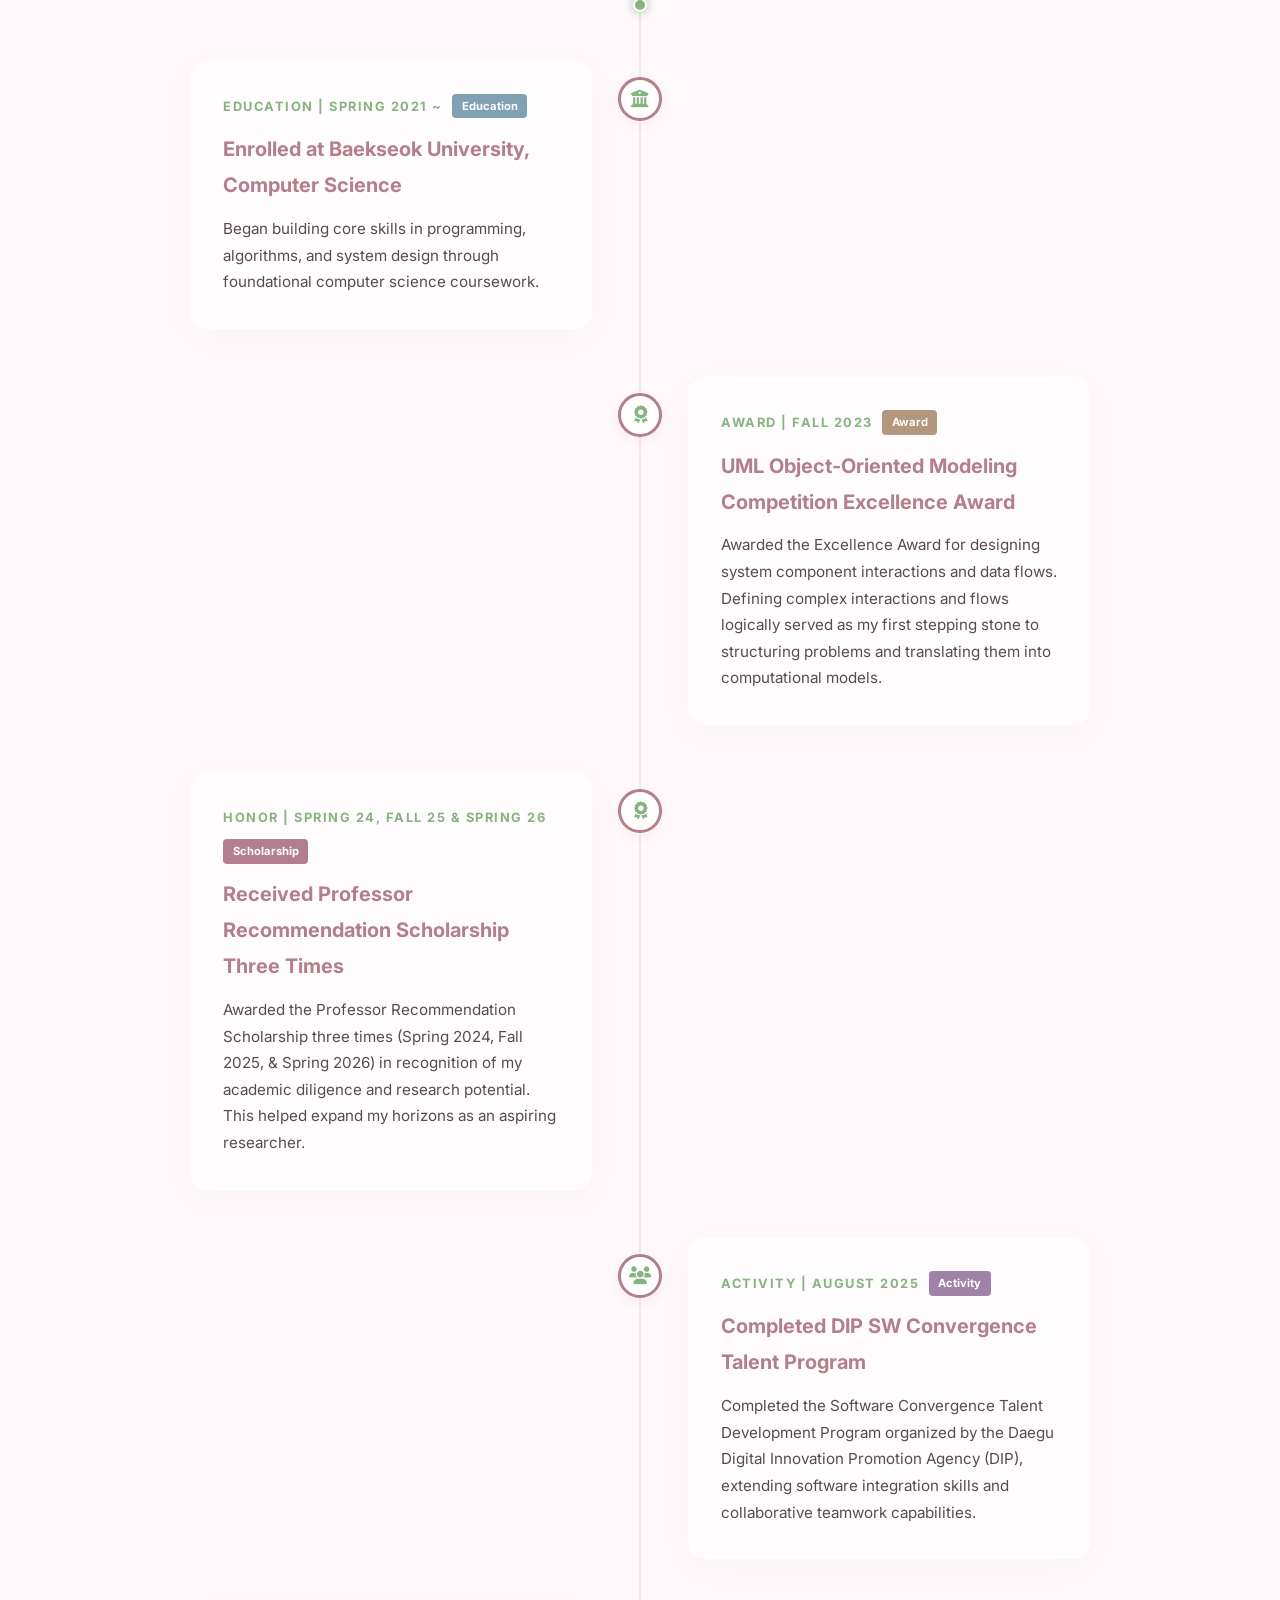
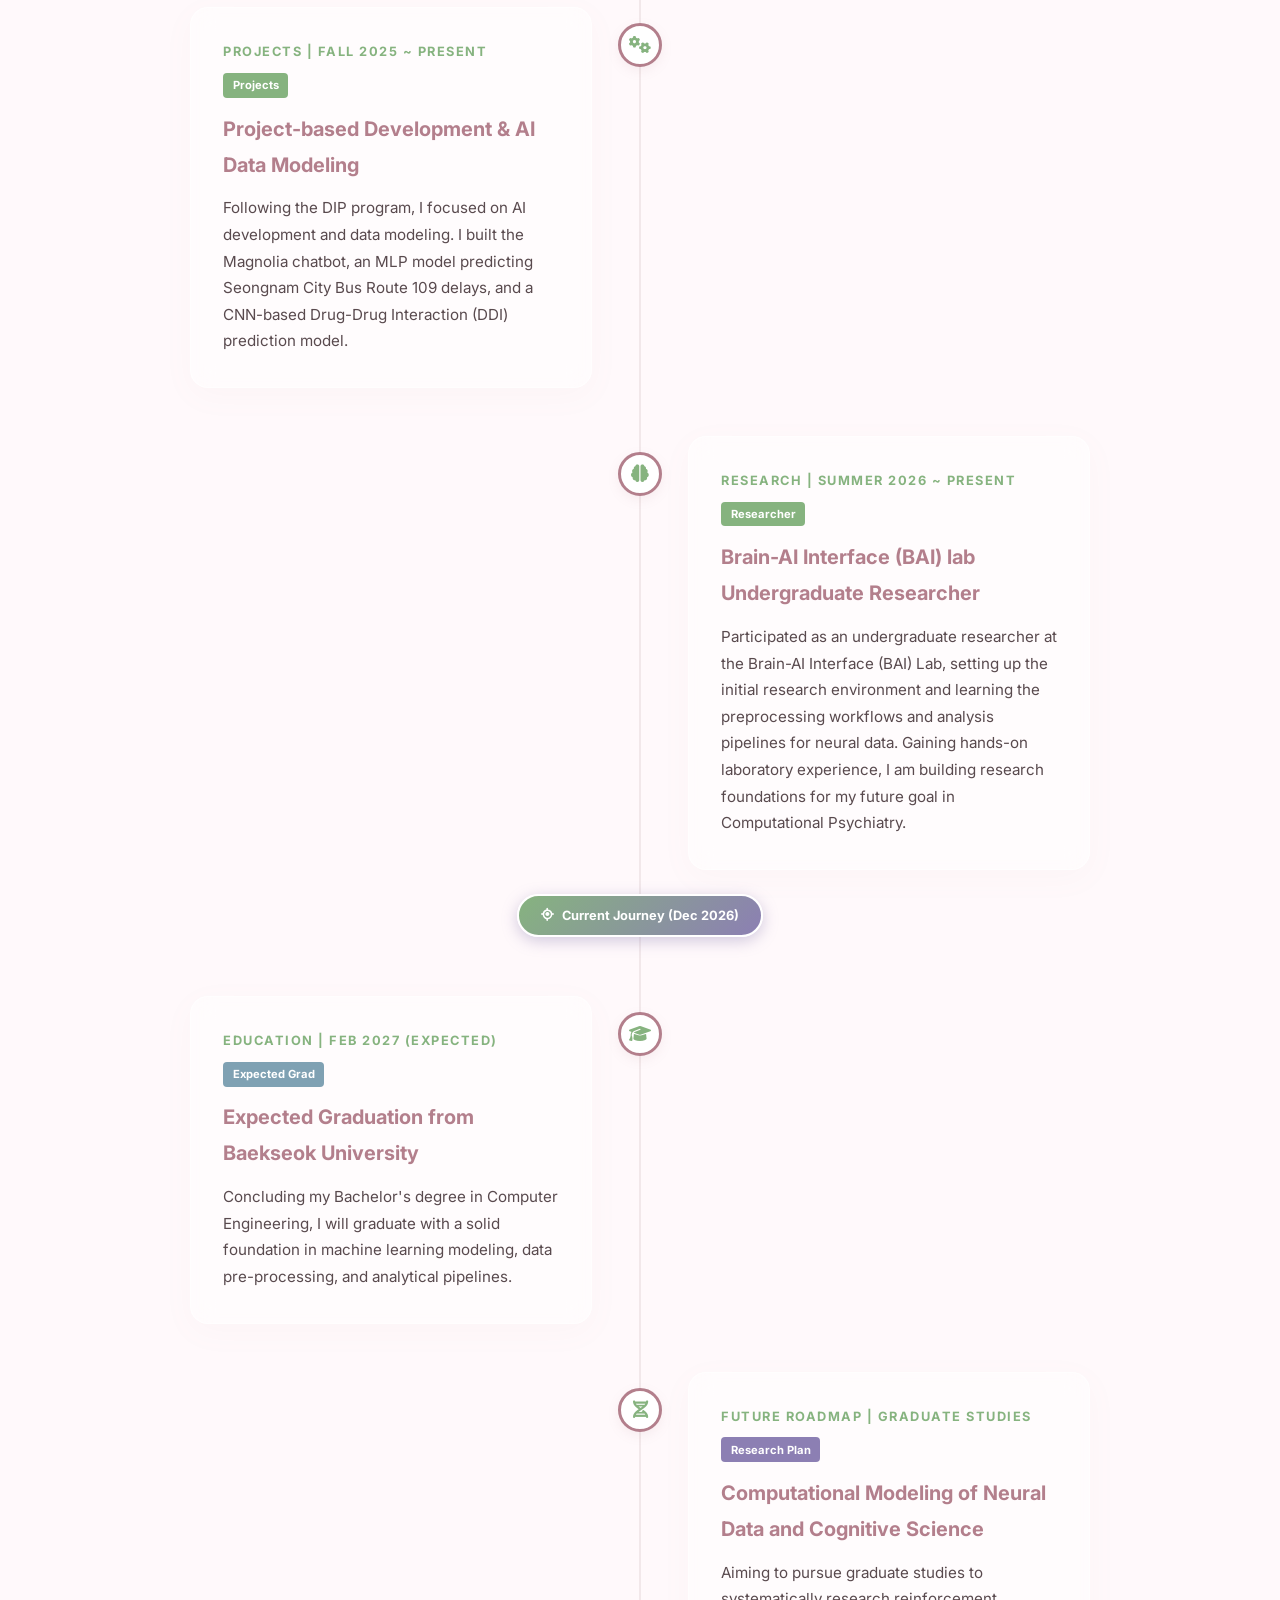
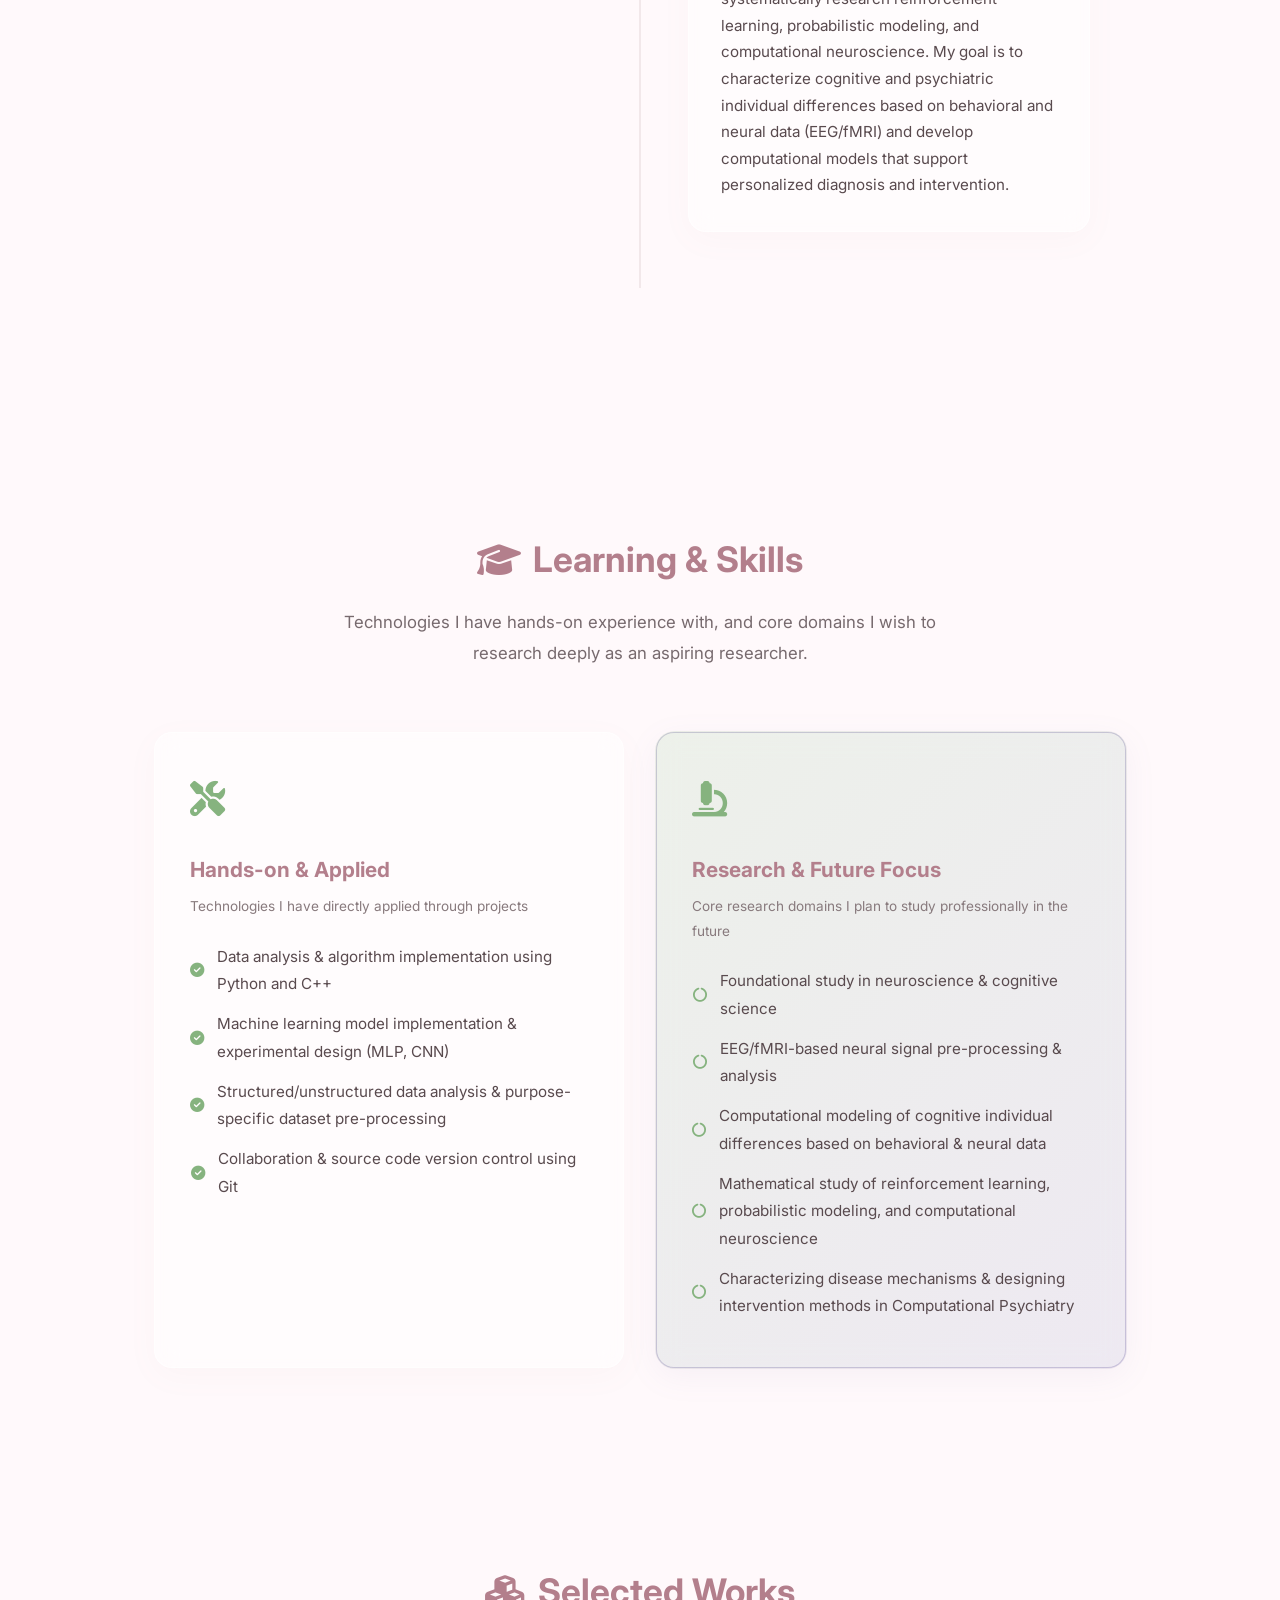
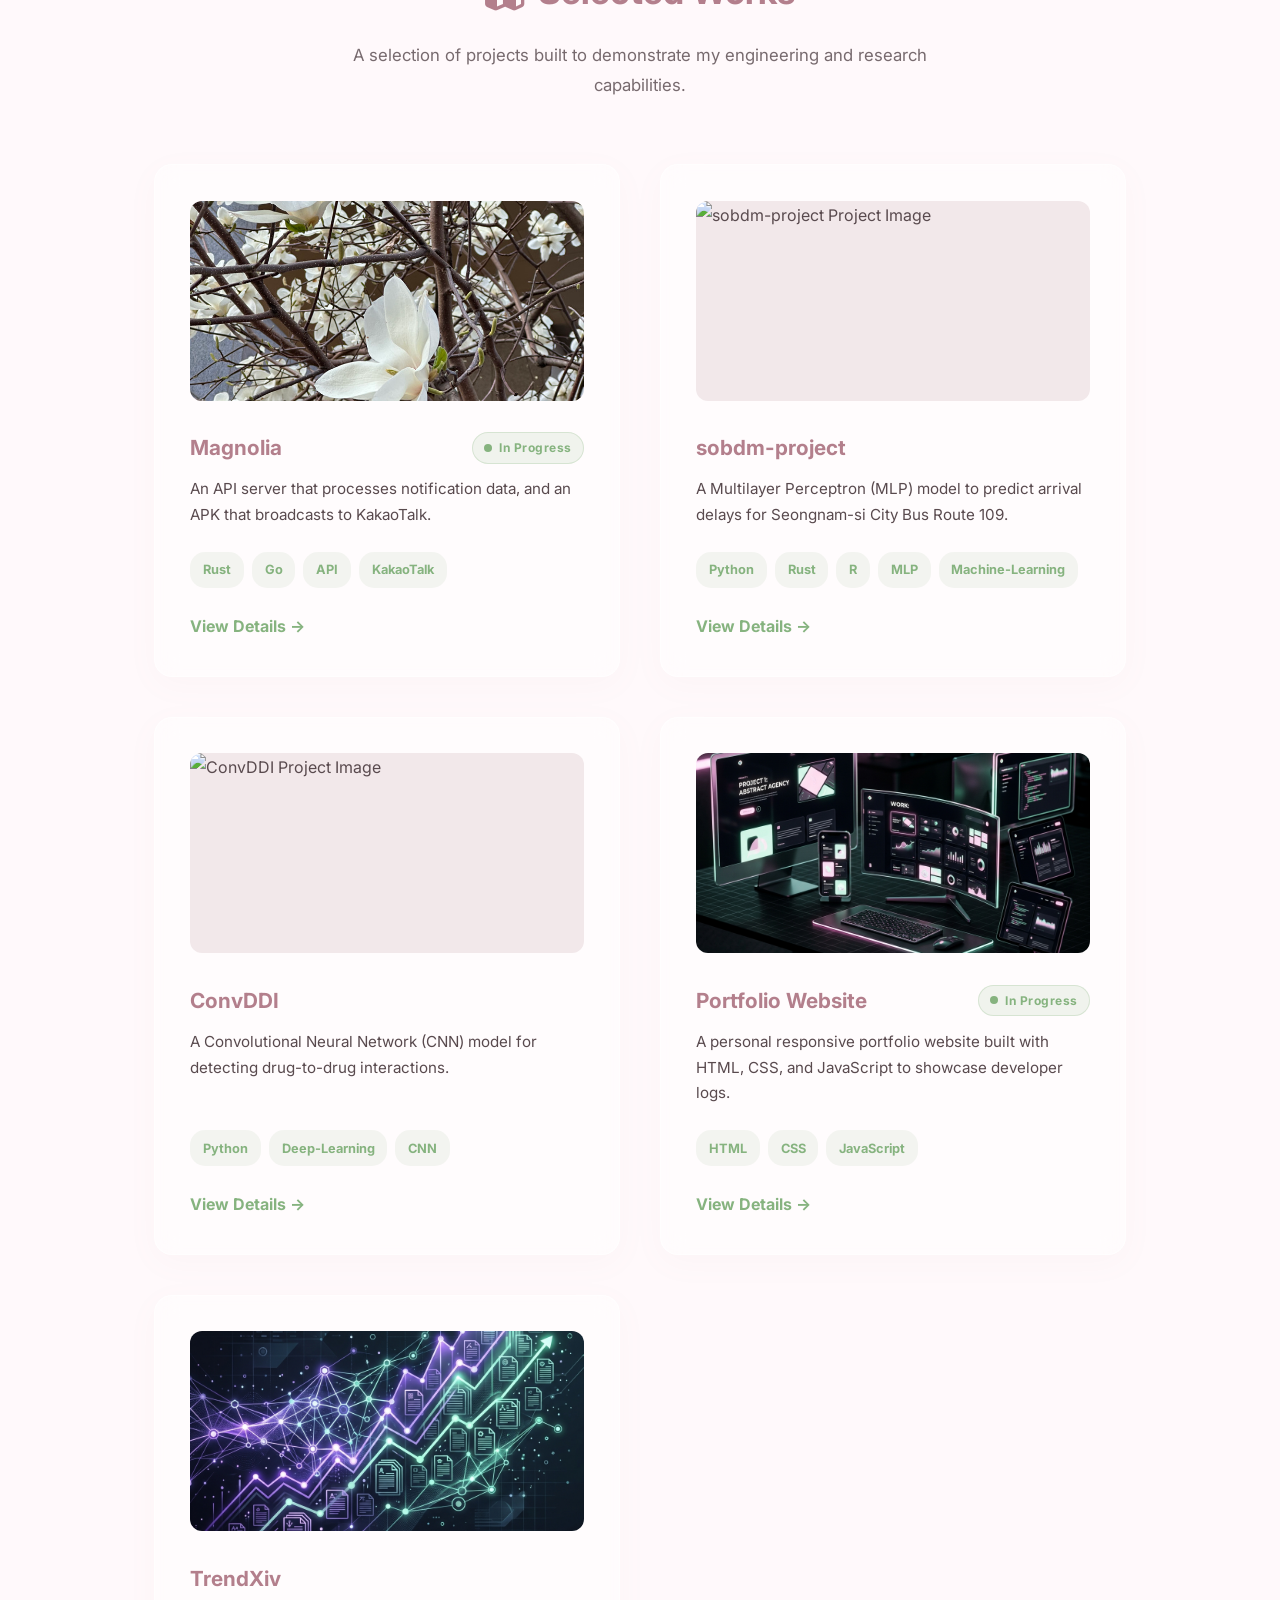
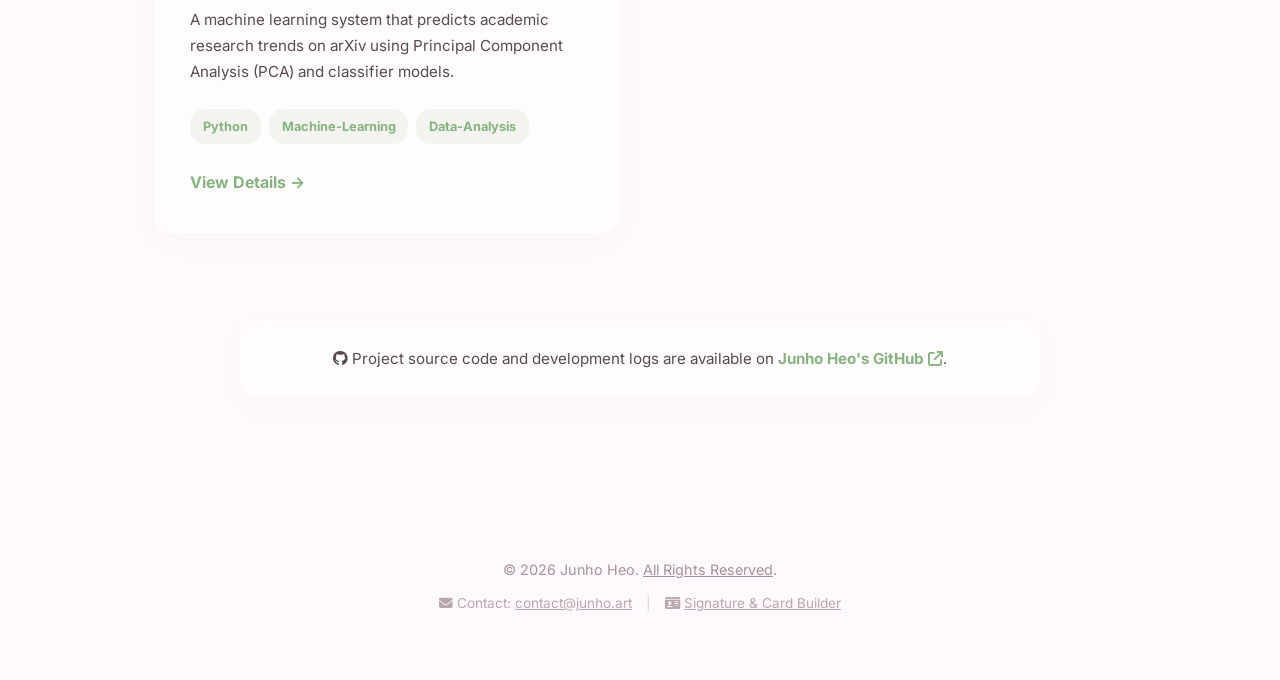
==== commit 507b0ae2: "Fix Add" ====
--- a/index_en.html
+++ b/index_en.html
@@ -134,7 +134,7 @@
                 </div>
                 <h1>Hello, I'm Junho Heo, an Aspiring Researcher.</h1>
                 <p class="hero-lead">CS undergraduate researcher at Baekseok University, exploring the intersection of computational neuroscience and AI to understand human learning and decision-making.</p>
-                <p class="hero-motto">Turning complexity into clarity is an art.</p>
+                <p class="hero-motto" style="font-size: 1.25rem; font-weight: 500;">Turning complexity into clarity is an art.</p>
 
                 <div class="hero-quote glass-card">
                     <i class="fa-solid fa-quote-left quote-icon"></i>
@@ -159,9 +159,9 @@
                     <div class="timeline-content glass-card">
                         <div class="timeline-header">
                             <span class="timeline-date">Education | Spring 2021 ~</span>
-                            <span class="timeline-tag edu-tag">Edu & Scholarship</span>
-                        </div>
-                        <h3>Entered Baekseok University, Computer Science Major</h3>
+                            <span class="timeline-tag edu-tag">Education</span>
+                        </div>
+                        <h3>Enrolled at Baekseok University, Computer Science</h3>
                         <p>Began building core skills in programming, algorithms, and system design through foundational computer science coursework.</p>
                     </div>
                 </div>
@@ -201,7 +201,7 @@
                             <span class="timeline-tag activity-tag">Activity</span>
                         </div>
                         <h3>Completed DIP SW Convergence Talent Program</h3>
-                        <p>Completed the Software Convergence Talent Development Program organized by the Daegu Digital Innovation Promotion agency (DIP), extending software integration skills and collaborative teamwork capabilities.</p>
+                        <p>Completed the Software Convergence Talent Development Program organized by the Daegu Digital Innovation Promotion Agency (DIP), extending software integration skills and collaborative teamwork capabilities.</p>
                     </div>
                 </div>
 
@@ -214,7 +214,7 @@
                             <span class="timeline-tag proj-tag">Projects</span>
                         </div>
                         <h3>Project-based Development & AI Data Modeling</h3>
-                        <p>Following the DIP program, I focused on AI projects and data modeling. I designed and developed the Magnolia chatbot, an MLP model predicting Seongnam-si City Bus Route 109 delays, and a CNN-based Drug-Drug Interaction (DDI) prediction model.</p>
+                        <p>Following the DIP program, I focused on AI development and data modeling. I built the Magnolia chatbot, an MLP model predicting Seongnam City Bus Route 109 delays, and a CNN-based Drug-Drug Interaction (DDI) prediction model.</p>
                     </div>
                 </div>
 
@@ -260,7 +260,7 @@
                             <span class="timeline-tag future-tag">Research Plan</span>
                         </div>
                         <h3>Computational Modeling of Neural Data and Cognitive Science</h3>
-                        <p>Aiming to pursue graduate studies to systematically research reinforcement learning, probabilistic modeling, and computational neuroscience. My goal is to characterize cognitive and psychiatric individual differences based on behavioral and neural data (EEG/fMRI) and discover computational models that assist in personalized diagnosis and intervention.</p>
+                        <p>Aiming to pursue graduate studies to systematically research reinforcement learning, probabilistic modeling, and computational neuroscience. My goal is to characterize cognitive and psychiatric individual differences based on behavioral and neural data (EEG/fMRI) and develop computational models that support personalized diagnosis and intervention.</p>
                     </div>
                 </div>
             </div>
@@ -269,7 +269,7 @@
         <!-- Learning & Skills Section -->
         <section id="skills" class="section reveal-on-scroll">
             <h2><i class="fa-solid fa-graduation-cap"></i> Learning & Skills</h2>
-            <p class="section-desc">Technologies I have hands-on experience with, and core domains I wish to research deeply as an aspiring investigator.</p>
+            <p class="section-desc">Technologies I have hands-on experience with, and core domains I wish to research deeply as an aspiring researcher.</p>
 
             <div class="skills-grid">
                 <!-- Skill Card 1: Learned & Applied -->
@@ -291,7 +291,7 @@
                     <h3>Research & Future Focus</h3>
                     <p class="card-sub">Core research domains I plan to study professionally in the future</p>
                     <ul class="skills-list">
-                        <li><i class="fa-solid fa-circle-notch fa-spin"></i> Fundamental neuroscience & cognitive science domain study</li>
+                        <li><i class="fa-solid fa-circle-notch fa-spin"></i> Foundational study in neuroscience & cognitive science</li>
                         <li><i class="fa-solid fa-circle-notch fa-spin"></i> EEG/fMRI-based neural signal pre-processing & analysis</li>
                         <li><i class="fa-solid fa-circle-notch fa-spin"></i> Computational modeling of cognitive individual differences based on behavioral & neural data</li>
                         <li><i class="fa-solid fa-circle-notch fa-spin"></i> Mathematical study of reinforcement learning, probabilistic modeling, and computational neuroscience</li>
@@ -312,7 +312,7 @@
 
             <!-- GitHub Banner -->
             <div class="github-footer-note glass-card reveal-on-scroll">
-                <p><i class="fa-brands fa-github"></i> Detailed project codes and development experiment logs are recorded and managed on <a href="https://github.com/4season"
+                <p><i class="fa-brands fa-github"></i> Project source code and development logs are available on <a href="https://github.com/4season"
                         target="_blank">Junho Heo's GitHub <i class="fa-solid fa-arrow-up-right-from-square"></i></a>.</p>
             </div>
         </section>
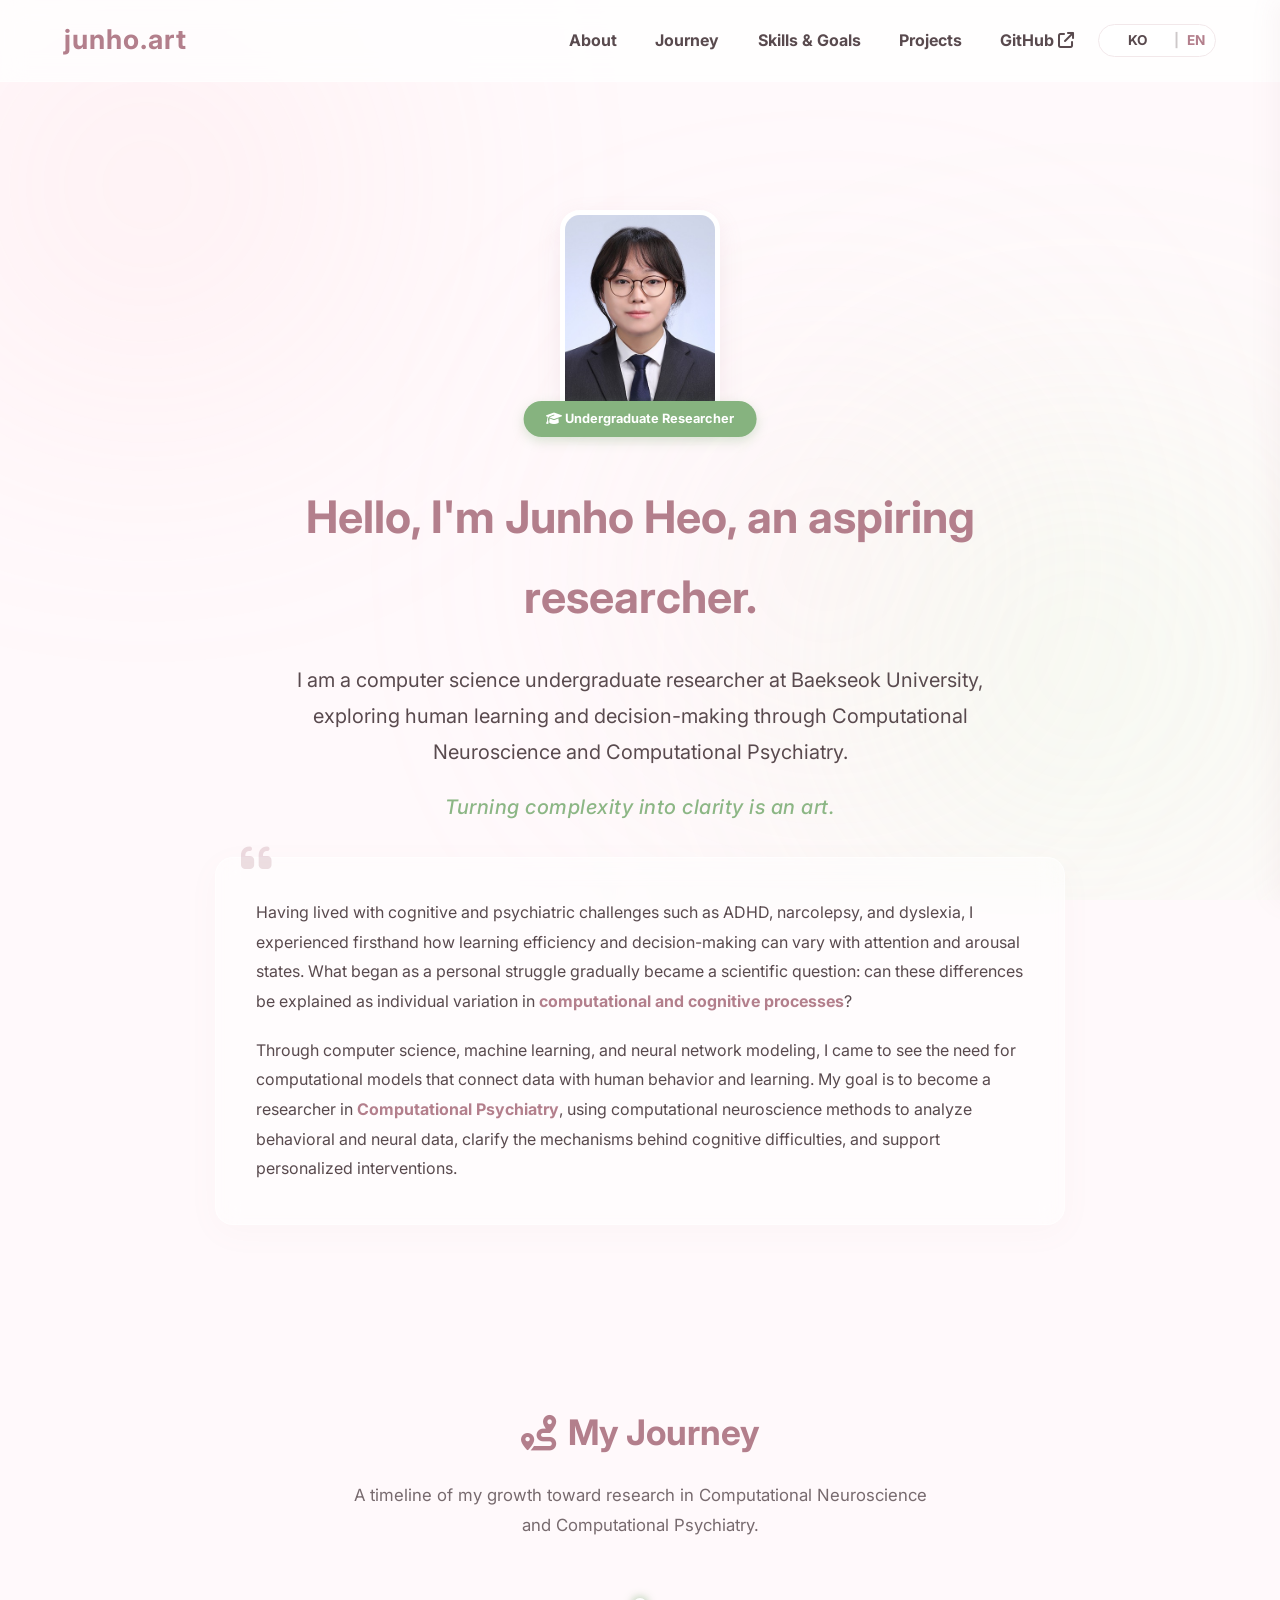
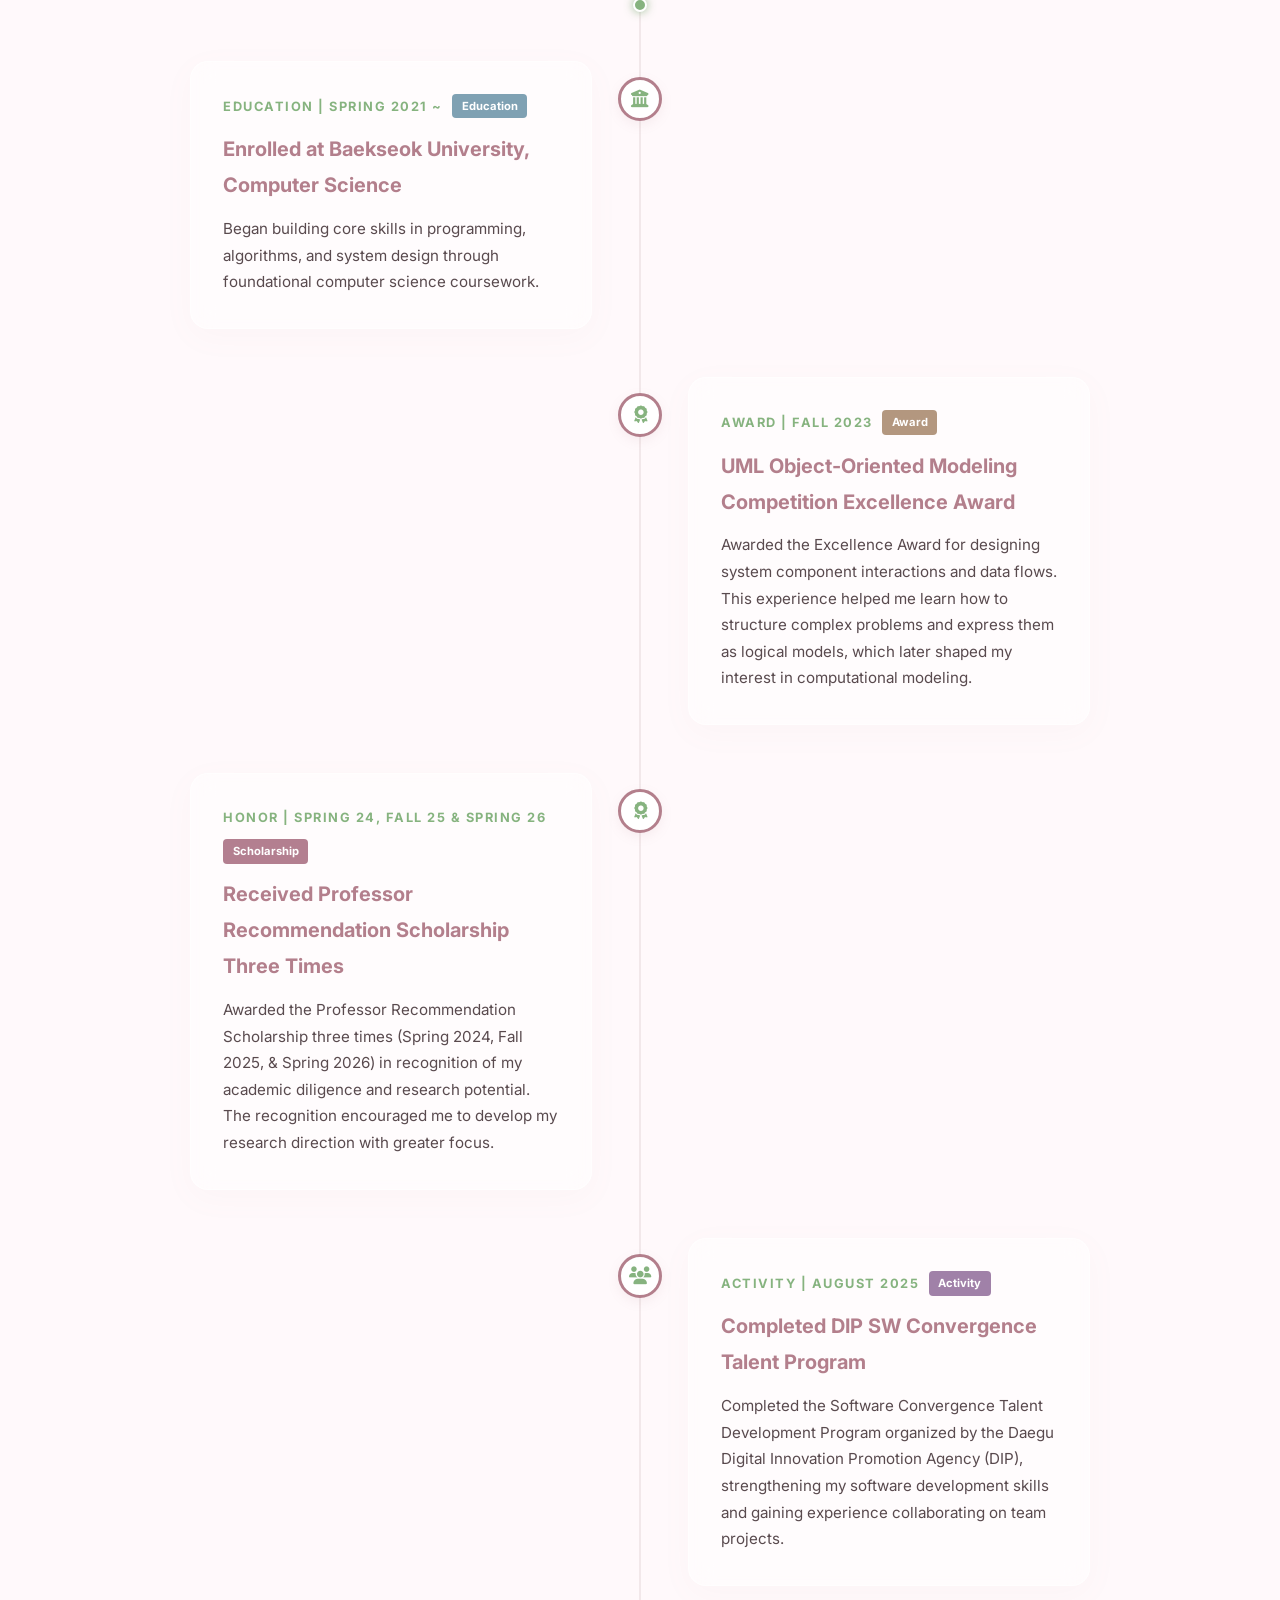
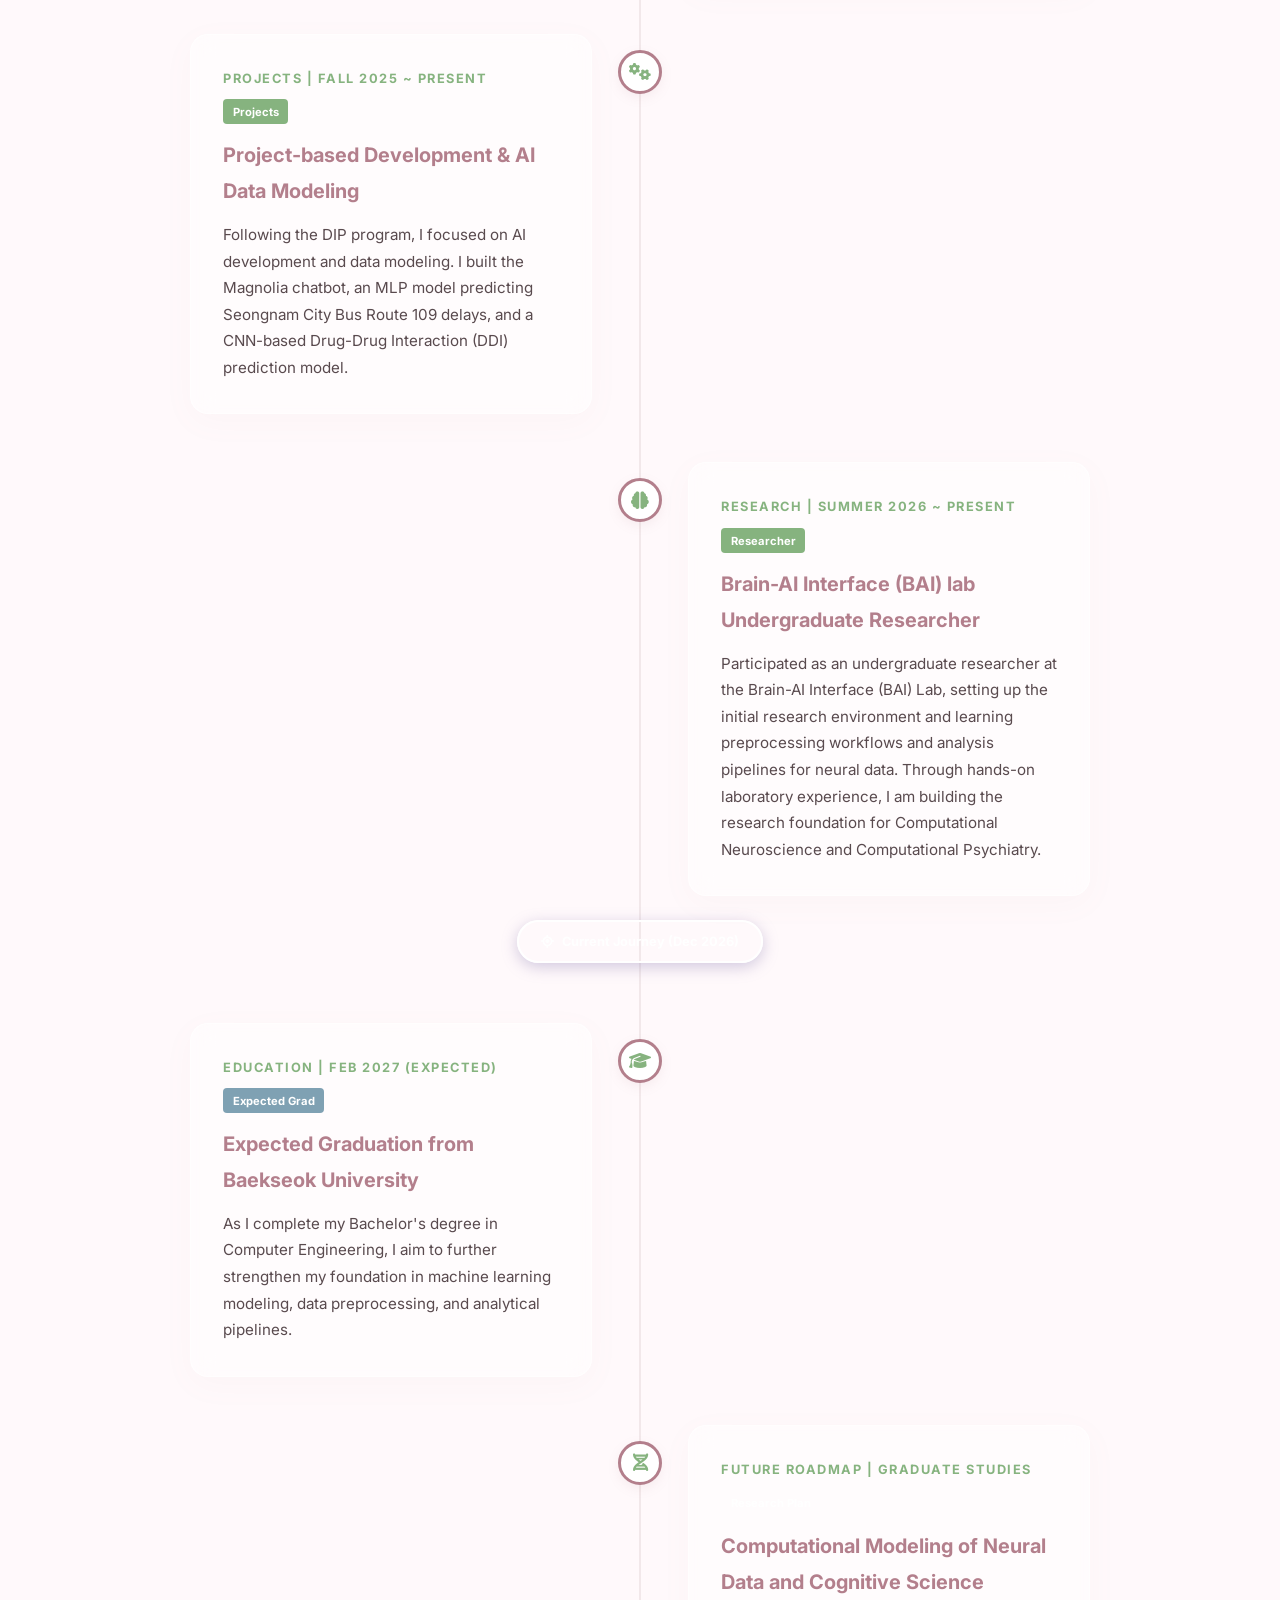
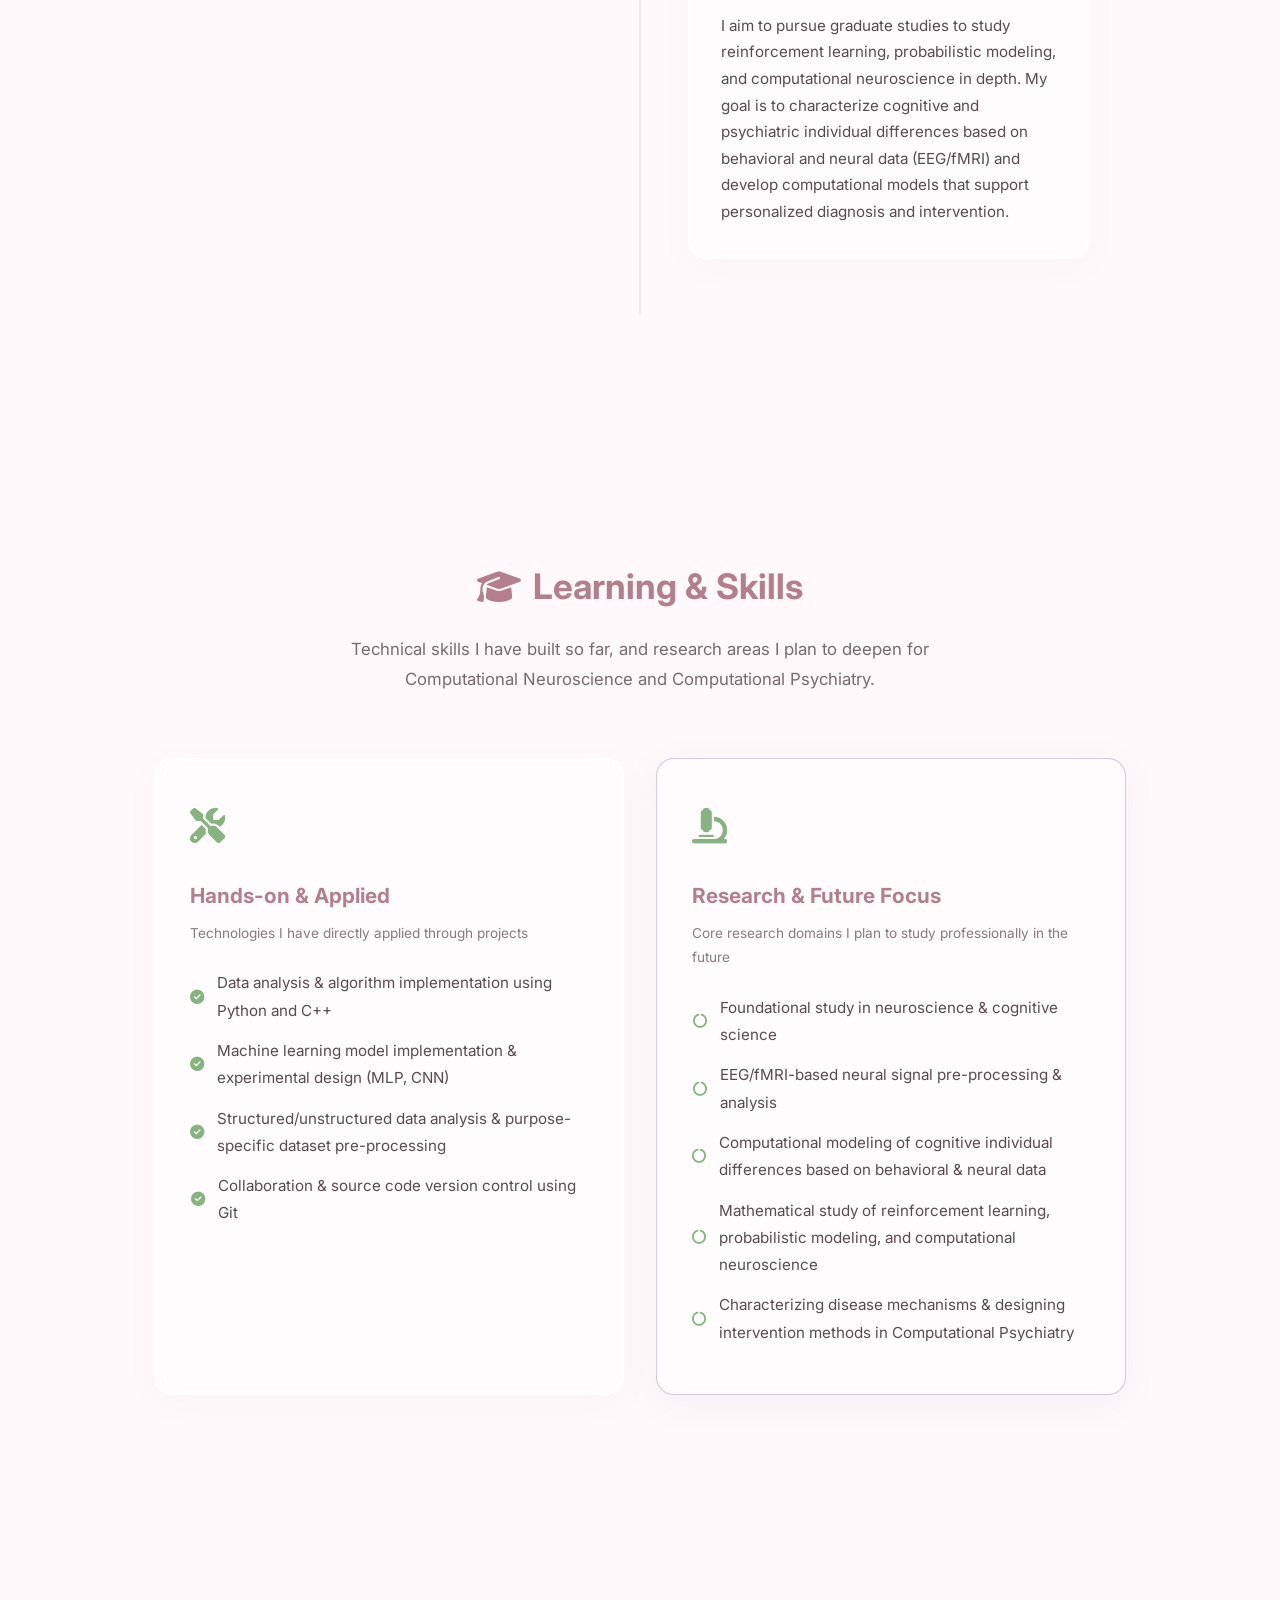
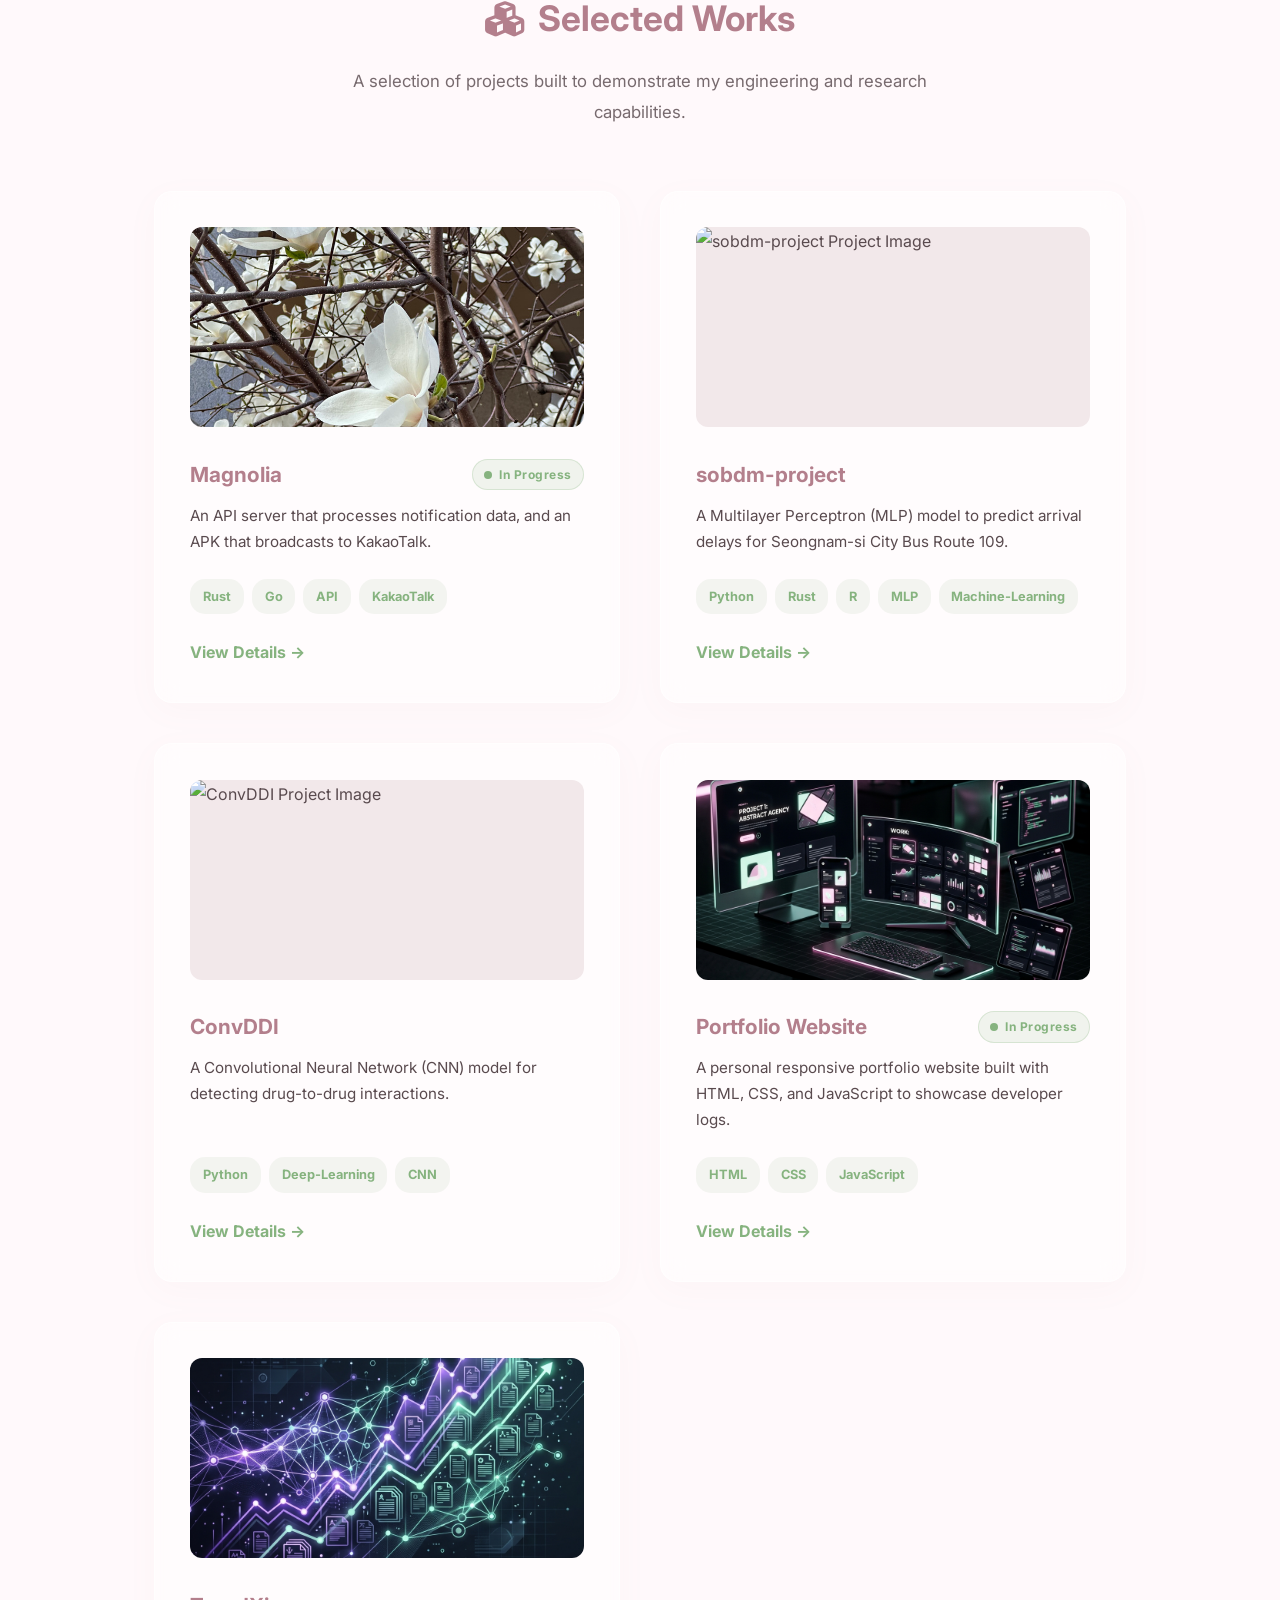
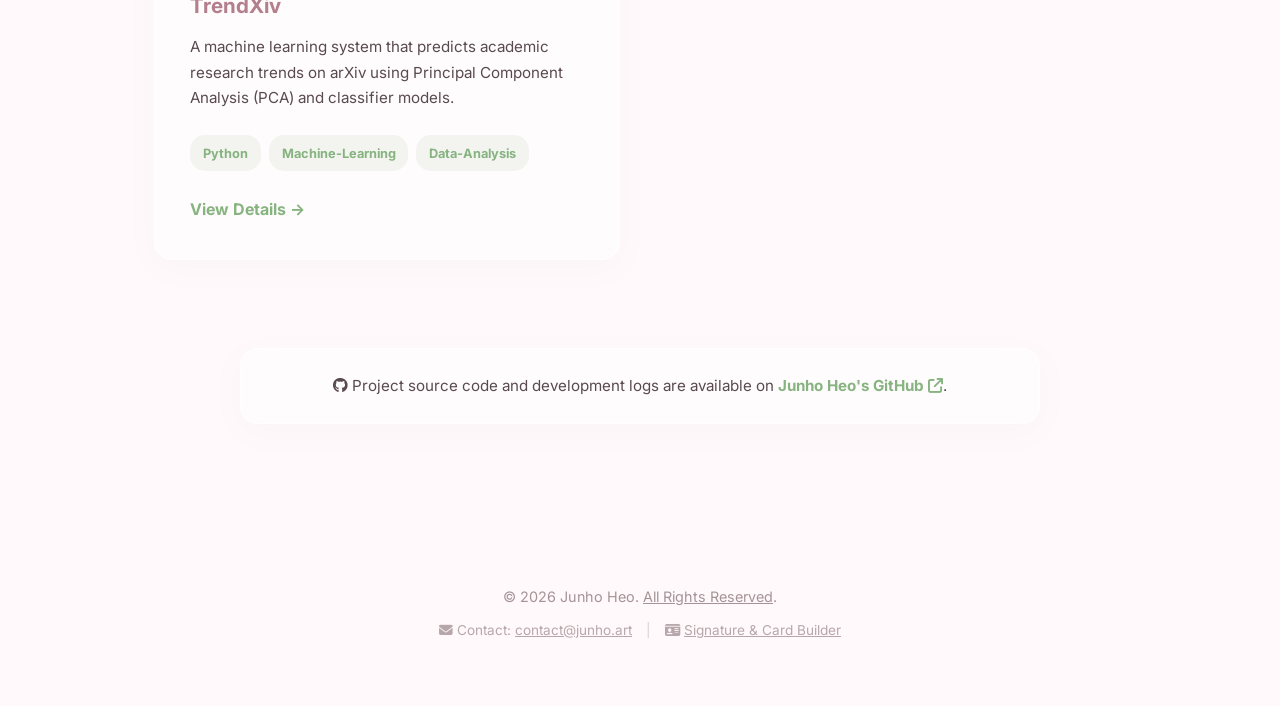
==== commit 3ce659b0: "fix: code review improvements — security, accessibility, CSS cleanup Critical: - Fix fa-route-highwa" ====
--- a/index_en.html
+++ b/index_en.html
@@ -13,7 +13,7 @@
             }
             
             const savedLang = localStorage.getItem('user-language');
-            const browserLang = navigator.language || navigator.userLanguage;
+            const browserLang = navigator.language;
             
             // Set session check flag
             sessionStorage.setItem('lang-redirect-checked', 'true');
@@ -32,12 +32,12 @@
     </script>
     <meta name="viewport" content="width=device-width, initial-scale=1.0">
     <title>Junho Heo | Undergraduate Researcher</title>
-    <meta name="description" content="Junho Heo | Undergraduate Researcher majoring in Computer Science at Baekseok University. Exploring the computational mechanisms of brain and mind through machine learning and Computational Psychiatry.">
+    <meta name="description" content="Junho Heo | Computer Science undergraduate researcher at Baekseok University. Exploring the computational mechanisms of the brain and mind through Computational Neuroscience and Computational Psychiatry.">
 
     <!-- Open Graph (Link previews for KakaoTalk, Facebook, Discord, etc.) -->
     <meta property="og:type" content="website">
     <meta property="og:title" content="junho.art — Undergraduate Researcher">
-    <meta property="og:description" content="Machine Learning & Computational Psychiatry — Portfolio of Junho Heo">
+    <meta property="og:description" content="Computational Neuroscience & Computational Psychiatry — Portfolio of Junho Heo">
     <meta property="og:image" content="https://junho.art/img/og_preview.png">
     <meta property="og:image:width" content="1200">
     <meta property="og:image:height" content="630">
@@ -48,7 +48,7 @@
     <!-- Twitter Card -->
     <meta name="twitter:card" content="summary_large_image">
     <meta name="twitter:title" content="junho.art — Undergraduate Researcher">
-    <meta name="twitter:description" content="Machine Learning & Computational Psychiatry — Portfolio of Junho Heo">
+    <meta name="twitter:description" content="Computational Neuroscience & Computational Psychiatry — Portfolio of Junho Heo">
     <meta name="twitter:image" content="https://junho.art/img/og_preview.png">
 
     <link rel="stylesheet" href="style.css">
@@ -68,10 +68,13 @@
     </style>
 
     <!-- Favicon settings -->
-    <link rel="apple-touch-icon" sizes="180x180" href="./favicon_io/apple-touch-icon.png">
-    <link rel="icon" type="image/png" sizes="32x32" href="./favicon_io/favicon-32x32.png">
-    <link rel="icon" type="image/png" sizes="16x16" href="./favicon_io/favicon-16x16.png">
-    <link rel="manifest" href="./favicon_io/site.webmanifest">
+    <link rel="apple-touch-icon" sizes="180x180" href="./favicon/apple-touch-icon.png">
+    <link rel="icon" type="image/png" sizes="32x32" href="./favicon/favicon-32x32.png">
+    <link rel="icon" type="image/png" sizes="16x16" href="./favicon/favicon-16x16.png">
+    <link rel="manifest" href="./favicon/site.webmanifest">
+    <link rel="canonical" href="https://junho.art/index_en.html">
+    <link rel="alternate" hreflang="ko" href="https://junho.art/">
+    <link rel="alternate" hreflang="en" href="https://junho.art/index_en.html">
 </head>
 
 <body>
@@ -85,16 +88,16 @@
 
     <!-- Mobile/Tablet Navigation Drawer -->
     <div class="nav-drawer" id="navDrawer">
-        <button class="close-btn" id="closeBtn">&times;</button>
+        <button class="close-btn" id="closeBtn" aria-label="Close navigation menu">&times;</button>
         <a href="#about">About</a>
         <a href="#journey">Journey</a>
         <a href="#skills">Skills & Goals</a>
         <a href="#projects">Projects</a>
-        <a href="https://github.com/4season" target="_blank">GitHub</a>
-        <div class="mobile-lang-toggle" style="margin-top: 2rem; border-top: 1px solid var(--border-color); padding-top: 1.5rem; display: flex; gap: 1rem; font-size: 1.1rem; font-weight: 700;">
-            <a href="index.html" onclick="event.preventDefault(); localStorage.setItem('user-language', 'ko'); window.location.href='index.html';" style="color: var(--text-color); text-decoration: none;">KO</a>
-            <span style="opacity: 0.3;">|</span>
-            <span style="color: var(--heading-color);">EN</span>
+        <a href="https://github.com/4season" target="_blank" rel="noopener noreferrer">GitHub</a>
+        <div class="mobile-lang-toggle">
+            <a href="index.html" onclick="event.preventDefault(); localStorage.setItem('user-language', 'ko'); window.location.href='index.html';" class="lang-inactive">KO</a>
+            <span class="lang-sep">|</span>
+            <span class="lang-active">EN</span>
         </div>
     </div>
 
@@ -107,16 +110,15 @@
                 <a href="#journey">Journey</a>
                 <a href="#skills">Skills & Goals</a>
                 <a href="#projects">Projects</a>
-                <a href="https://github.com/4season" target="_blank" style="margin-right: 1.5rem;">GitHub <i
-                        class="fa-solid fa-arrow-up-right-from-square"></i></a>
-                <span class="lang-toggle-container" style="display: inline-flex; align-items: center; gap: 0.5rem; font-size: 0.85rem; font-weight: 700; border: 1px solid var(--border-color); padding: 0.2rem 0.6rem; border-radius: 20px; background-color: rgba(255,255,255,0.5);">
-                    <a href="index.html" onclick="event.preventDefault(); localStorage.setItem('user-language', 'ko'); window.location.href='index.html';" style="color: var(--text-color); text-decoration: none; transition: color 0.3s;" onmouseover="this.style.color='var(--accent-green)'" onmouseout="this.style.color='var(--text-color)'">KO</a>
-                    <span style="opacity: 0.3;">|</span>
-                    <span style="color: var(--heading-color);">EN</span>
+                <a href="https://github.com/4season" target="_blank" rel="noopener noreferrer" class="github-nav-link">GitHub <i class="fa-solid fa-arrow-up-right-from-square" aria-hidden="true"></i></a>
+                <span class="lang-toggle-container">
+                    <a href="index.html" onclick="event.preventDefault(); localStorage.setItem('user-language', 'ko'); window.location.href='index.html';" class="lang-inactive">KO</a>
+                    <span class="lang-sep">|</span>
+                    <span class="lang-active">EN</span>
                 </span>
             </nav>
-            <button class="menu-btn" id="menuBtn">
-                <i class="fa-solid fa-bars"></i>
+            <button class="menu-btn" id="menuBtn" aria-label="Open navigation menu">
+                <i class="fa-solid fa-bars" aria-hidden="true"></i>
             </button>
         </div>
     </header>
@@ -130,24 +132,24 @@
                     <div class="profile-img-container">
                         <img src="./img/junho_profile.jpg" alt="Profile Image" class="profile-img-internal">
                     </div>
-                    <div class="profile-badge"><i class="fa-solid fa-graduation-cap"></i> Undergraduate Researcher</div>
-                </div>
-                <h1>Hello, I'm Junho Heo, an Aspiring Researcher.</h1>
-                <p class="hero-lead">CS undergraduate researcher at Baekseok University, exploring the intersection of computational neuroscience and AI to understand human learning and decision-making.</p>
-                <p class="hero-motto" style="font-size: 1.25rem; font-weight: 500;">Turning complexity into clarity is an art.</p>
+                    <div class="profile-badge"><i class="fa-solid fa-graduation-cap" aria-hidden="true"></i> Undergraduate Researcher</div>
+                </div>
+                <h1>Hello, I'm Junho Heo, an aspiring researcher.</h1>
+                <p class="hero-lead">I am a computer science undergraduate researcher at Baekseok University, exploring human learning and decision-making through Computational Neuroscience and Computational Psychiatry.</p>
+                <p class="hero-motto">Turning complexity into clarity is an art.</p>
 
                 <div class="hero-quote glass-card">
-                    <i class="fa-solid fa-quote-left quote-icon"></i>
-                    <p>Facing cognitive and psychiatric challenges such as ADHD, narcolepsy, and dyslexia, I experienced firsthand how learning efficiency varies based on attention and arousal. What began as a personal struggle eventually transformed into a scientific inquiry: Can individual differences in learning and decision-making be explained through computational and cognitive processes?</p>
-                    <p style="margin-top: 1.2rem;">As I explored machine learning modeling in my computer engineering studies, I realized the necessity of computational models to explain human behavior and learning, moving beyond the interpretability limits of artificial neural networks. My goal is to become a researcher in <strong>Computational Psychiatry</strong>, using computational neuroscience models to study behavioral and neural data to understand the mechanisms of cognitive difficulties and develop personalized interventions.</p>
+                    <i class="fa-solid fa-quote-left quote-icon" aria-hidden="true"></i>
+                    <p>Having lived with cognitive and psychiatric challenges such as ADHD, narcolepsy, and dyslexia, I experienced firsthand how learning efficiency and decision-making can vary with attention and arousal states. What began as a personal struggle gradually became a scientific question: can these differences be explained as individual variation in <strong>computational and cognitive processes</strong>?</p>
+                    <p>Through computer science, machine learning, and neural network modeling, I came to see the need for computational models that connect data with human behavior and learning. My goal is to become a researcher in <strong>Computational Psychiatry</strong>, using computational neuroscience methods to analyze behavioral and neural data, clarify the mechanisms behind cognitive difficulties, and support personalized interventions.</p>
                 </div>
             </div>
         </section>
 
         <!-- Journey Section (Timeline) -->
         <section id="journey" class="section reveal-on-scroll">
-            <h2><i class="fa-solid fa-route-highway"></i> My Journey</h2>
-            <p class="section-desc">Footsteps of an undergraduate researcher building foundations in academics, software development, and research.</p>
+            <h2><i class="fa-solid fa-route" aria-hidden="true"></i> My Journey</h2>
+            <p class="section-desc">A timeline of my growth toward research in Computational Neuroscience and Computational Psychiatry.</p>
 
             <div class="timeline">
                 <div class="timeline-line-bg"></div>
@@ -155,7 +157,7 @@
 
                 <!-- Timeline Item 1: Education -->
                 <div class="timeline-item left">
-                    <div class="timeline-dot"><i class="fa-solid fa-university"></i></div>
+                    <div class="timeline-dot"><i class="fa-solid fa-building-columns" aria-hidden="true"></i></div>
                     <div class="timeline-content glass-card">
                         <div class="timeline-header">
                             <span class="timeline-date">Education | Spring 2021 ~</span>
@@ -168,46 +170,46 @@
 
                 <!-- Timeline Item 2: UML Competition -->
                 <div class="timeline-item right">
-                    <div class="timeline-dot"><i class="fa-solid fa-award"></i></div>
+                    <div class="timeline-dot"><i class="fa-solid fa-award" aria-hidden="true"></i></div>
                     <div class="timeline-content glass-card">
                         <div class="timeline-header">
                             <span class="timeline-date">Award | Fall 2023</span>
                             <span class="timeline-tag award-tag">Award</span>
                         </div>
                         <h3>UML Object-Oriented Modeling Competition Excellence Award</h3>
-                        <p>Awarded the Excellence Award for designing system component interactions and data flows. Defining complex interactions and flows logically served as my first stepping stone to structuring problems and translating them into computational models.</p>
+                        <p>Awarded the Excellence Award for designing system component interactions and data flows. This experience helped me learn how to structure complex problems and express them as logical models, which later shaped my interest in computational modeling.</p>
                     </div>
                 </div>
 
                 <!-- Timeline Item 3: Scholarship -->
                 <div class="timeline-item left">
-                    <div class="timeline-dot"><i class="fa-solid fa-award"></i></div>
+                    <div class="timeline-dot"><i class="fa-solid fa-award" aria-hidden="true"></i></div>
                     <div class="timeline-content glass-card">
                         <div class="timeline-header">
                             <span class="timeline-date">Honor | Spring 24, Fall 25 & Spring 26</span>
                             <span class="timeline-tag honor-tag">Scholarship</span>
                         </div>
                         <h3>Received Professor Recommendation Scholarship Three Times</h3>
-                        <p>Awarded the Professor Recommendation Scholarship three times (Spring 2024, Fall 2025, & Spring 2026) in recognition of my academic diligence and research potential. This helped expand my horizons as an aspiring researcher.</p>
+                        <p>Awarded the Professor Recommendation Scholarship three times (Spring 2024, Fall 2025, & Spring 2026) in recognition of my academic diligence and research potential. The recognition encouraged me to develop my research direction with greater focus.</p>
                     </div>
                 </div>
 
                 <!-- Timeline Item 4: DIP SW Convergence Program -->
                 <div class="timeline-item right">
-                    <div class="timeline-dot"><i class="fa-solid fa-users"></i></div>
+                    <div class="timeline-dot"><i class="fa-solid fa-users" aria-hidden="true"></i></div>
                     <div class="timeline-content glass-card">
                         <div class="timeline-header">
                             <span class="timeline-date">Activity | August 2025</span>
                             <span class="timeline-tag activity-tag">Activity</span>
                         </div>
                         <h3>Completed DIP SW Convergence Talent Program</h3>
-                        <p>Completed the Software Convergence Talent Development Program organized by the Daegu Digital Innovation Promotion Agency (DIP), extending software integration skills and collaborative teamwork capabilities.</p>
+                        <p>Completed the Software Convergence Talent Development Program organized by the Daegu Digital Innovation Promotion Agency (DIP), strengthening my software development skills and gaining experience collaborating on team projects.</p>
                     </div>
                 </div>
 
                 <!-- Timeline Item 5: Projects & Data Modeling -->
                 <div class="timeline-item left">
-                    <div class="timeline-dot"><i class="fa-solid fa-gears"></i></div>
+                    <div class="timeline-dot"><i class="fa-solid fa-gears" aria-hidden="true"></i></div>
                     <div class="timeline-content glass-card">
                         <div class="timeline-header">
                             <span class="timeline-date">Projects | Fall 2025 ~ Present</span>
@@ -220,47 +222,47 @@
 
                 <!-- Timeline Item 6: BAI Lab Internship -->
                 <div class="timeline-item right">
-                    <div class="timeline-dot"><i class="fa-solid fa-brain"></i></div>
+                    <div class="timeline-dot"><i class="fa-solid fa-brain" aria-hidden="true"></i></div>
                     <div class="timeline-content glass-card">
                         <div class="timeline-header">
                             <span class="timeline-date">Research | Summer 2026 ~ Present</span>
                             <span class="timeline-tag proj-tag">Researcher</span>
                         </div>
                         <h3>Brain-AI Interface (BAI) lab Undergraduate Researcher</h3>
-                        <p>Participated as an undergraduate researcher at the Brain-AI Interface (BAI) Lab, setting up the initial research environment and learning the preprocessing workflows and analysis pipelines for neural data. Gaining hands-on laboratory experience, I am building research foundations for my future goal in Computational Psychiatry.</p>
+                        <p>Participated as an undergraduate researcher at the Brain-AI Interface (BAI) Lab, setting up the initial research environment and learning preprocessing workflows and analysis pipelines for neural data. Through hands-on laboratory experience, I am building the research foundation for Computational Neuroscience and Computational Psychiatry.</p>
                     </div>
                 </div>
 
                 <!-- Timeline Present Location Indicator Node -->
                 <div class="timeline-now-node">
                     <div class="now-badge">
-                        <i class="fa-solid fa-location-crosshairs fa-spin"></i> Current Journey Loading...
+                        <i class="fa-solid fa-location-crosshairs fa-spin" aria-hidden="true"></i> Currently In Progress
                     </div>
                 </div>
 
                 <!-- Timeline Item 7: Expected Graduation -->
                 <div class="timeline-item left">
-                    <div class="timeline-dot"><i class="fa-solid fa-graduation-cap"></i></div>
+                    <div class="timeline-dot"><i class="fa-solid fa-graduation-cap" aria-hidden="true"></i></div>
                     <div class="timeline-content glass-card">
                         <div class="timeline-header">
                             <span class="timeline-date">Education | Feb 2027 (Expected)</span>
                             <span class="timeline-tag edu-tag">Expected Grad</span>
                         </div>
                         <h3>Expected Graduation from Baekseok University</h3>
-                        <p>Concluding my Bachelor's degree in Computer Engineering, I will graduate with a solid foundation in machine learning modeling, data pre-processing, and analytical pipelines.</p>
+                        <p>As I complete my Bachelor's degree in Computer Engineering, I aim to further strengthen my foundation in machine learning modeling, data preprocessing, and analytical pipelines.</p>
                     </div>
                 </div>
 
                 <!-- Timeline Item 8: Future Roadmap -->
                 <div class="timeline-item right">
-                    <div class="timeline-dot"><i class="fa-solid fa-dna"></i></div>
+                    <div class="timeline-dot"><i class="fa-solid fa-dna" aria-hidden="true"></i></div>
                     <div class="timeline-content glass-card">
                         <div class="timeline-header">
                             <span class="timeline-date">Future Roadmap | Graduate Studies</span>
                             <span class="timeline-tag future-tag">Research Plan</span>
                         </div>
                         <h3>Computational Modeling of Neural Data and Cognitive Science</h3>
-                        <p>Aiming to pursue graduate studies to systematically research reinforcement learning, probabilistic modeling, and computational neuroscience. My goal is to characterize cognitive and psychiatric individual differences based on behavioral and neural data (EEG/fMRI) and develop computational models that support personalized diagnosis and intervention.</p>
+                        <p>I aim to pursue graduate studies to study reinforcement learning, probabilistic modeling, and computational neuroscience in depth. My goal is to characterize cognitive and psychiatric individual differences based on behavioral and neural data (EEG/fMRI) and develop computational models that support personalized diagnosis and intervention.</p>
                     </div>
                 </div>
             </div>
@@ -268,34 +270,34 @@
 
         <!-- Learning & Skills Section -->
         <section id="skills" class="section reveal-on-scroll">
-            <h2><i class="fa-solid fa-graduation-cap"></i> Learning & Skills</h2>
-            <p class="section-desc">Technologies I have hands-on experience with, and core domains I wish to research deeply as an aspiring researcher.</p>
+            <h2><i class="fa-solid fa-graduation-cap" aria-hidden="true"></i> Learning & Skills</h2>
+            <p class="section-desc">Technical skills I have built so far, and research areas I plan to deepen for Computational Neuroscience and Computational Psychiatry.</p>
 
             <div class="skills-grid">
                 <!-- Skill Card 1: Learned & Applied -->
                 <div class="skills-card glass-card">
-                    <div class="card-icon"><i class="fa-solid fa-screwdriver-wrench"></i></div>
+                    <div class="card-icon"><i class="fa-solid fa-screwdriver-wrench" aria-hidden="true"></i></div>
                     <h3>Hands-on & Applied</h3>
                     <p class="card-sub">Technologies I have directly applied through projects</p>
                     <ul class="skills-list">
-                        <li><i class="fa-solid fa-circle-check"></i> Data analysis & algorithm implementation using Python and C++</li>
-                        <li><i class="fa-solid fa-circle-check"></i> Machine learning model implementation & experimental design (MLP, CNN)</li>
-                        <li><i class="fa-solid fa-circle-check"></i> Structured/unstructured data analysis & purpose-specific dataset pre-processing</li>
-                        <li><i class="fa-solid fa-circle-check"></i> Collaboration & source code version control using Git</li>
+                        <li><i class="fa-solid fa-circle-check" aria-hidden="true"></i> Data analysis & algorithm implementation using Python and C++</li>
+                        <li><i class="fa-solid fa-circle-check" aria-hidden="true"></i> Machine learning model implementation & experimental design (MLP, CNN)</li>
+                        <li><i class="fa-solid fa-circle-check" aria-hidden="true"></i> Structured/unstructured data analysis & purpose-specific dataset pre-processing</li>
+                        <li><i class="fa-solid fa-circle-check" aria-hidden="true"></i> Collaboration & source code version control using Git</li>
                     </ul>
                 </div>
 
                 <!-- Skill Card 2: Future Target -->
                 <div class="skills-card glass-card future-focus-card">
-                    <div class="card-icon"><i class="fa-solid fa-microscope"></i></div>
+                    <div class="card-icon"><i class="fa-solid fa-microscope" aria-hidden="true"></i></div>
                     <h3>Research & Future Focus</h3>
                     <p class="card-sub">Core research domains I plan to study professionally in the future</p>
                     <ul class="skills-list">
-                        <li><i class="fa-solid fa-circle-notch fa-spin"></i> Foundational study in neuroscience & cognitive science</li>
-                        <li><i class="fa-solid fa-circle-notch fa-spin"></i> EEG/fMRI-based neural signal pre-processing & analysis</li>
-                        <li><i class="fa-solid fa-circle-notch fa-spin"></i> Computational modeling of cognitive individual differences based on behavioral & neural data</li>
-                        <li><i class="fa-solid fa-circle-notch fa-spin"></i> Mathematical study of reinforcement learning, probabilistic modeling, and computational neuroscience</li>
-                        <li><i class="fa-solid fa-circle-notch fa-spin"></i> Characterizing disease mechanisms & designing intervention methods in Computational Psychiatry</li>
+                        <li><i class="fa-solid fa-circle-notch fa-spin" aria-hidden="true"></i> Foundational study in neuroscience & cognitive science</li>
+                        <li><i class="fa-solid fa-circle-notch fa-spin" aria-hidden="true"></i> EEG/fMRI-based neural signal pre-processing & analysis</li>
+                        <li><i class="fa-solid fa-circle-notch fa-spin" aria-hidden="true"></i> Computational modeling of cognitive individual differences based on behavioral & neural data</li>
+                        <li><i class="fa-solid fa-circle-notch fa-spin" aria-hidden="true"></i> Mathematical study of reinforcement learning, probabilistic modeling, and computational neuroscience</li>
+                        <li><i class="fa-solid fa-circle-notch fa-spin" aria-hidden="true"></i> Characterizing disease mechanisms & designing intervention methods in Computational Psychiatry</li>
                     </ul>
                 </div>
             </div>
@@ -303,7 +305,7 @@
 
         <!-- Projects Section -->
         <section id="projects" class="section reveal-on-scroll">
-            <h2><i class="fa-solid fa-cubes"></i> Selected Works</h2>
+            <h2><i class="fa-solid fa-cubes" aria-hidden="true"></i> Selected Works</h2>
             <p class="section-desc">A selection of projects built to demonstrate my engineering and research capabilities.</p>
             <div class="project-grid" id="projectGrid">
                 <!-- Dynamically loaded by script.js -->
@@ -312,8 +314,7 @@
 
             <!-- GitHub Banner -->
             <div class="github-footer-note glass-card reveal-on-scroll">
-                <p><i class="fa-brands fa-github"></i> Project source code and development logs are available on <a href="https://github.com/4season"
-                        target="_blank">Junho Heo's GitHub <i class="fa-solid fa-arrow-up-right-from-square"></i></a>.</p>
+                <p><i class="fa-brands fa-github" aria-hidden="true"></i> Project source code and development logs are available on <a href="https://github.com/4season" target="_blank" rel="noopener noreferrer">Junho Heo's GitHub <i class="fa-solid fa-arrow-up-right-from-square" aria-hidden="true"></i></a>.</p>
             </div>
         </section>
 
@@ -321,15 +322,11 @@
 
     <!-- Footer Section -->
     <footer>
-        <p>&copy; 2026 Junho Heo. <a href="./LICENSE" target="_blank"
-                style="color: inherit; text-decoration: underline;">All Rights Reserved</a>.
-        </p>
-        <p style="font-size: 0.85rem; margin-top: 0.5rem; opacity: 0.8;">
-            <i class="fa-solid fa-envelope"></i> Contact: <a href="mailto:contact@junho.art"
-                style="color: inherit; text-decoration: underline;">contact@junho.art</a>
-            <span style="margin: 0 10px; opacity: 0.5;">|</span>
-            <i class="fa-solid fa-id-card"></i> <a href="./signature.html"
-                style="color: inherit; text-decoration: underline;">Signature & Card Builder</a>
+        <p>&copy; 2026 Junho Heo. <a href="./LICENSE" target="_blank" rel="noopener noreferrer">All Rights Reserved</a>.</p>
+        <p class="contact-line">
+            <i class="fa-solid fa-envelope" aria-hidden="true"></i> Contact: <a href="mailto:contact@junho.art">contact@junho.art</a>
+            <span class="sep">|</span>
+            <i class="fa-solid fa-id-card" aria-hidden="true"></i> <a href="./signature.html">Signature & Card Builder</a>
         </p>
     </footer>
 
--- a/style.css
+++ b/style.css
@@ -7,7 +7,11 @@
     --accent-green: #86b37f;     /* 포인트 (어두운 녹색) */
     --accent-green-light: #c0ffb6; /* 포인트 (밝은 녹색) */
     --accent-pink: #FFB6C1;     /* 포인트 (밝은 핑크) */
+    --accent-purple: var(--accent-purple);   /* 포인트 (남보라) */
+    --text-muted: #a59397;      /* 흐린 글자 */
     --border-color: #f2e8ea;    /* 테두리 색 */
+    --card-radius: 18px;        /* 카드 기본 모서리 반경 */
+    --pill-radius: 50px;        /* 알약형 모서리 반경 */
     --font-family: 'Gowun Dodum', sans-serif; /* 기본 폰트 */
 }
 
@@ -133,7 +137,34 @@
     transition: color 0.3s;
 }
 .desktop-nav a:hover { color: var(--accent-green); }
+.desktop-nav .github-nav-link { margin-right: 1.5rem; }
+.lang-toggle-container {
+    display: inline-flex;
+    align-items: center;
+    gap: 0.5rem;
+    font-size: 0.85rem;
+    font-weight: 700;
+    border: 1px solid var(--border-color);
+    padding: 0.2rem 0.6rem;
+    border-radius: 20px;
+    background-color: rgba(255,255,255,0.5);
+}
+.lang-active { color: var(--heading-color); }
+.lang-sep { opacity: 0.3; }
+.lang-inactive { color: var(--text-color); text-decoration: none; transition: color 0.3s; }
+.lang-inactive:hover { color: var(--accent-green); }
 .menu-btn { display: none; }
+
+/* 모바일 드로어 언어 토글 */
+.mobile-lang-toggle {
+    margin-top: 2rem;
+    border-top: 1px solid var(--border-color);
+    padding-top: 1.5rem;
+    display: flex;
+    gap: 1rem;
+    font-size: 1.1rem;
+    font-weight: 700;
+}
 
 /* 네비게이션 드로어 (모바일용) */
 .nav-drawer {
@@ -260,8 +291,8 @@
     word-break: keep-all;
 }
 .hero-motto {
-    font-size: 1.35rem;
-    font-weight: 600;
+    font-size: 1.25rem;
+    font-weight: 500;
     font-style: italic;
     color: var(--accent-green);
     margin: 0 auto 2rem auto;
@@ -288,6 +319,9 @@
     line-height: 1.85;
     color: var(--text-color);
     margin: 0;
+}
+.hero-quote p + p {
+    margin-top: 1.2rem;
 }
 .hero-quote p strong {
     color: var(--heading-color);
@@ -316,7 +350,7 @@
     top: 0;
     width: 2px;
     height: 0%;
-    background: linear-gradient(to bottom, var(--accent-green) 0%, #8c7fb3 100%);
+    background: linear-gradient(to bottom, var(--accent-green) 0%, var(--accent-purple) 100%);
     transform: translateX(-50%);
     z-index: 2;
 }
@@ -478,24 +512,6 @@
     text-align: center;
 }
 
-/* 버튼 */
-.button {
-    display: inline-block;
-    background-color: var(--accent-green);
-    color: white;
-    padding: 0.8rem 2.2rem;
-    border-radius: 50px;
-    text-decoration: none;
-    font-weight: 700;
-    margin-top: 2.5rem;
-    transition: all 0.3s;
-    box-shadow: 0 4px 12px rgba(134, 179, 127, 0.3);
-}
-.button:hover {
-    transform: translateY(-3px);
-    box-shadow: 0 7px 20px rgba(134, 179, 127, 0.4);
-}
-
 /* 프로젝트 그리드 및 카드 */
 .project-grid {
     display: grid;
@@ -563,46 +579,11 @@
     font-weight: 700;
 }
 
-/* 깃허브 활동 영역 */
-.github-cards-container {
-    display: grid;
-    grid-template-columns: repeat(auto-fit, minmax(320px, 1fr));
-    gap: 2.5rem;
-    margin: 2rem 0 3rem 0;
-    align-items: stretch;
-}
-.github-stats-card {
-    padding: 1.8rem;
-    display: flex;
-    justify-content: center;
-    align-items: center;
-    min-height: 220px;
-    transition: transform 0.3s, box-shadow 0.3s;
-}
-.github-stats-card:hover {
-    transform: translateY(-5px);
-    box-shadow: 0 10px 30px rgba(179, 127, 140, 0.08);
-}
-.github-stats-card img {
-    max-width: 100%;
-    max-height: 100%;
-    width: auto;
-    height: auto;
-    object-fit: contain;
-}
-.calendar {
-    padding: 2rem;
-    box-shadow: 0 8px 32px 0 rgba(179, 127, 140, 0.03);
-}
-
-/* 잔디 색상 커스텀 */
-.ContributionCalendar-day[data-level='1'] { fill: #d8f3d2; }
-.ContributionCalendar-day[data-level='2'] { fill: var(--accent-green-light); }
-.ContributionCalendar-day[data-level='3'] { fill: var(--accent-green); }
-.ContributionCalendar-day[data-level='4'] { fill: #5e8c56; }
-
 /* 푸터 */
-footer { text-align: center; padding: 4rem 0; font-size: 0.9rem; color: #a59397; }
+footer { text-align: center; padding: 4rem 0; font-size: 0.9rem; color: var(--text-muted); }
+footer a { color: inherit; text-decoration: underline; }
+footer .contact-line { font-size: 0.85rem; margin-top: 0.5rem; opacity: 0.8; }
+footer .sep { margin: 0 10px; opacity: 0.5; }
 
 /* 스크롤 애니메이션 효과 (Scroll-driven reveal) */
 .reveal-on-scroll {
@@ -678,6 +659,11 @@
         padding: 1.5rem;
         margin-top: 2rem;
     }
+    .timeline-now-node {
+        justify-content: flex-start;
+        padding-left: 5rem;
+        margin: 1.5rem 0;
+    }
 }
 
 /* 초소형 모바일 기기 최적화 (480px 이하) */
@@ -729,7 +715,7 @@
 .honor-tag { background-color: #b37f90; }     /* 장학 - 자주색 */
 .proj-tag { background-color: var(--accent-green); } /* 프로젝트 - 녹색 */
 .activity-tag { background-color: #a081a8; }  /* 대외활동 - 보라 */
-.future-tag { background-color: #8c7fb3; }    /* 미래 계획 - 남보라 */
+.future-tag { background-color: var(--accent-purple); }    /* 미래 계획 - 남보라 */
 
 /* 2단 그리드에서 Future Focus 카드에 오묘한 퍼플/그린 네온 보더 효과 부여 */
 .future-focus-card {
@@ -741,7 +727,7 @@
     content: '';
     position: absolute;
     top: -2px; left: -2px; right: -2px; bottom: -2px;
-    background: linear-gradient(135deg, var(--accent-green) 0%, #8c7fb3 100%);
+    background: linear-gradient(135deg, var(--accent-green) 0%, var(--accent-purple) 100%);
     z-index: -1;
     border-radius: 20px;
     opacity: 0.15;
@@ -836,7 +822,7 @@
     z-index: 15;
 }
 .now-badge {
-    background: linear-gradient(135deg, var(--accent-green) 0%, #8c7fb3 100%);
+    background: linear-gradient(135deg, var(--accent-green) 0%, var(--accent-purple) 100%);
     color: white;
     padding: 0.5rem 1.4rem;
     border-radius: 50px;
@@ -859,14 +845,6 @@
         box-shadow: 0 6px 20px rgba(140, 127, 179, 0.6), 0 0 10px rgba(134, 179, 127, 0.5);
     }
 }
-@media (max-width: 768px) {
-    .timeline-now-node {
-        justify-content: flex-start;
-        padding-left: 5rem;
-        margin: 1.5rem 0;
-    }
-}
-
 /* 활성화된 타임라인 노드 및 카드 스타일 */
 .timeline-dot.active {
     background-color: var(--accent-green) !important;
@@ -1006,6 +984,7 @@
     overflow: hidden;
     border: 1px solid rgba(255, 255, 255, 0.85);
     transition: transform 0.4s ease, box-shadow 0.4s ease;
+    -webkit-user-select: none;
     user-select: none;
     aspect-ratio: 1.777;
 }
@@ -1040,7 +1019,7 @@
 
 .card-univ-tag {
     font-size: 0.75rem;
-    color: #8c7fb3;
+    color: var(--accent-purple);
     font-weight: 700;
     background-color: rgba(140, 127, 179, 0.08);
     padding: 0.2rem 0.6rem;
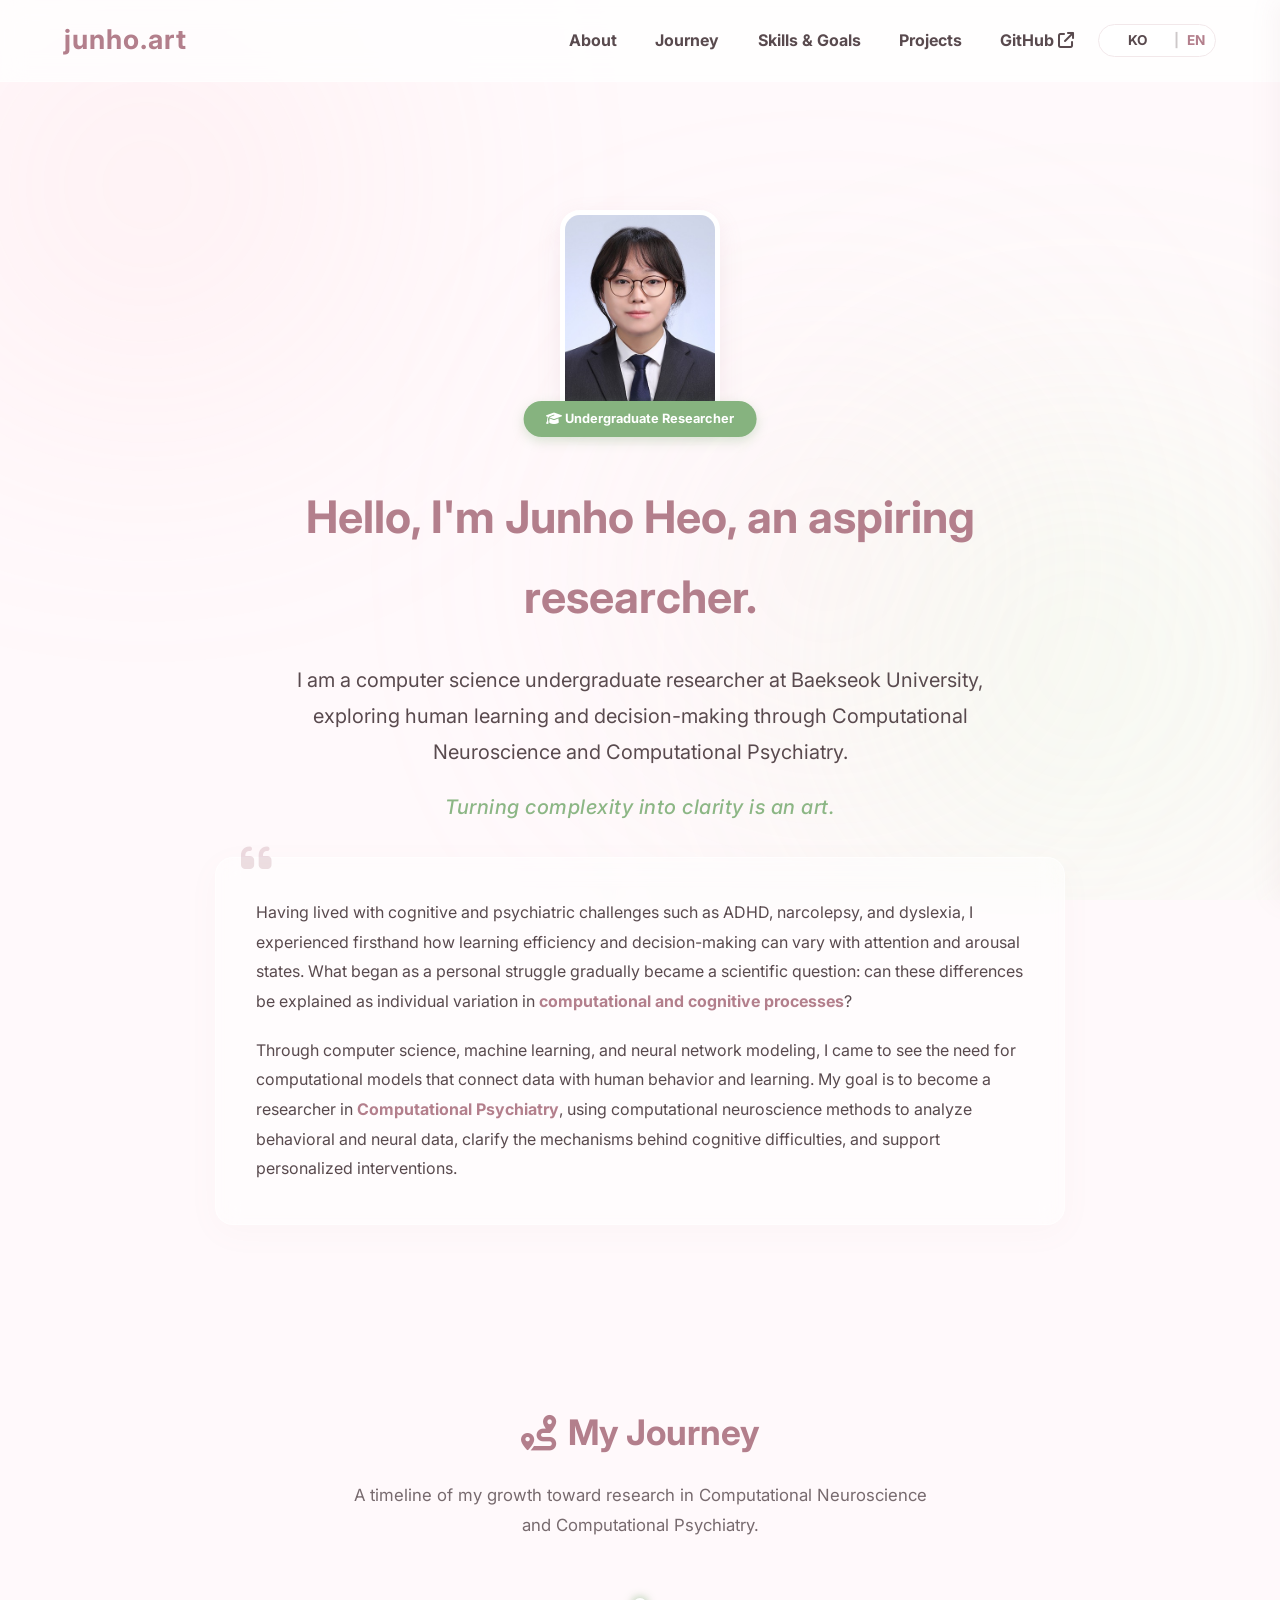
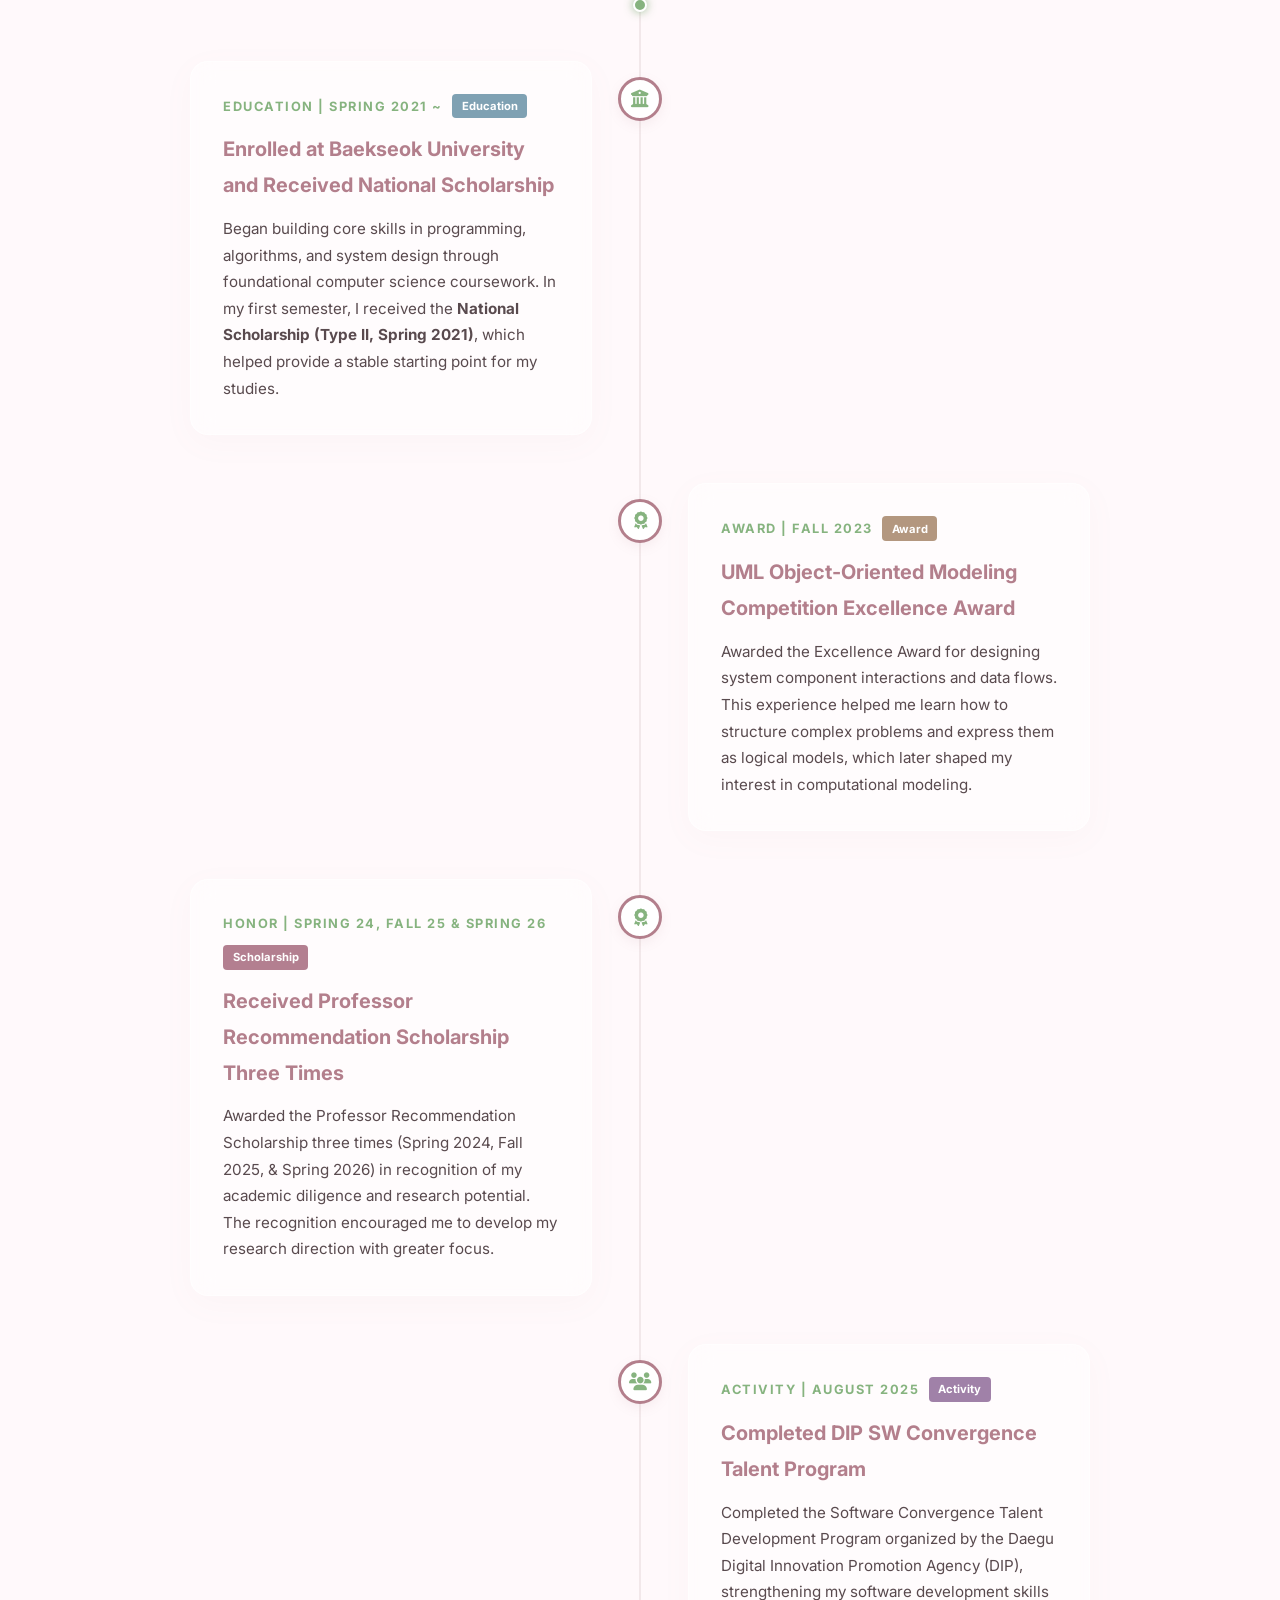
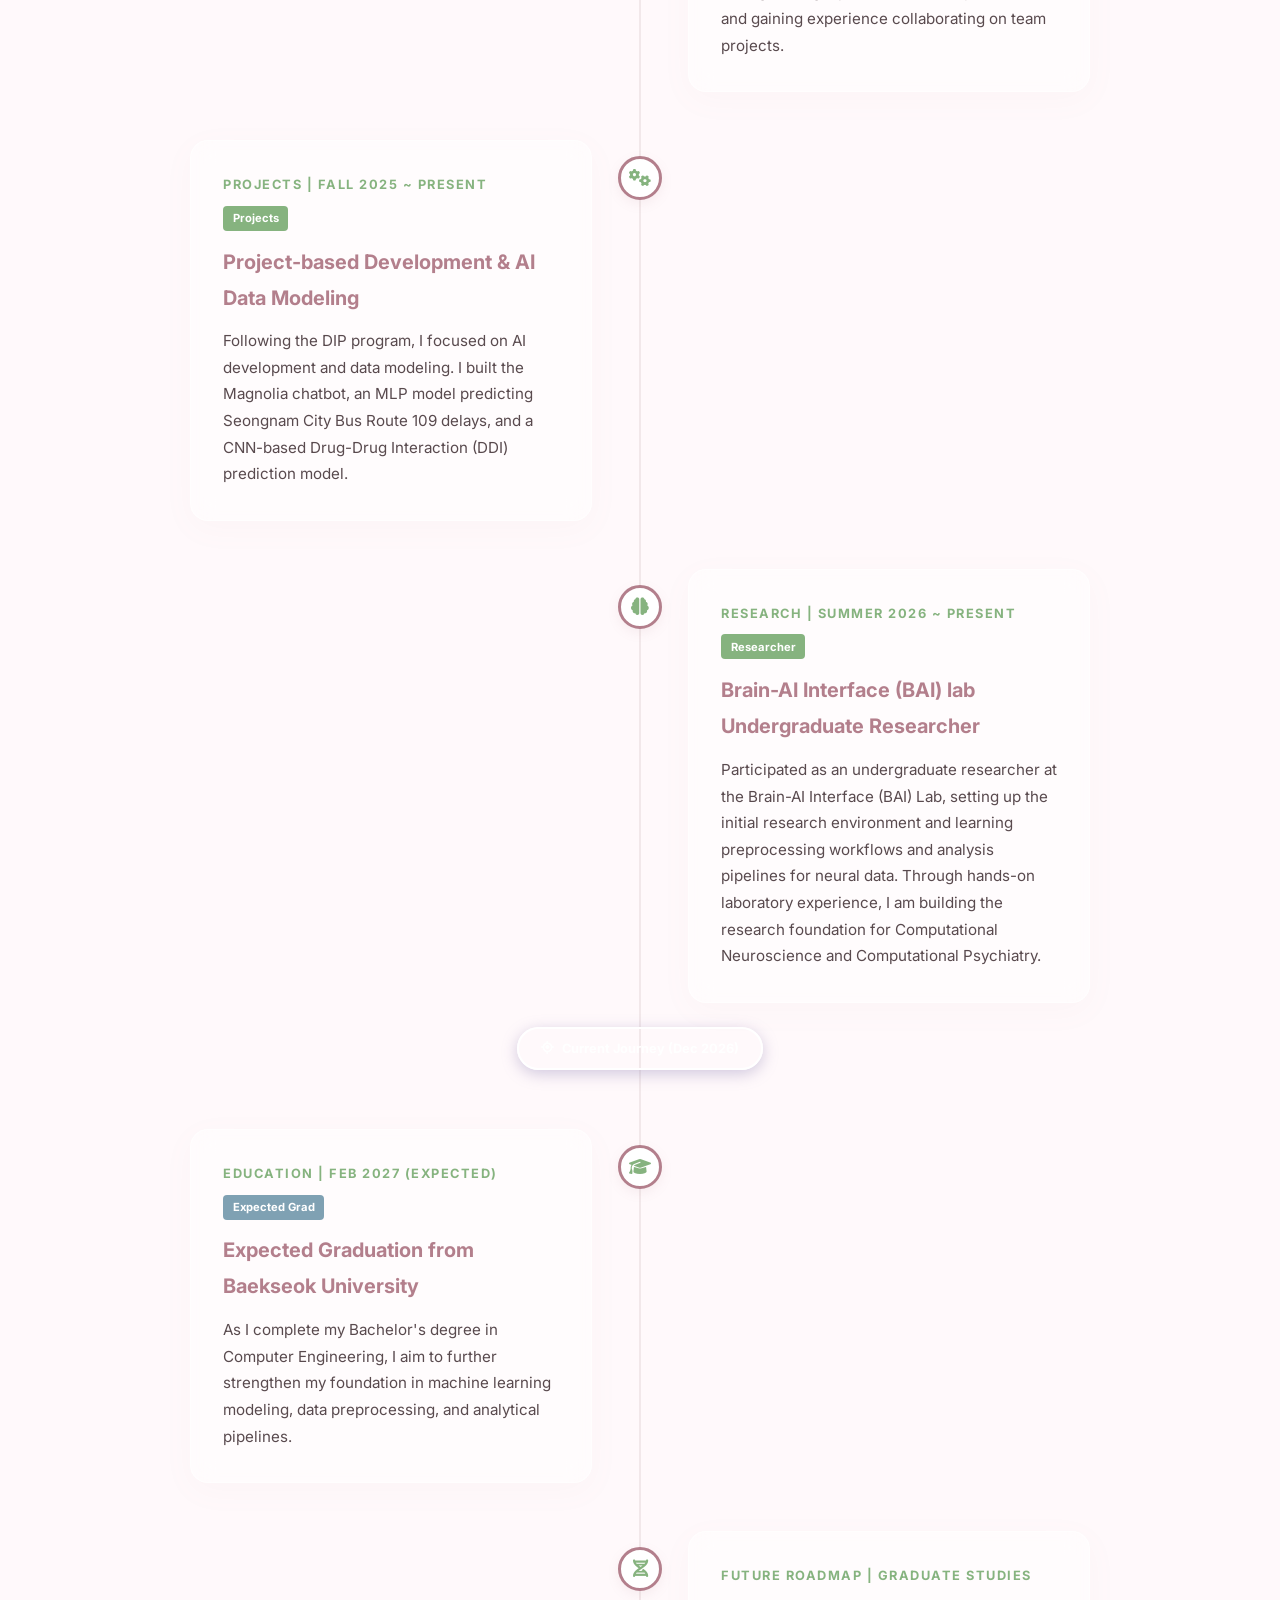
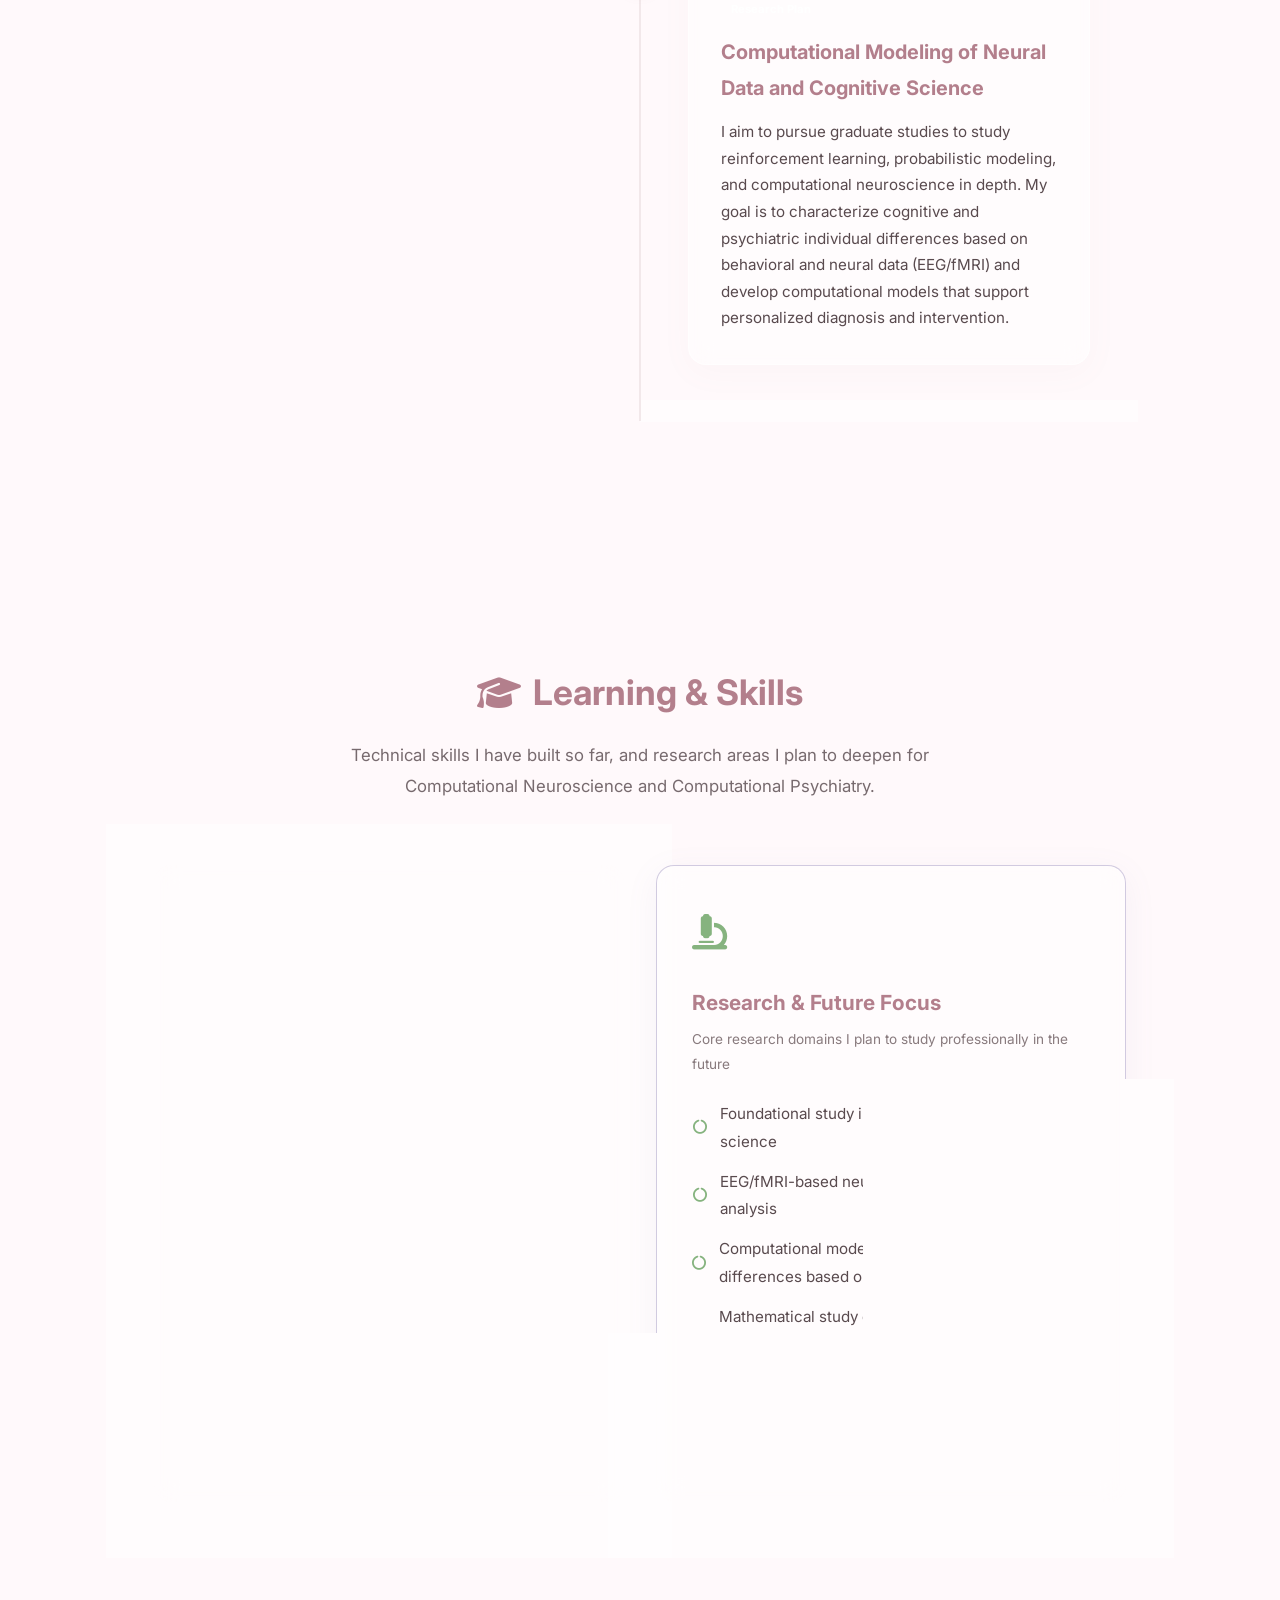
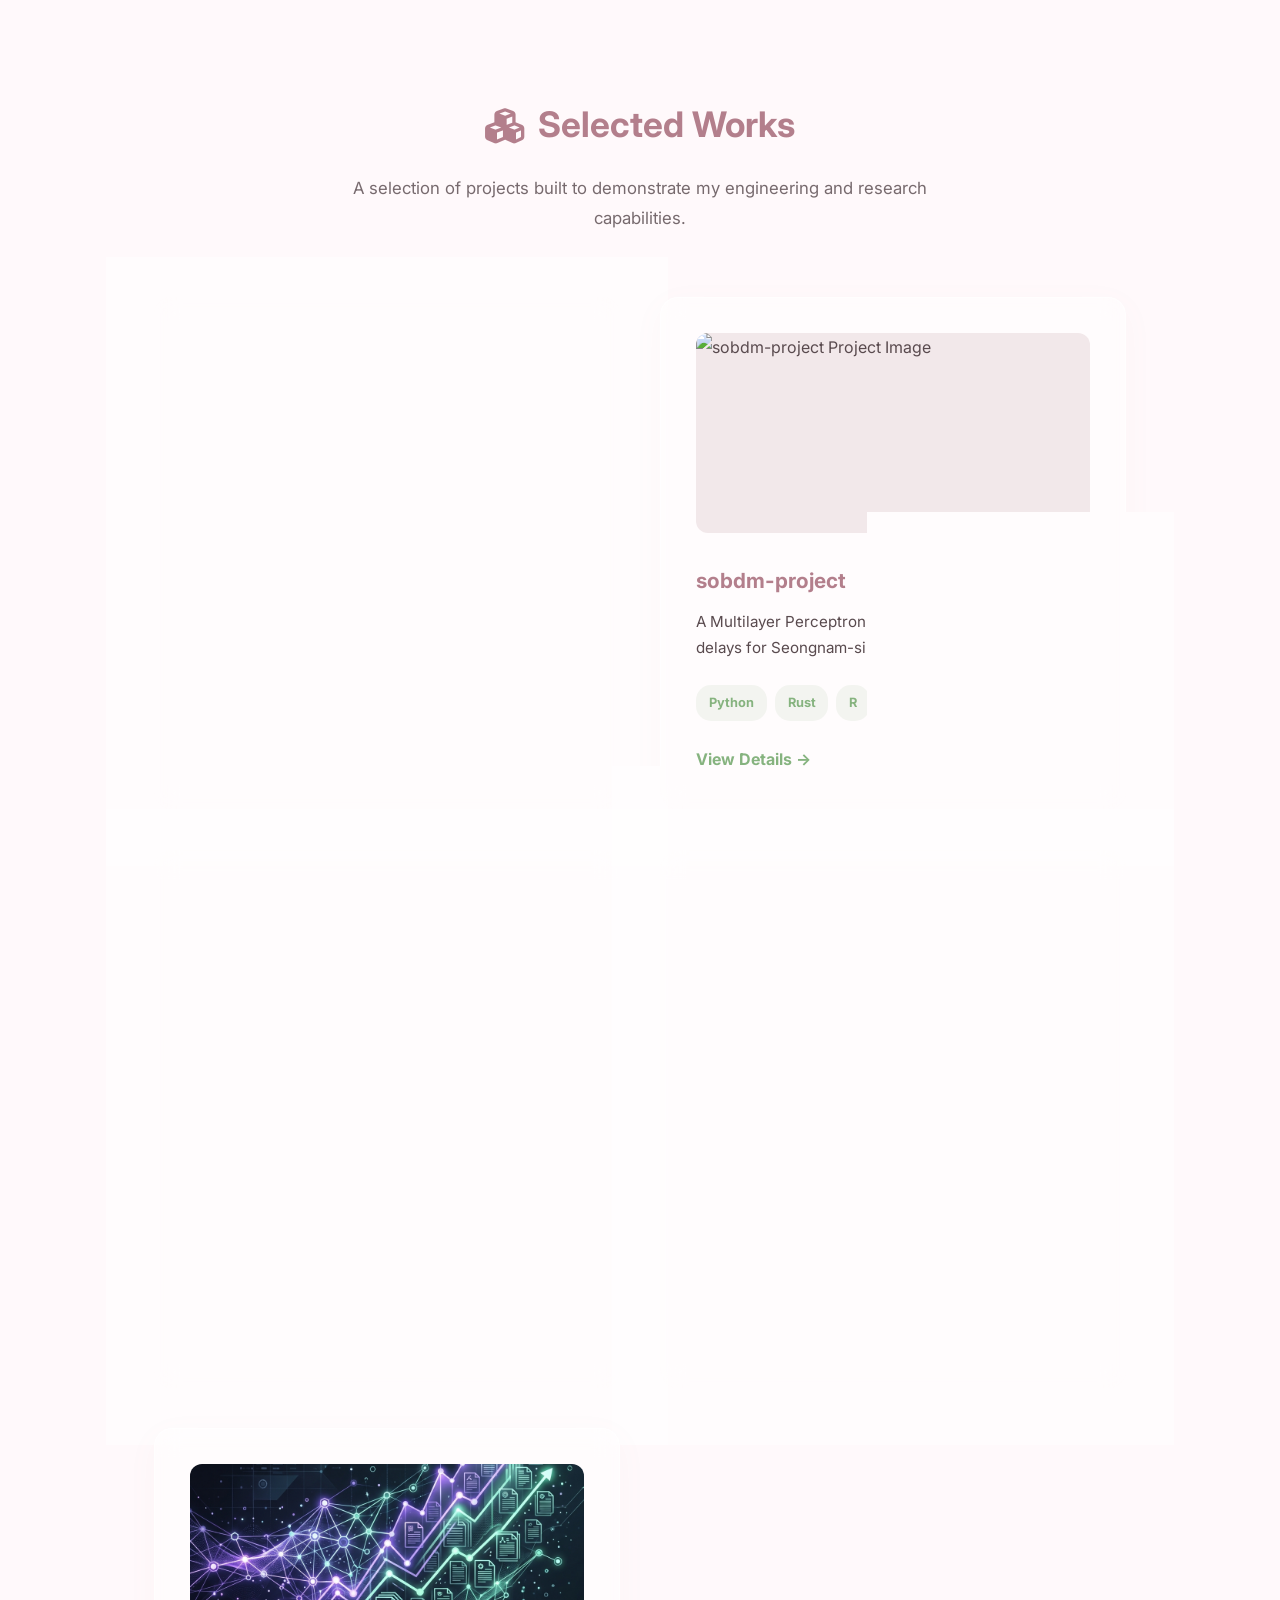
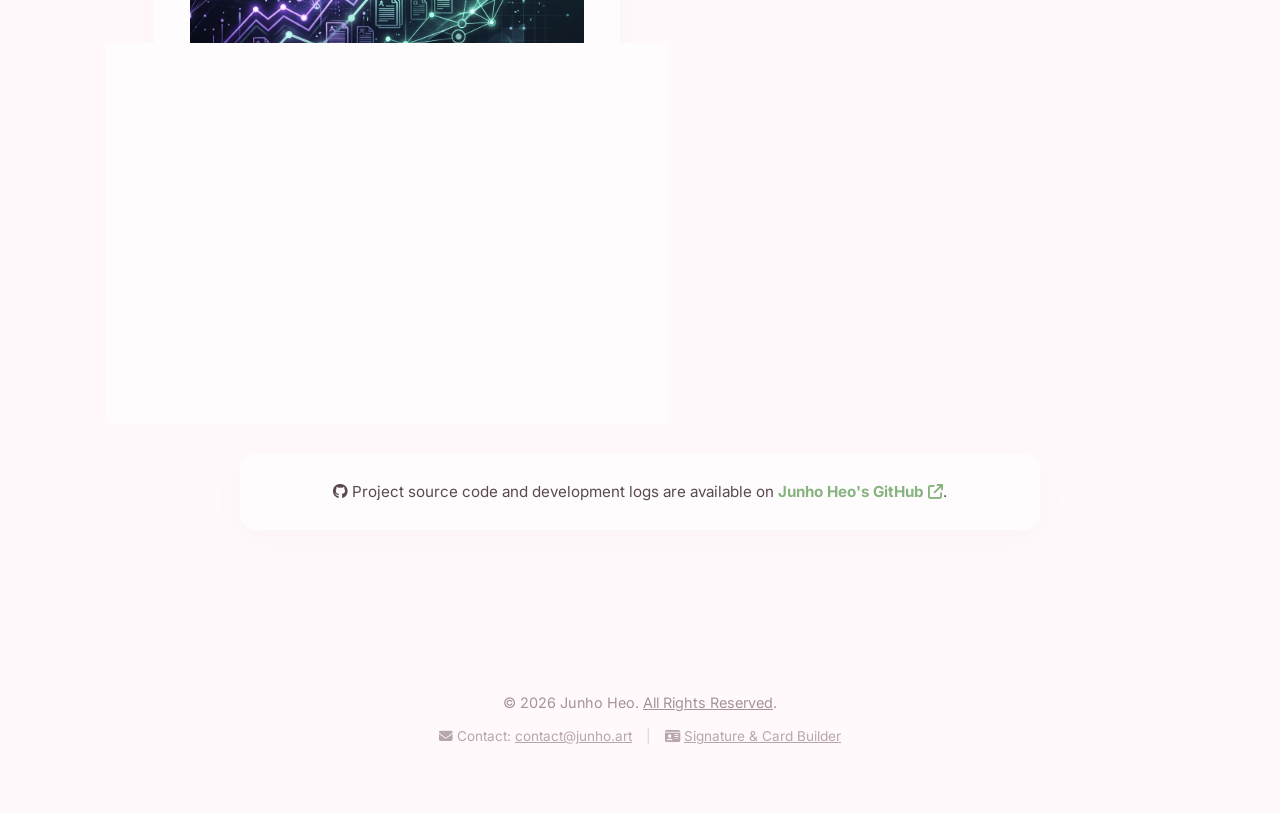
==== commit 10ce6f95: "Fix ignored owner" ====
--- a/index_en.html
+++ b/index_en.html
@@ -163,8 +163,8 @@
                             <span class="timeline-date">Education | Spring 2021 ~</span>
                             <span class="timeline-tag edu-tag">Education</span>
                         </div>
-                        <h3>Enrolled at Baekseok University, Computer Science</h3>
-                        <p>Began building core skills in programming, algorithms, and system design through foundational computer science coursework.</p>
+                        <h3>Enrolled at Baekseok University and Received National Scholarship</h3>
+                        <p>Began building core skills in programming, algorithms, and system design through foundational computer science coursework. In my first semester, I received the <strong>National Scholarship (Type II, Spring 2021)</strong>, which helped provide a stable starting point for my studies.</p>
                     </div>
                 </div>
 
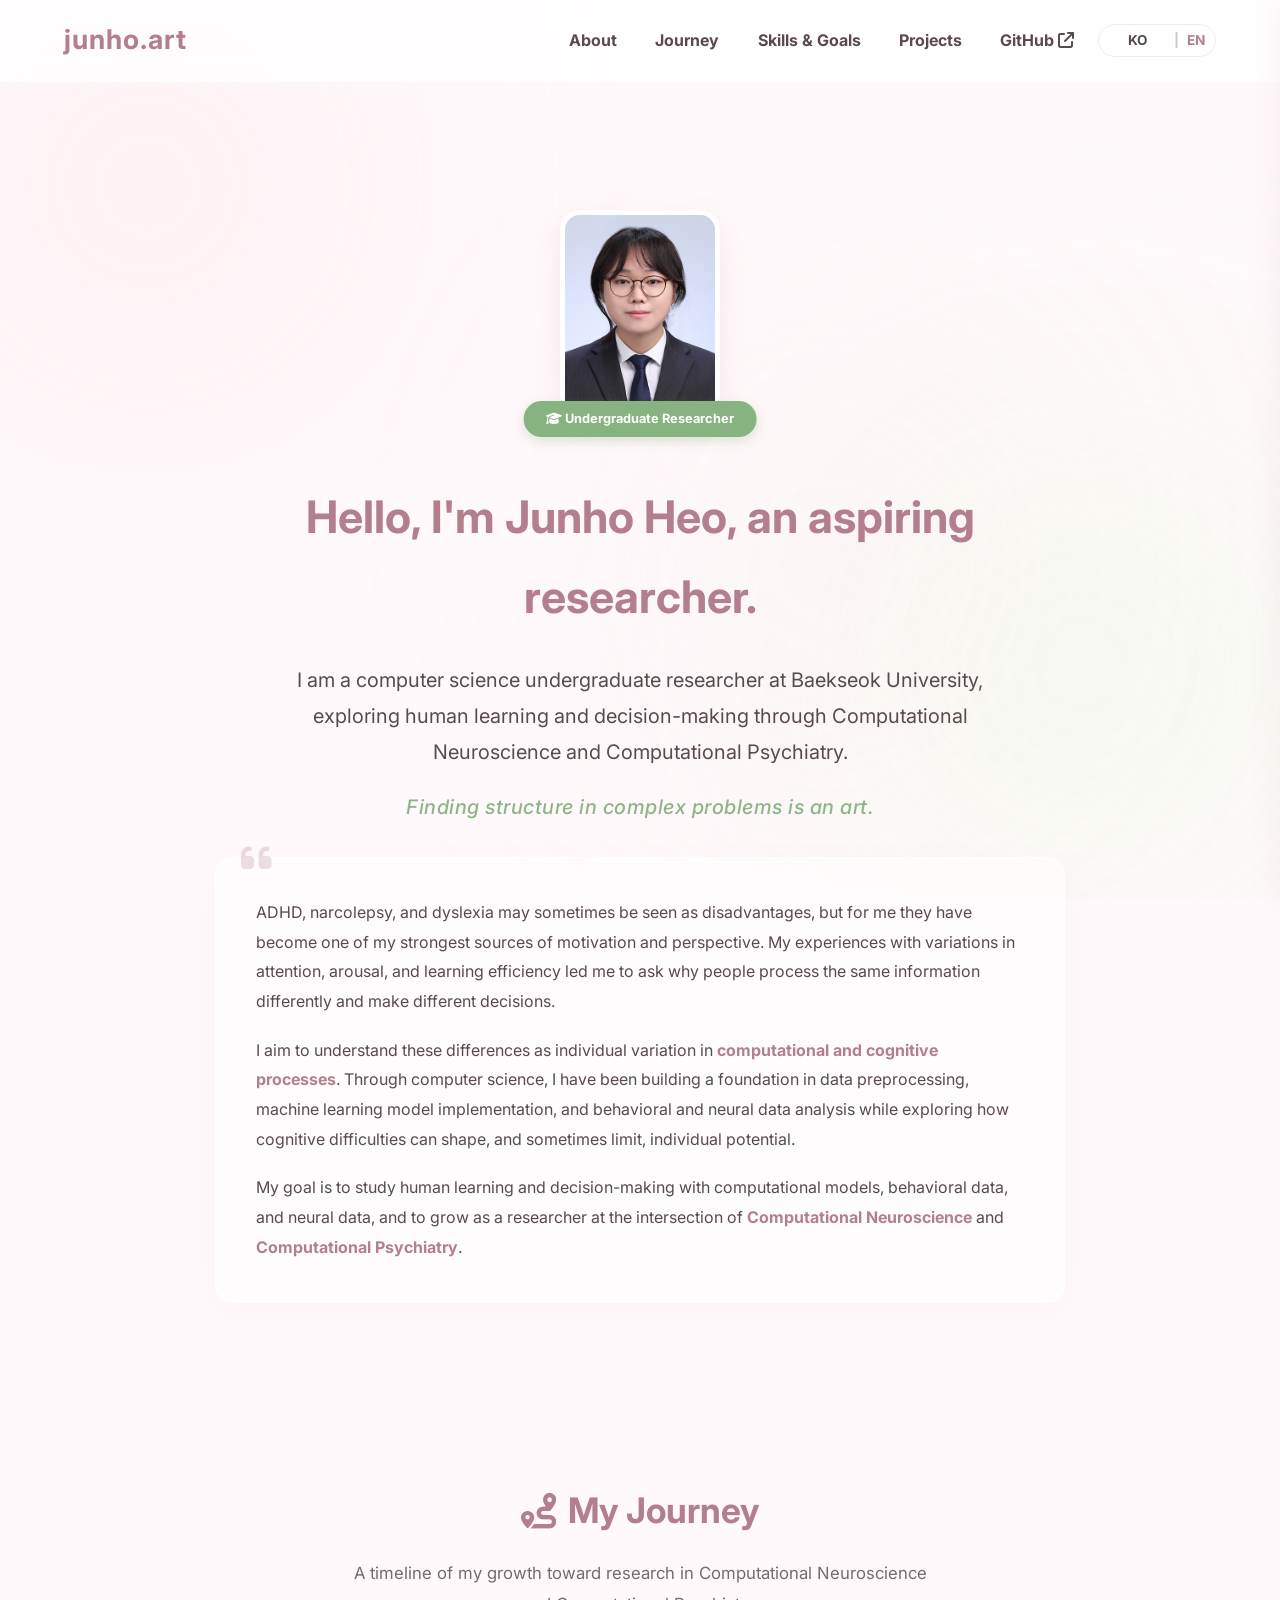
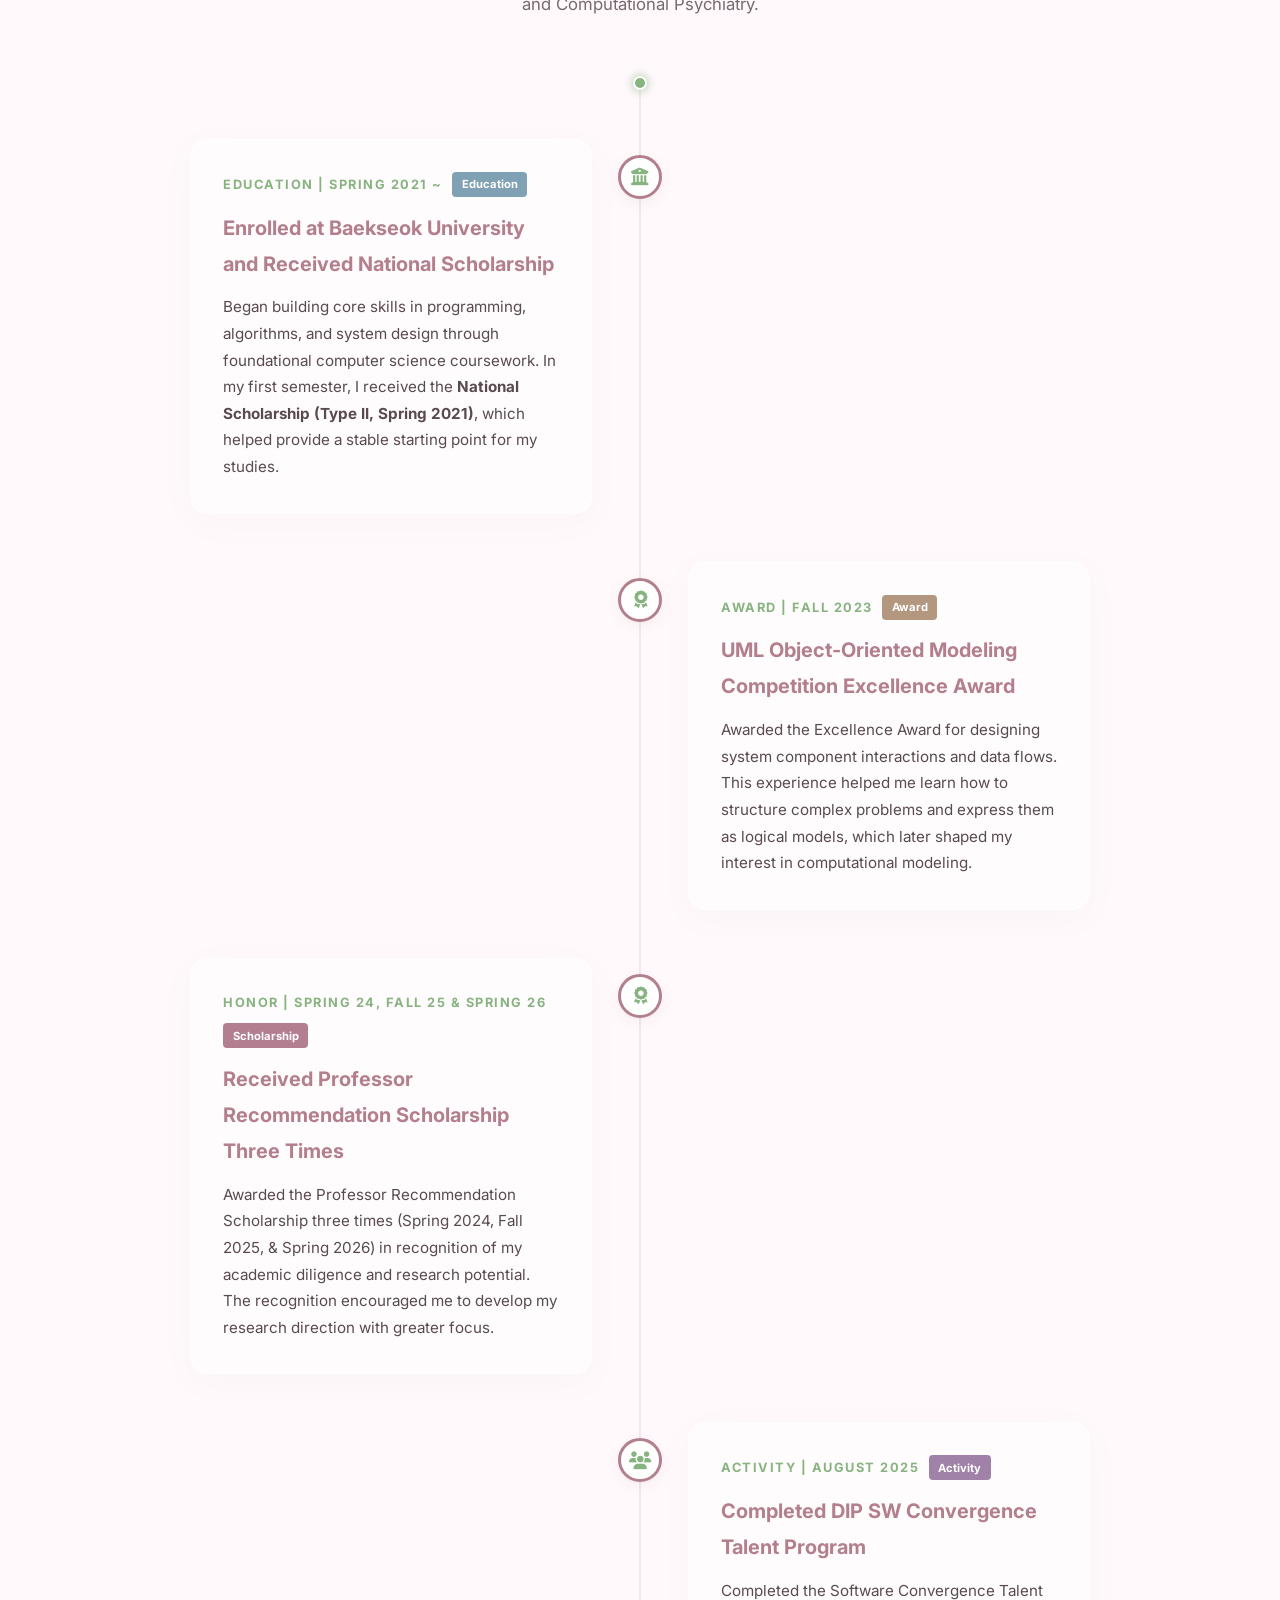
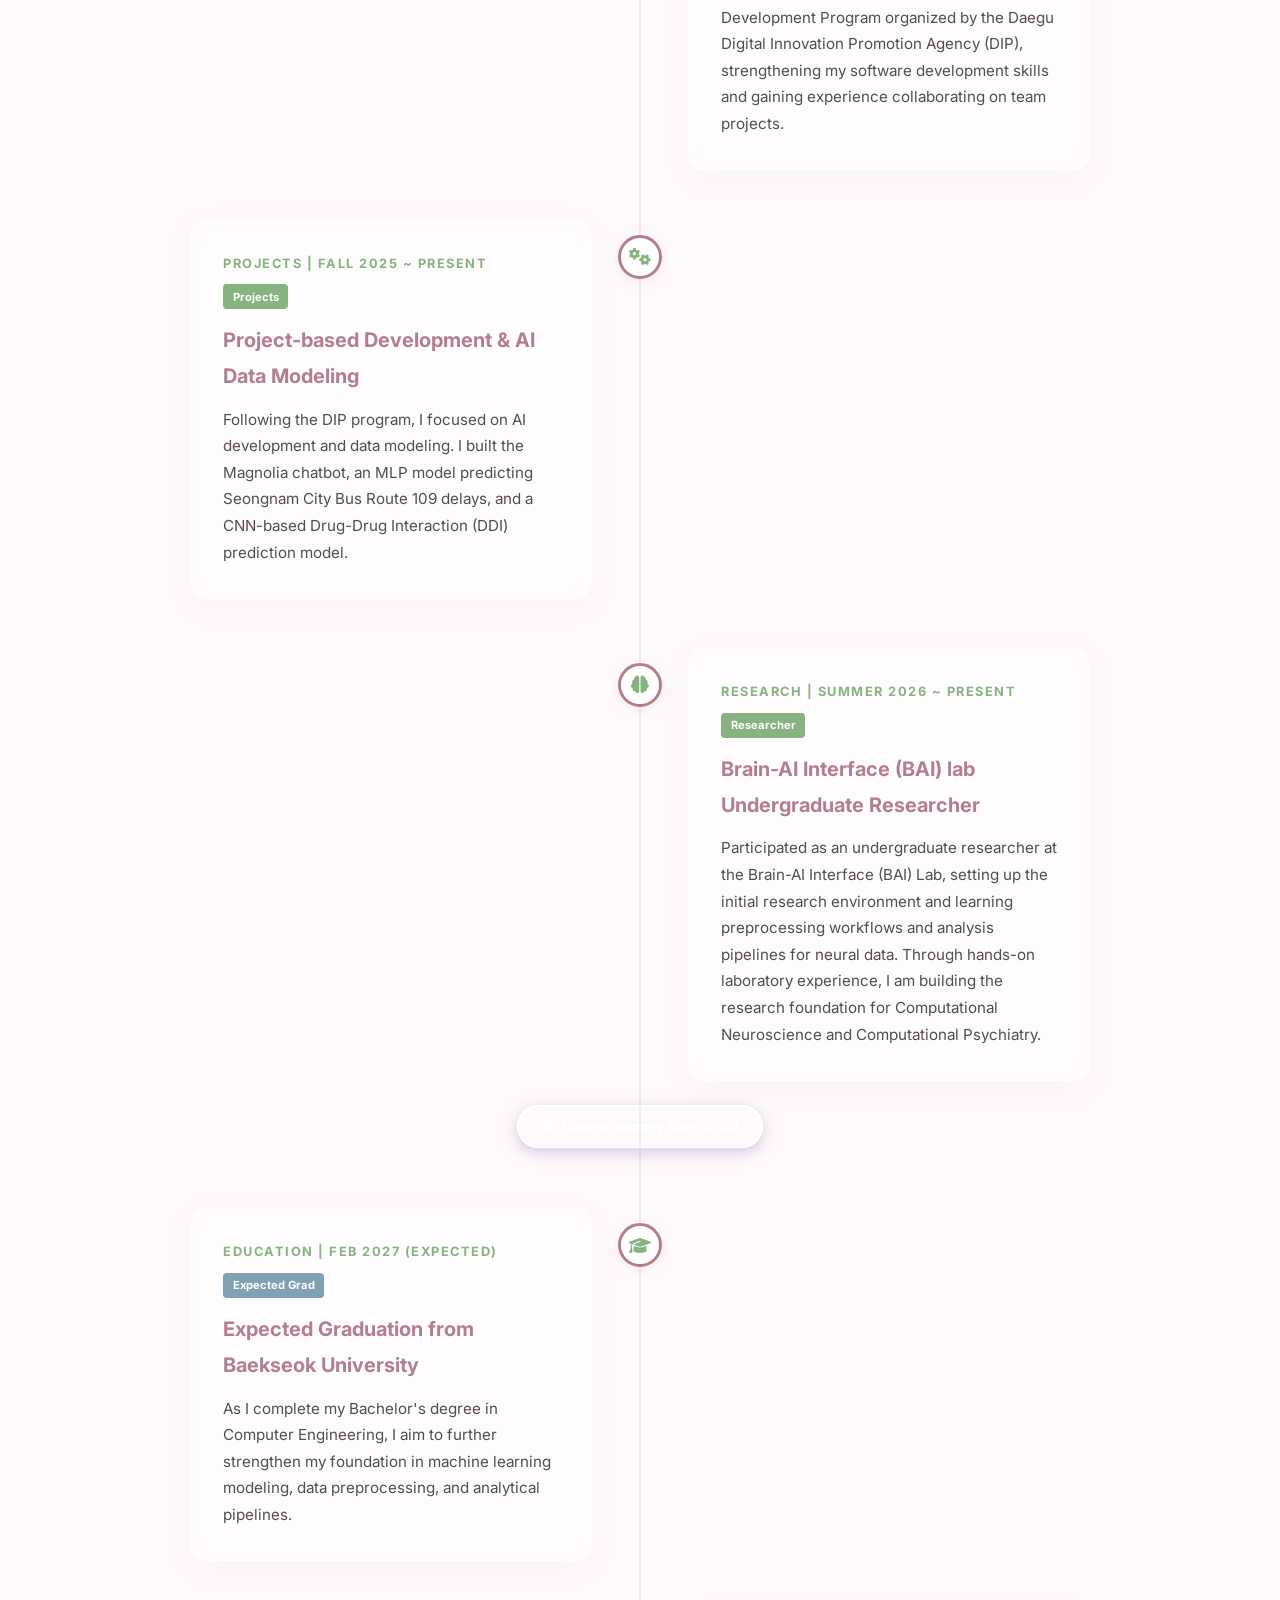
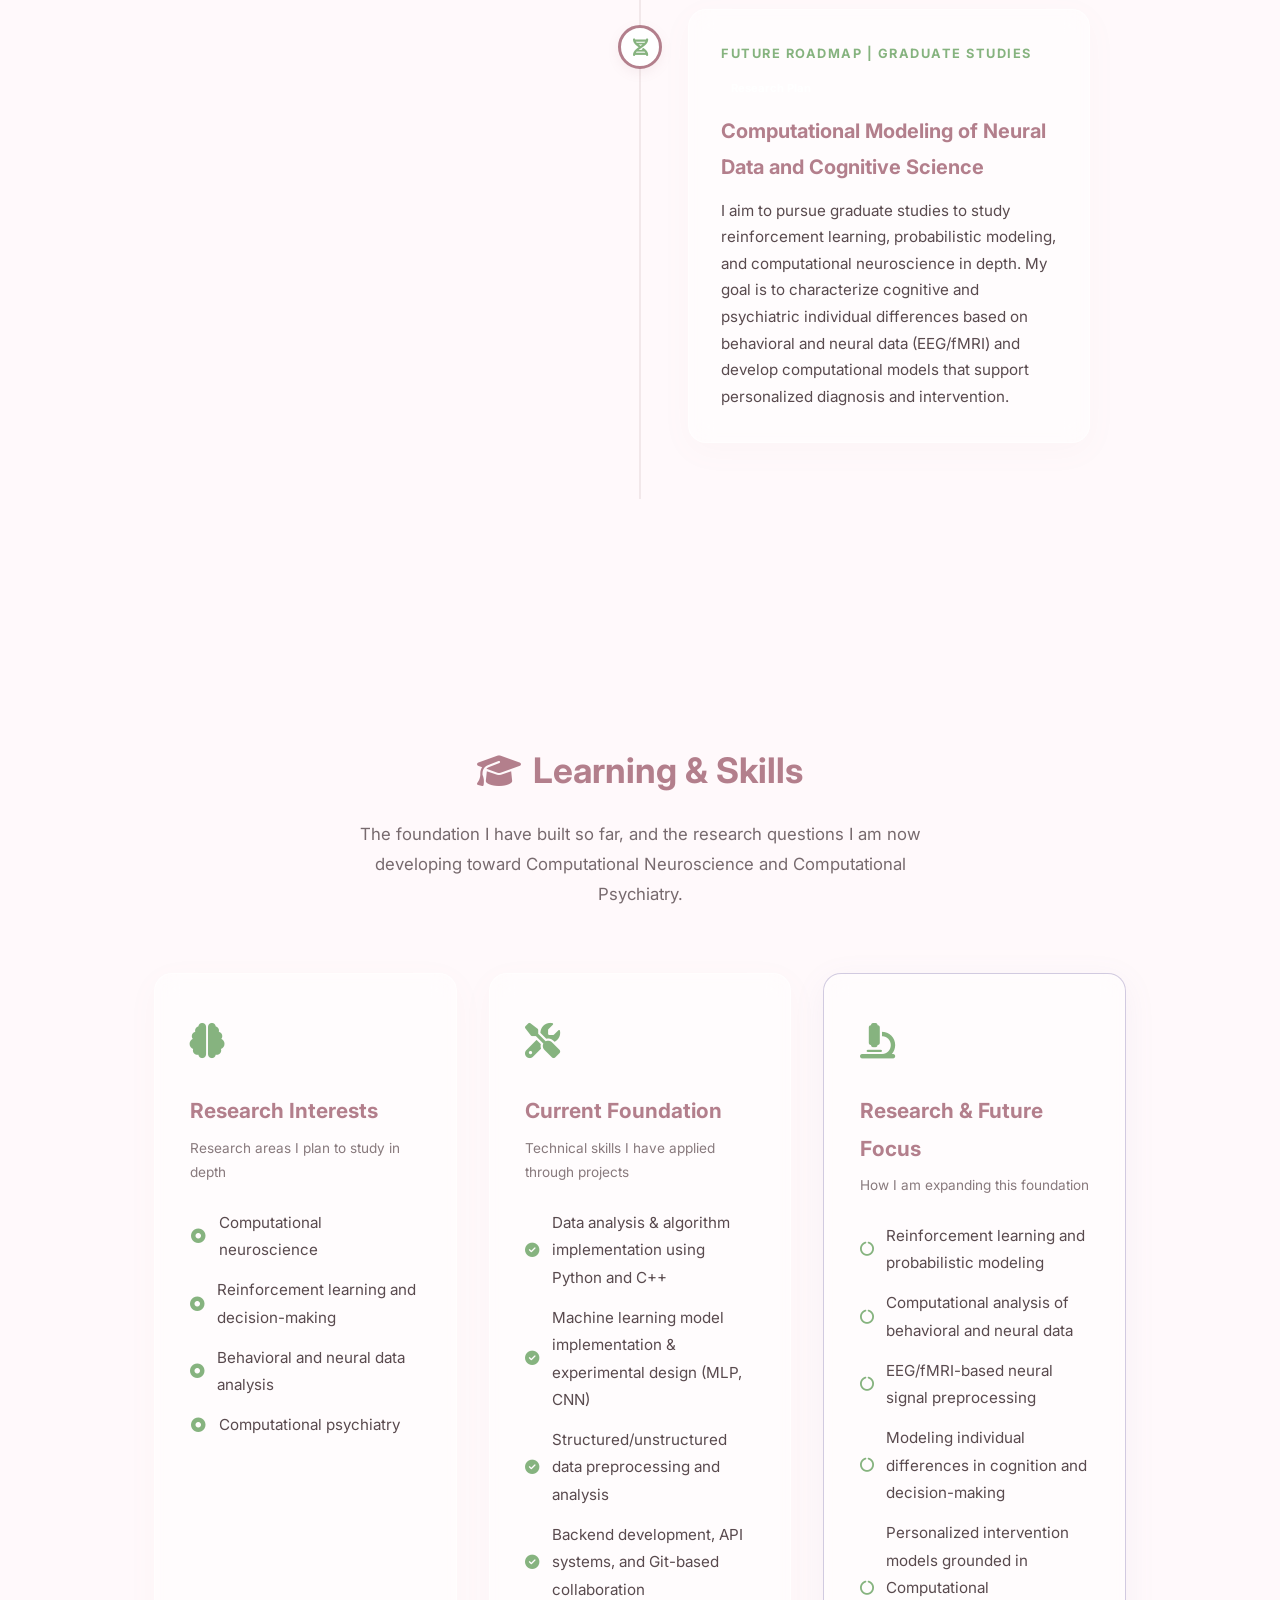
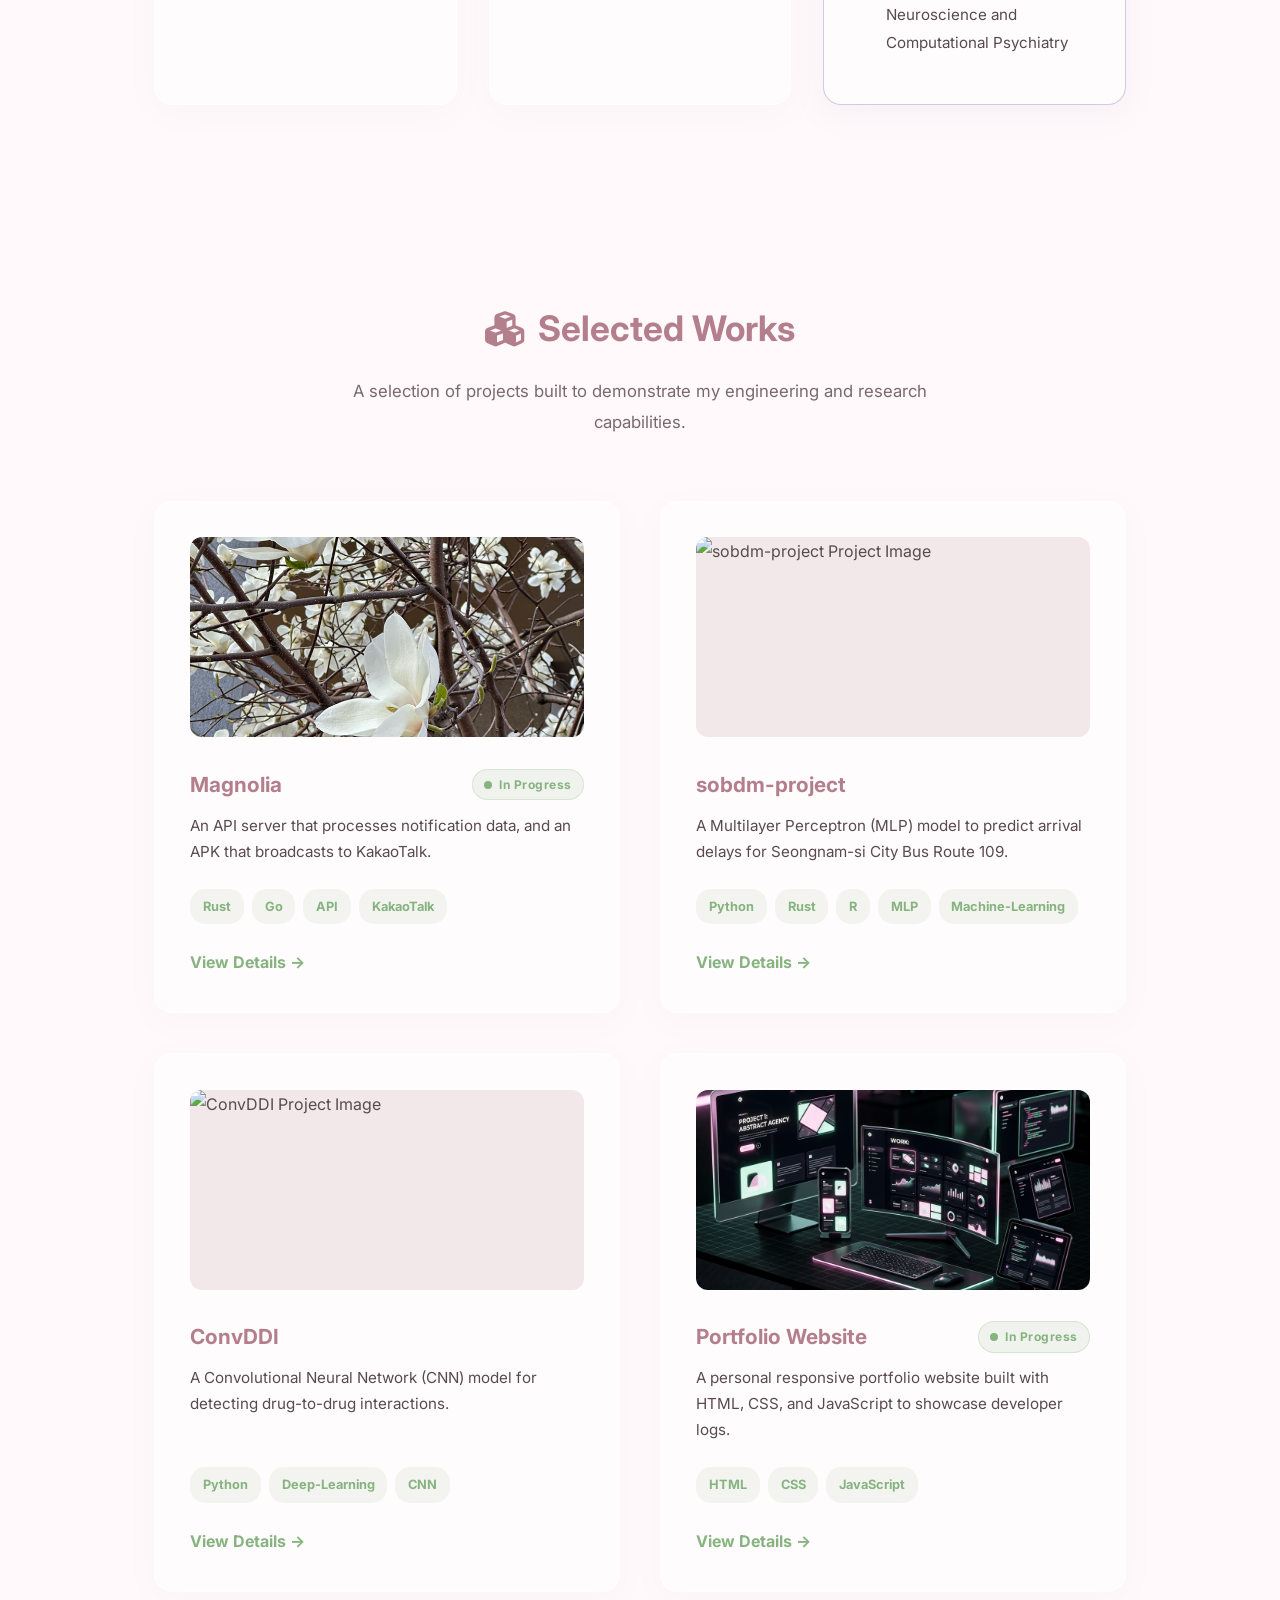
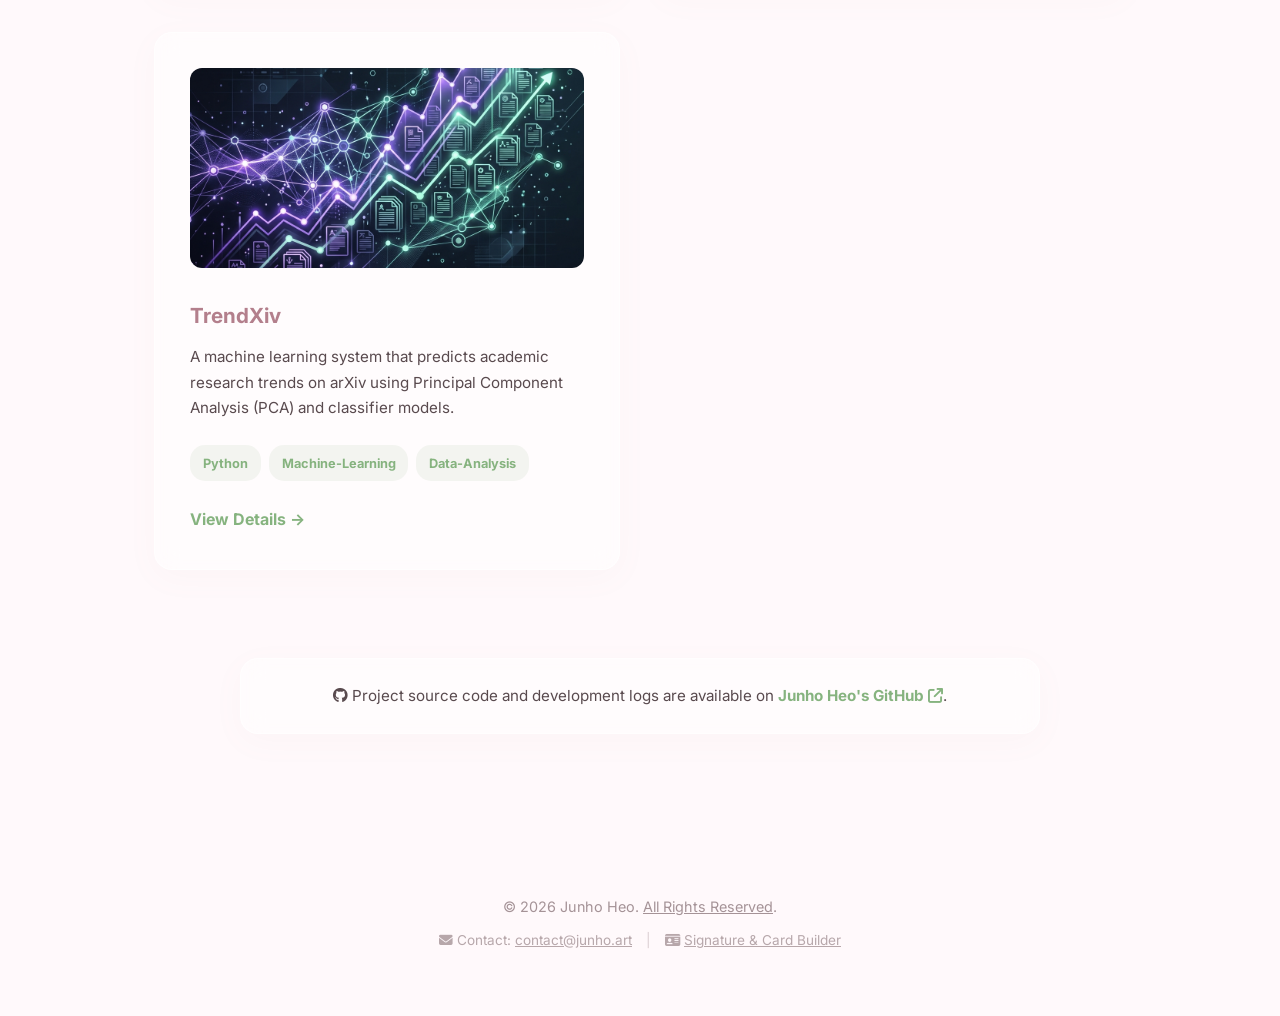
==== commit a4372aea: "Fix main messege" ====
--- a/index_en.html
+++ b/index_en.html
@@ -95,7 +95,7 @@
         <a href="#projects">Projects</a>
         <a href="https://github.com/4season" target="_blank" rel="noopener noreferrer">GitHub</a>
         <div class="mobile-lang-toggle">
-            <a href="index.html" onclick="event.preventDefault(); localStorage.setItem('user-language', 'ko'); window.location.href='index.html';" class="lang-inactive">KO</a>
+            <a href="index.html" onclick="event.preventDefault(); localStorage.setItem('user-language', 'ko'); window.location.href='index.html' + window.location.hash;" class="lang-inactive">KO</a>
             <span class="lang-sep">|</span>
             <span class="lang-active">EN</span>
         </div>
@@ -112,7 +112,7 @@
                 <a href="#projects">Projects</a>
                 <a href="https://github.com/4season" target="_blank" rel="noopener noreferrer" class="github-nav-link">GitHub <i class="fa-solid fa-arrow-up-right-from-square" aria-hidden="true"></i></a>
                 <span class="lang-toggle-container">
-                    <a href="index.html" onclick="event.preventDefault(); localStorage.setItem('user-language', 'ko'); window.location.href='index.html';" class="lang-inactive">KO</a>
+                    <a href="index.html" onclick="event.preventDefault(); localStorage.setItem('user-language', 'ko'); window.location.href='index.html' + window.location.hash;" class="lang-inactive">KO</a>
                     <span class="lang-sep">|</span>
                     <span class="lang-active">EN</span>
                 </span>
@@ -136,12 +136,13 @@
                 </div>
                 <h1>Hello, I'm Junho Heo, an aspiring researcher.</h1>
                 <p class="hero-lead">I am a computer science undergraduate researcher at Baekseok University, exploring human learning and decision-making through Computational Neuroscience and Computational Psychiatry.</p>
-                <p class="hero-motto">Turning complexity into clarity is an art.</p>
+                <p class="hero-motto">Finding structure in complex problems is an art.</p>
 
                 <div class="hero-quote glass-card">
                     <i class="fa-solid fa-quote-left quote-icon" aria-hidden="true"></i>
-                    <p>Having lived with cognitive and psychiatric challenges such as ADHD, narcolepsy, and dyslexia, I experienced firsthand how learning efficiency and decision-making can vary with attention and arousal states. What began as a personal struggle gradually became a scientific question: can these differences be explained as individual variation in <strong>computational and cognitive processes</strong>?</p>
-                    <p>Through computer science, machine learning, and neural network modeling, I came to see the need for computational models that connect data with human behavior and learning. My goal is to become a researcher in <strong>Computational Psychiatry</strong>, using computational neuroscience methods to analyze behavioral and neural data, clarify the mechanisms behind cognitive difficulties, and support personalized interventions.</p>
+                    <p>ADHD, narcolepsy, and dyslexia may sometimes be seen as disadvantages, but for me they have become one of my strongest sources of motivation and perspective. My experiences with variations in attention, arousal, and learning efficiency led me to ask why people process the same information differently and make different decisions.</p>
+                    <p>I aim to understand these differences as individual variation in <strong>computational and cognitive processes</strong>. Through computer science, I have been building a foundation in data preprocessing, machine learning model implementation, and behavioral and neural data analysis while exploring how cognitive difficulties can shape, and sometimes limit, individual potential.</p>
+                    <p>My goal is to study human learning and decision-making with computational models, behavioral data, and neural data, and to grow as a researcher at the intersection of <strong>Computational Neuroscience</strong> and <strong>Computational Psychiatry</strong>.</p>
                 </div>
             </div>
         </section>
@@ -271,33 +272,46 @@
         <!-- Learning & Skills Section -->
         <section id="skills" class="section reveal-on-scroll">
             <h2><i class="fa-solid fa-graduation-cap" aria-hidden="true"></i> Learning & Skills</h2>
-            <p class="section-desc">Technical skills I have built so far, and research areas I plan to deepen for Computational Neuroscience and Computational Psychiatry.</p>
+            <p class="section-desc">The foundation I have built so far, and the research questions I am now developing toward Computational Neuroscience and Computational Psychiatry.</p>
 
             <div class="skills-grid">
-                <!-- Skill Card 1: Learned & Applied -->
+                <!-- Skill Card 1: Research Interests -->
+                <div class="skills-card glass-card">
+                    <div class="card-icon"><i class="fa-solid fa-brain" aria-hidden="true"></i></div>
+                    <h3>Research Interests</h3>
+                    <p class="card-sub">Research areas I plan to study in depth</p>
+                    <ul class="skills-list">
+                        <li><i class="fa-solid fa-circle-dot" aria-hidden="true"></i> Computational neuroscience</li>
+                        <li><i class="fa-solid fa-circle-dot" aria-hidden="true"></i> Reinforcement learning and decision-making</li>
+                        <li><i class="fa-solid fa-circle-dot" aria-hidden="true"></i> Behavioral and neural data analysis</li>
+                        <li><i class="fa-solid fa-circle-dot" aria-hidden="true"></i> Computational psychiatry</li>
+                    </ul>
+                </div>
+
+                <!-- Skill Card 2: Current Foundation -->
                 <div class="skills-card glass-card">
                     <div class="card-icon"><i class="fa-solid fa-screwdriver-wrench" aria-hidden="true"></i></div>
-                    <h3>Hands-on & Applied</h3>
-                    <p class="card-sub">Technologies I have directly applied through projects</p>
+                    <h3>Current Foundation</h3>
+                    <p class="card-sub">Technical skills I have applied through projects</p>
                     <ul class="skills-list">
                         <li><i class="fa-solid fa-circle-check" aria-hidden="true"></i> Data analysis & algorithm implementation using Python and C++</li>
                         <li><i class="fa-solid fa-circle-check" aria-hidden="true"></i> Machine learning model implementation & experimental design (MLP, CNN)</li>
-                        <li><i class="fa-solid fa-circle-check" aria-hidden="true"></i> Structured/unstructured data analysis & purpose-specific dataset pre-processing</li>
-                        <li><i class="fa-solid fa-circle-check" aria-hidden="true"></i> Collaboration & source code version control using Git</li>
+                        <li><i class="fa-solid fa-circle-check" aria-hidden="true"></i> Structured/unstructured data preprocessing and analysis</li>
+                        <li><i class="fa-solid fa-circle-check" aria-hidden="true"></i> Backend development, API systems, and Git-based collaboration</li>
                     </ul>
                 </div>
 
-                <!-- Skill Card 2: Future Target -->
+                <!-- Skill Card 3: Future Target -->
                 <div class="skills-card glass-card future-focus-card">
                     <div class="card-icon"><i class="fa-solid fa-microscope" aria-hidden="true"></i></div>
                     <h3>Research & Future Focus</h3>
-                    <p class="card-sub">Core research domains I plan to study professionally in the future</p>
+                    <p class="card-sub">How I am expanding this foundation</p>
                     <ul class="skills-list">
-                        <li><i class="fa-solid fa-circle-notch fa-spin" aria-hidden="true"></i> Foundational study in neuroscience & cognitive science</li>
-                        <li><i class="fa-solid fa-circle-notch fa-spin" aria-hidden="true"></i> EEG/fMRI-based neural signal pre-processing & analysis</li>
-                        <li><i class="fa-solid fa-circle-notch fa-spin" aria-hidden="true"></i> Computational modeling of cognitive individual differences based on behavioral & neural data</li>
-                        <li><i class="fa-solid fa-circle-notch fa-spin" aria-hidden="true"></i> Mathematical study of reinforcement learning, probabilistic modeling, and computational neuroscience</li>
-                        <li><i class="fa-solid fa-circle-notch fa-spin" aria-hidden="true"></i> Characterizing disease mechanisms & designing intervention methods in Computational Psychiatry</li>
+                        <li><i class="fa-solid fa-circle-notch fa-spin" aria-hidden="true"></i> Reinforcement learning and probabilistic modeling</li>
+                        <li><i class="fa-solid fa-circle-notch fa-spin" aria-hidden="true"></i> Computational analysis of behavioral and neural data</li>
+                        <li><i class="fa-solid fa-circle-notch fa-spin" aria-hidden="true"></i> EEG/fMRI-based neural signal preprocessing</li>
+                        <li><i class="fa-solid fa-circle-notch fa-spin" aria-hidden="true"></i> Modeling individual differences in cognition and decision-making</li>
+                        <li><i class="fa-solid fa-circle-notch fa-spin" aria-hidden="true"></i> Personalized intervention models grounded in Computational Neuroscience and Computational Psychiatry</li>
                     </ul>
                 </div>
             </div>
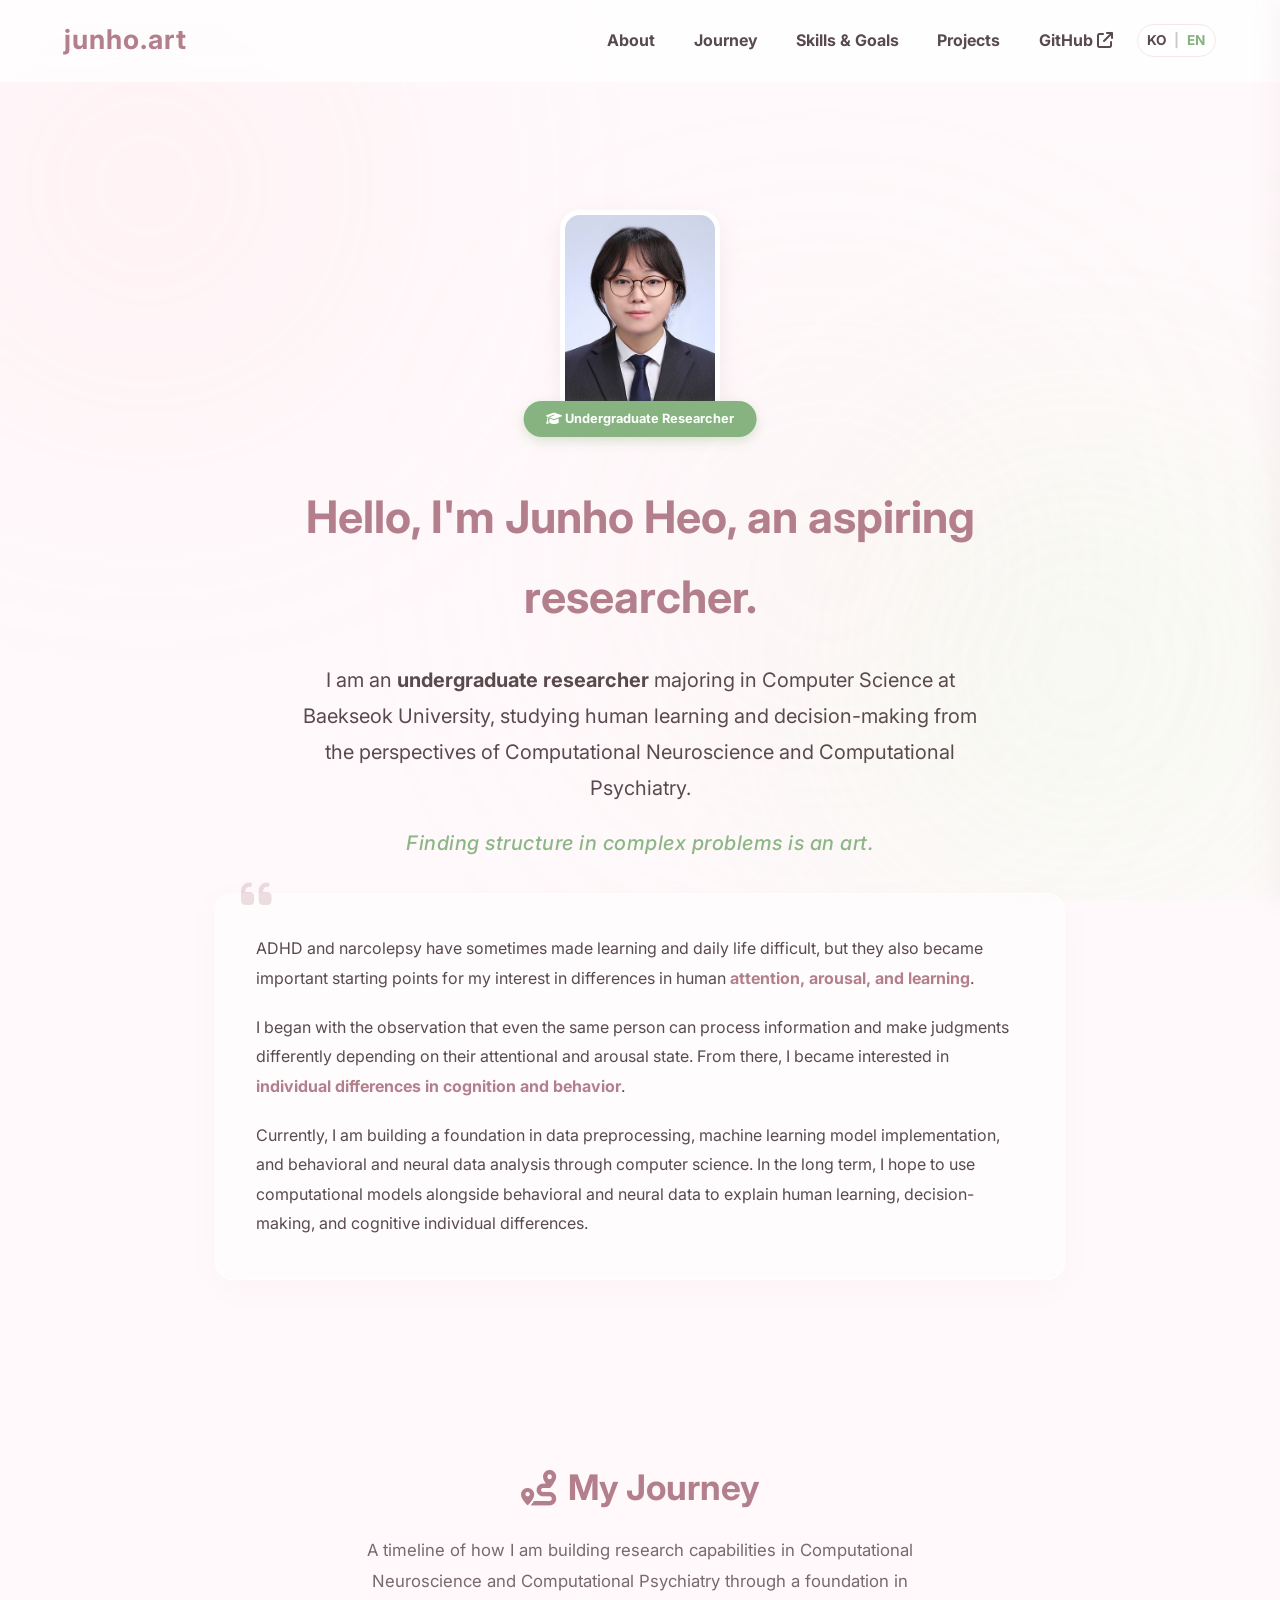
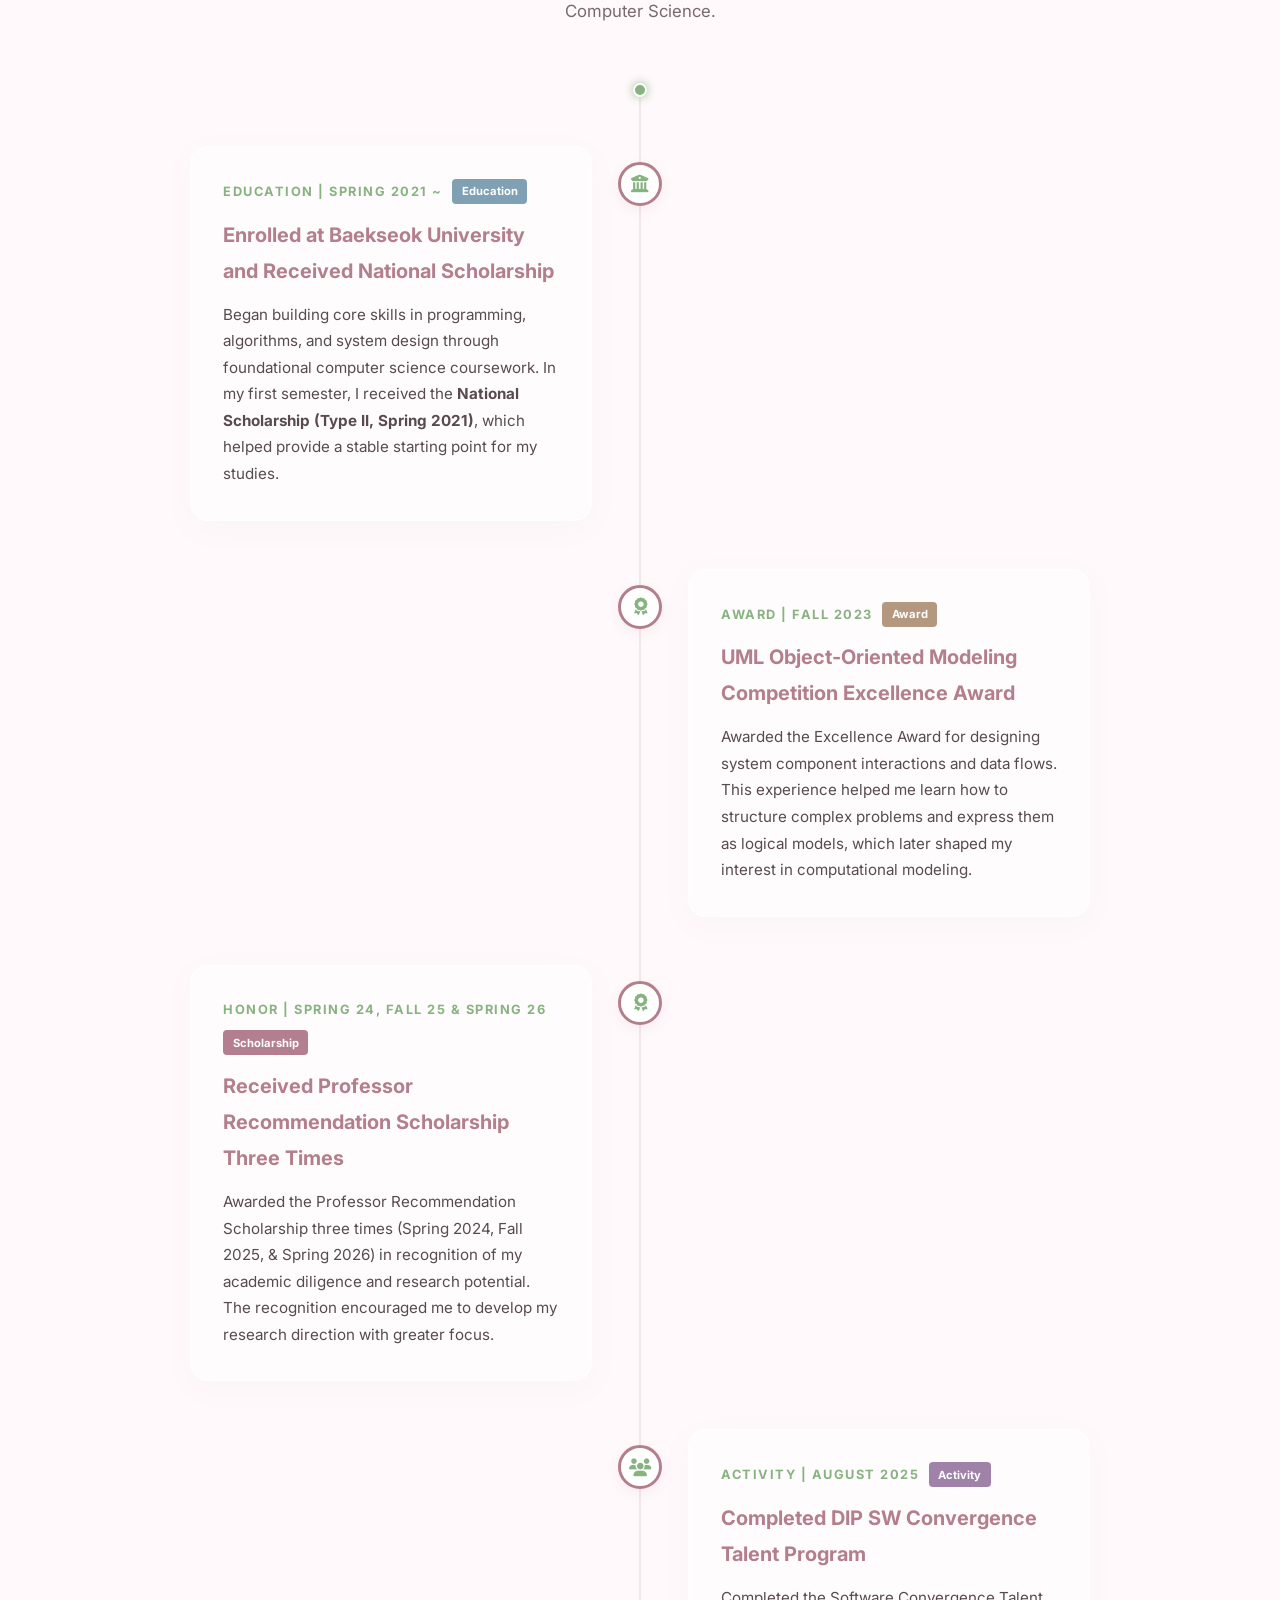
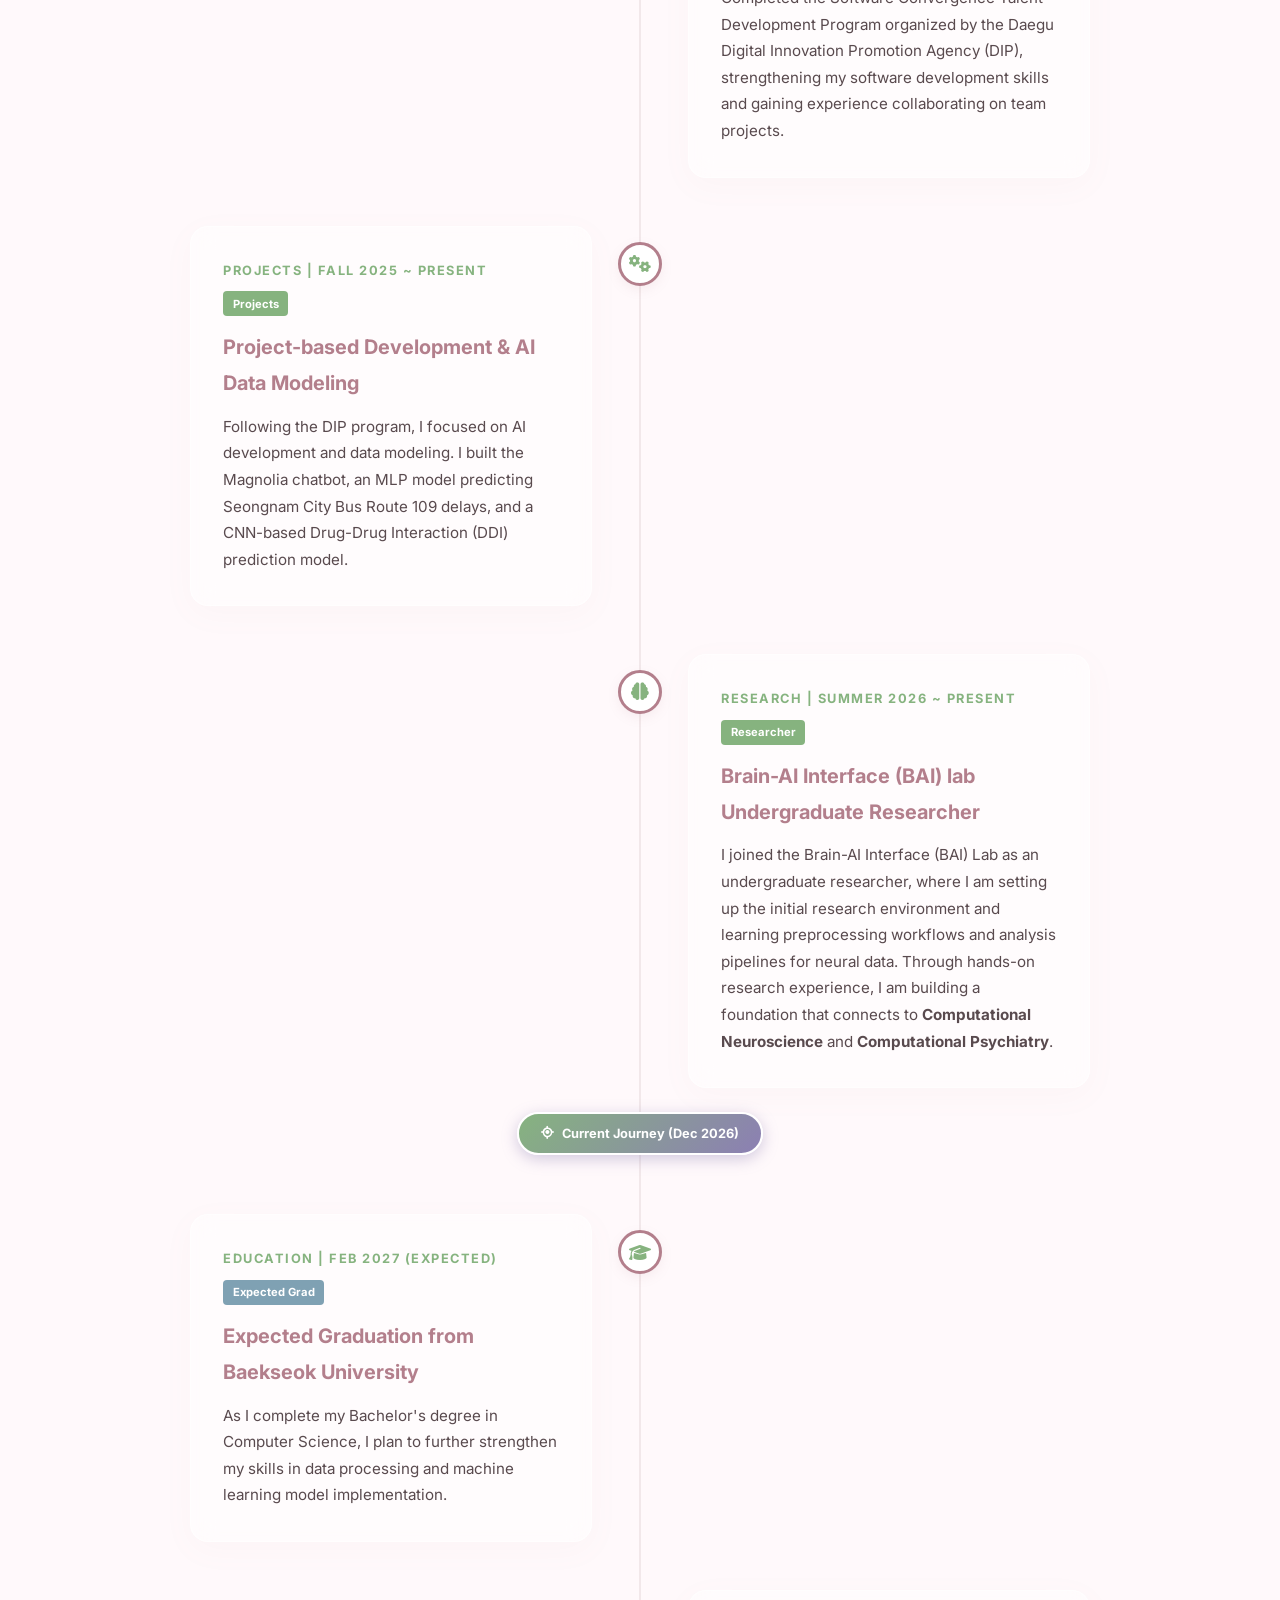
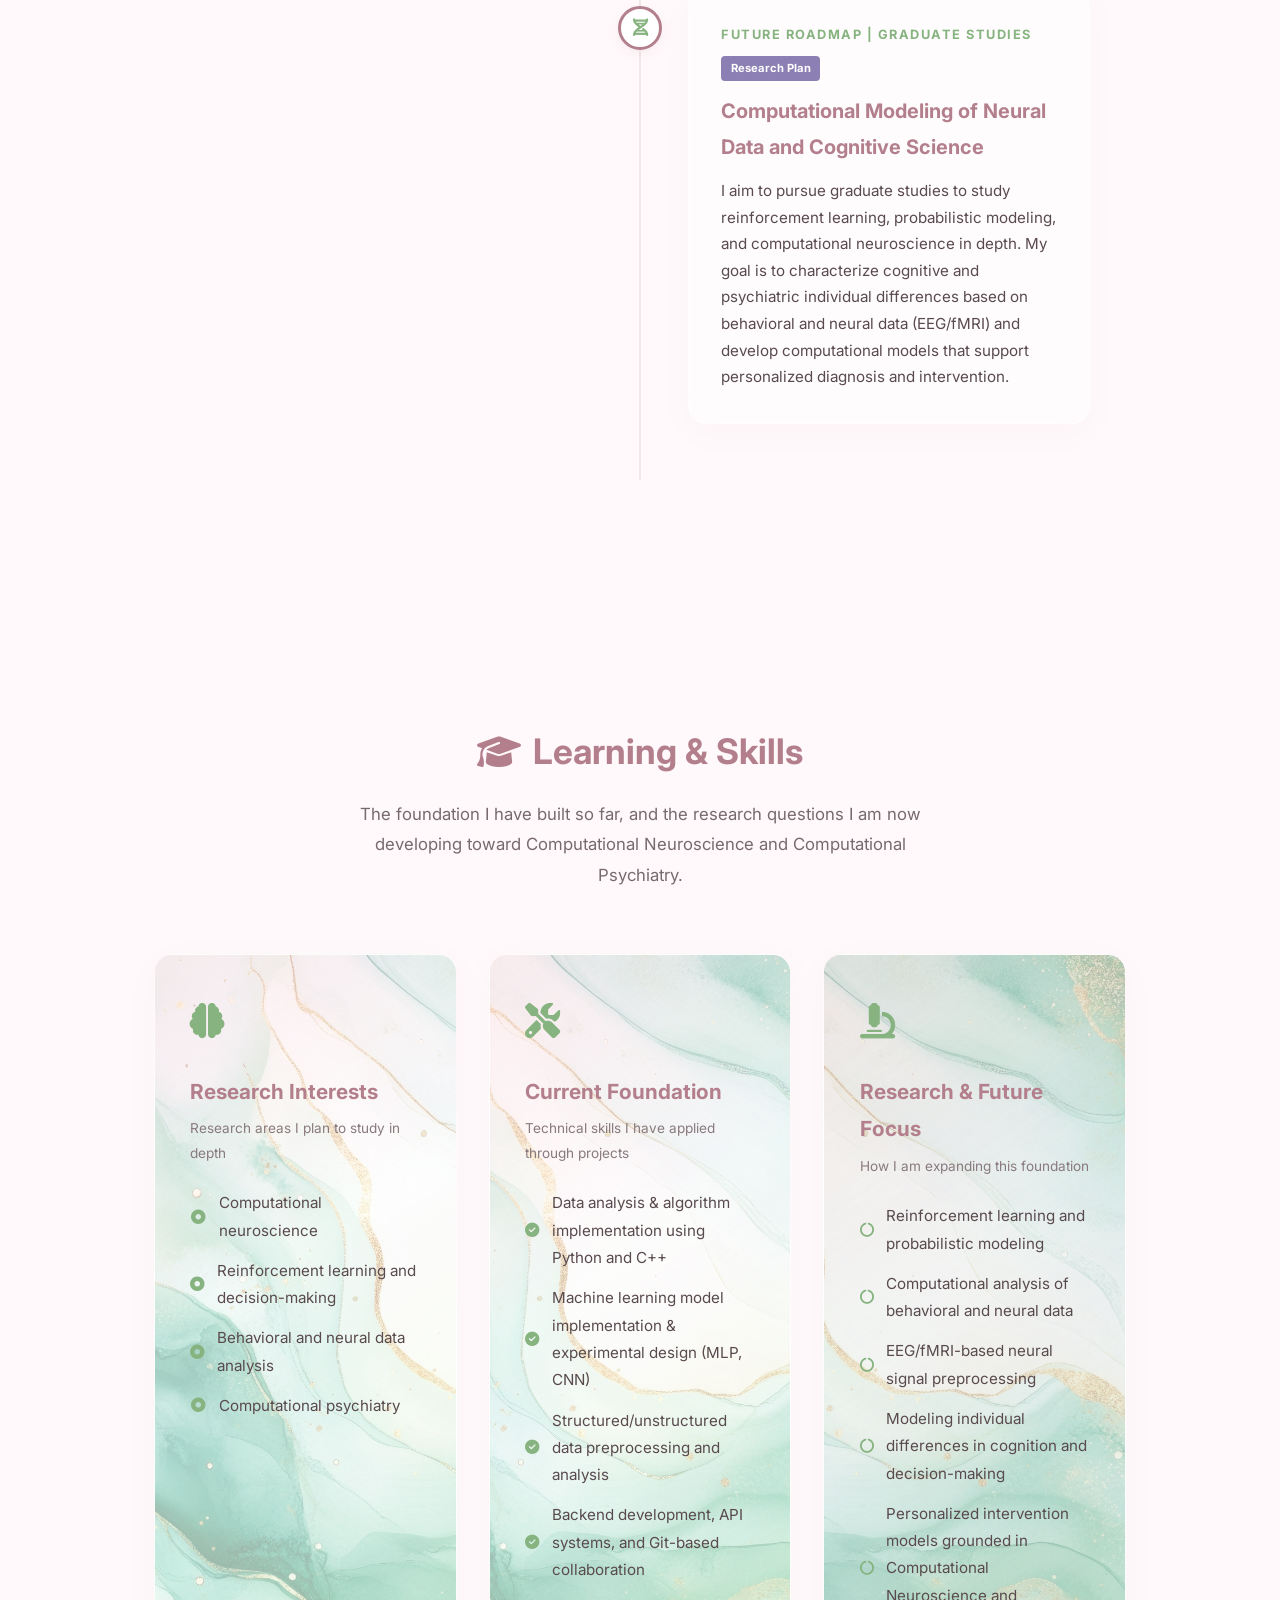
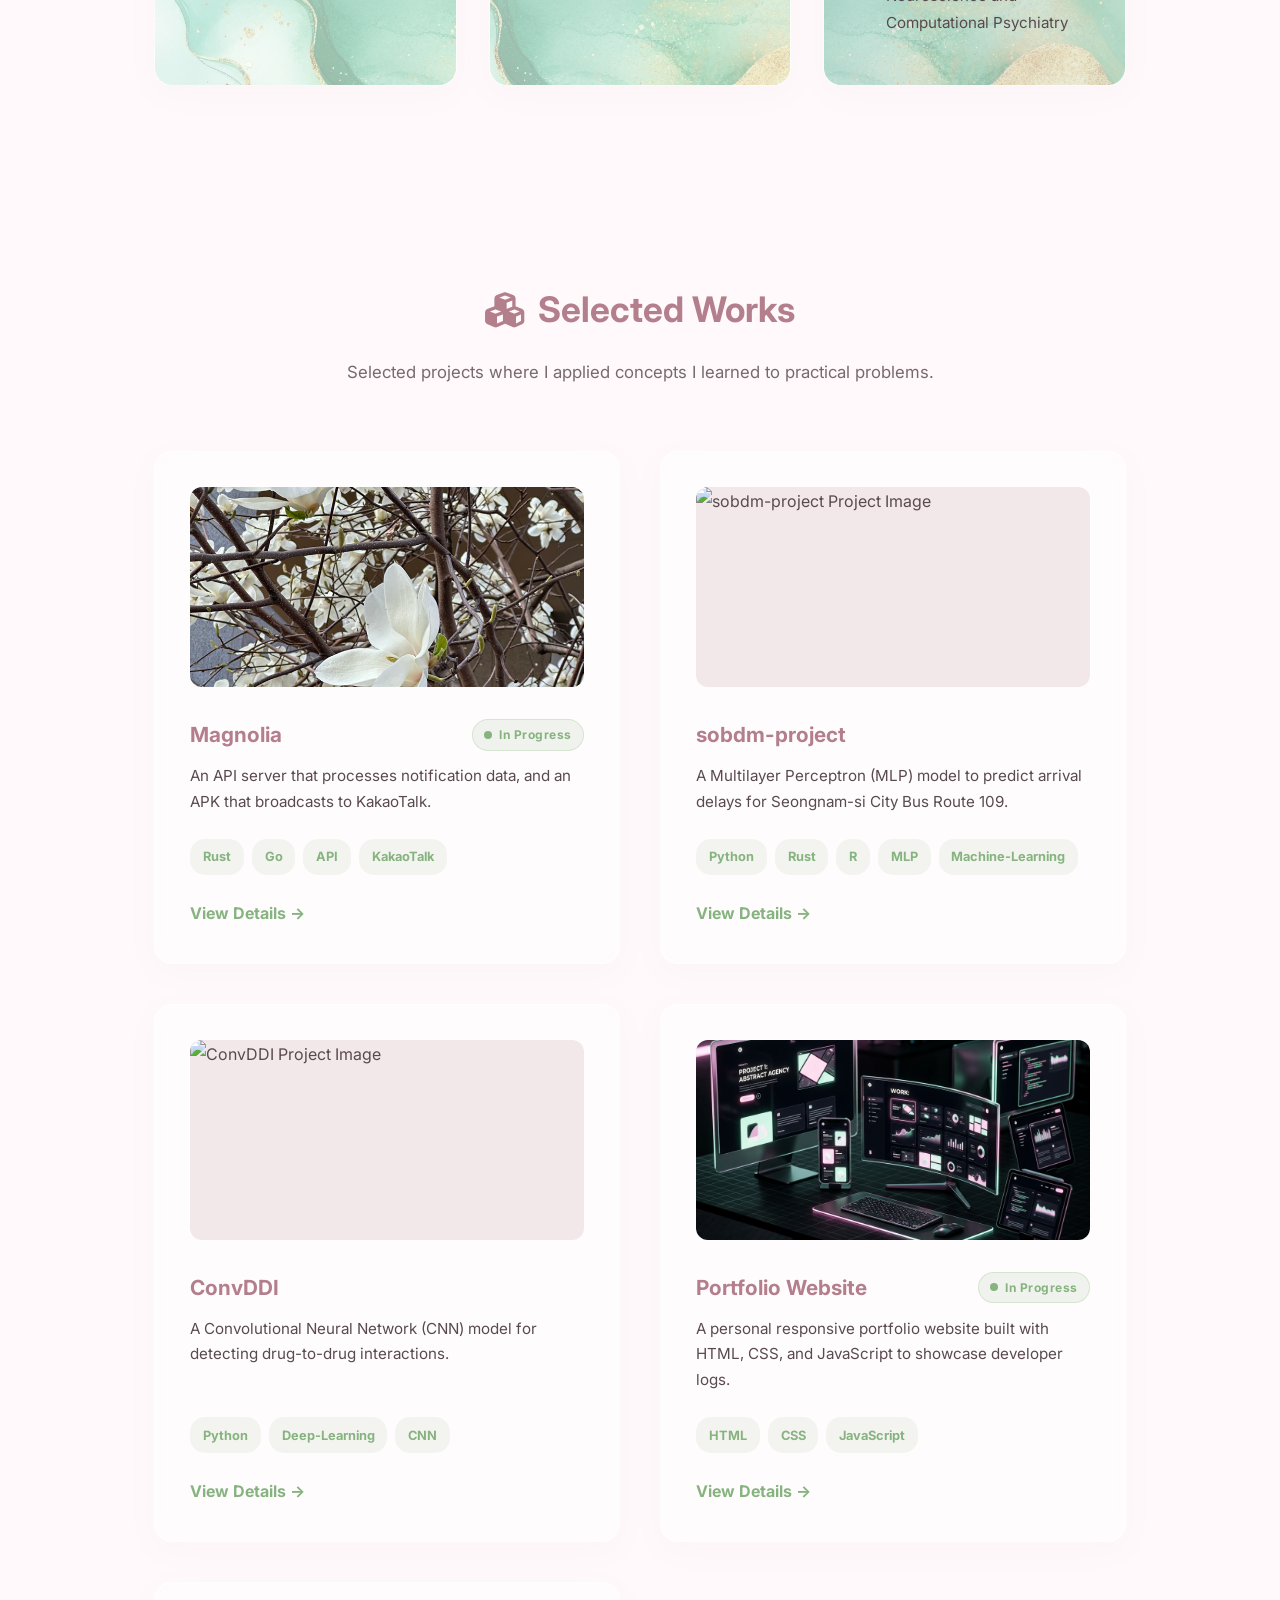
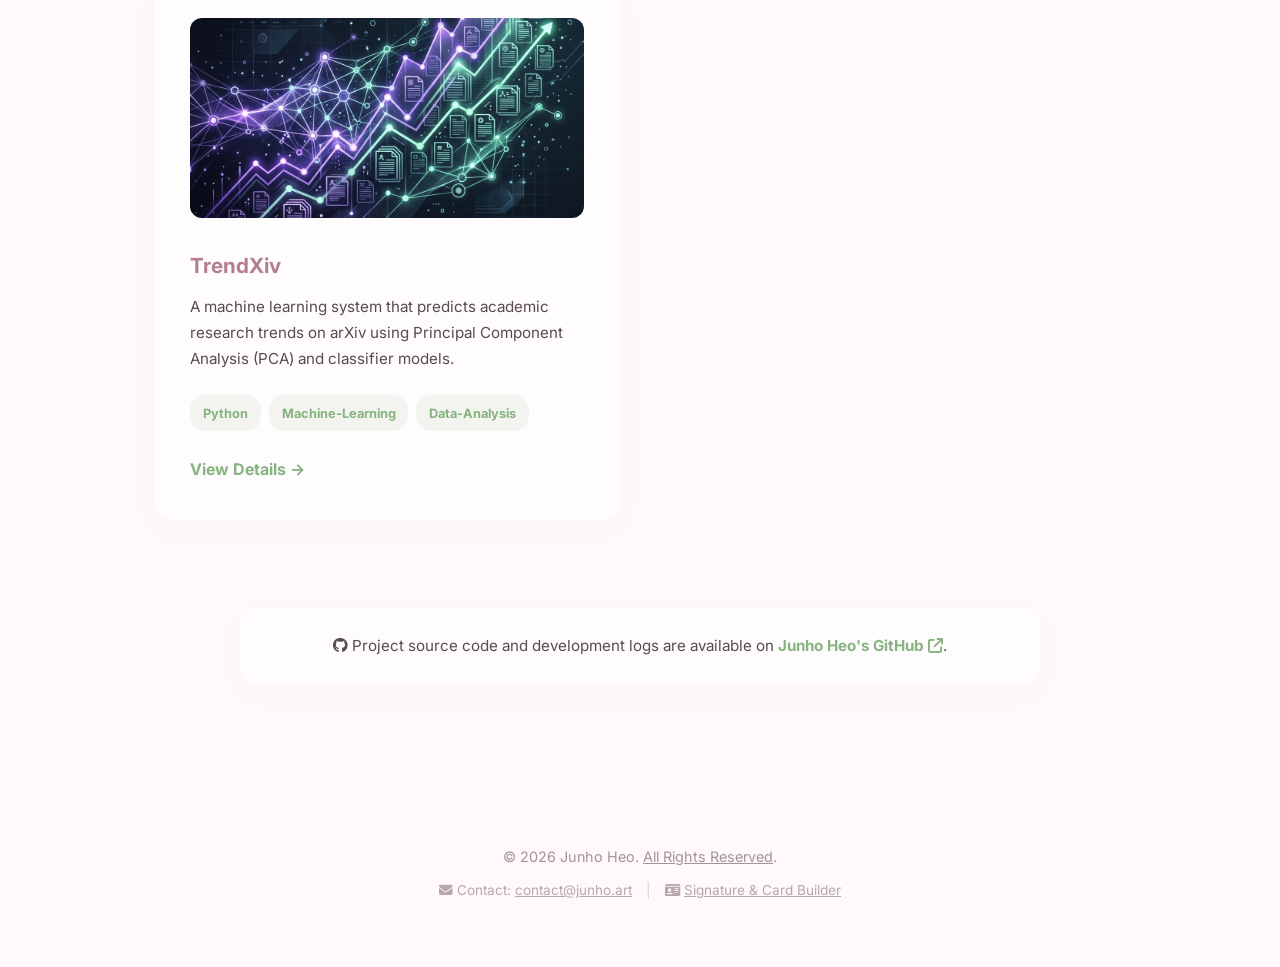
==== commit 03ee3d71: "Update main message" ====
--- a/index_en.html
+++ b/index_en.html
@@ -135,14 +135,14 @@
                     <div class="profile-badge"><i class="fa-solid fa-graduation-cap" aria-hidden="true"></i> Undergraduate Researcher</div>
                 </div>
                 <h1>Hello, I'm Junho Heo, an aspiring researcher.</h1>
-                <p class="hero-lead">I am a computer science undergraduate researcher at Baekseok University, exploring human learning and decision-making through Computational Neuroscience and Computational Psychiatry.</p>
+                <p class="hero-lead">I am an <strong>undergraduate researcher</strong> majoring in Computer Science at Baekseok University, studying human learning and decision-making from the perspectives of Computational Neuroscience and Computational Psychiatry.</p>
                 <p class="hero-motto">Finding structure in complex problems is an art.</p>
 
                 <div class="hero-quote glass-card">
                     <i class="fa-solid fa-quote-left quote-icon" aria-hidden="true"></i>
-                    <p>ADHD, narcolepsy, and dyslexia may sometimes be seen as disadvantages, but for me they have become one of my strongest sources of motivation and perspective. My experiences with variations in attention, arousal, and learning efficiency led me to ask why people process the same information differently and make different decisions.</p>
-                    <p>I aim to understand these differences as individual variation in <strong>computational and cognitive processes</strong>. Through computer science, I have been building a foundation in data preprocessing, machine learning model implementation, and behavioral and neural data analysis while exploring how cognitive difficulties can shape, and sometimes limit, individual potential.</p>
-                    <p>My goal is to study human learning and decision-making with computational models, behavioral data, and neural data, and to grow as a researcher at the intersection of <strong>Computational Neuroscience</strong> and <strong>Computational Psychiatry</strong>.</p>
+                    <p>ADHD and narcolepsy have sometimes made learning and daily life difficult, but they also became important starting points for my interest in differences in human <strong>attention, arousal, and learning</strong>.</p>
+                    <p>I began with the observation that even the same person can process information and make judgments differently depending on their attentional and arousal state. From there, I became interested in <strong>individual differences in cognition and behavior</strong>.</p>
+                    <p>Currently, I am building a foundation in data preprocessing, machine learning model implementation, and behavioral and neural data analysis through computer science. In the long term, I hope to use computational models alongside behavioral and neural data to explain human learning, decision-making, and cognitive individual differences.</p>
                 </div>
             </div>
         </section>
@@ -150,7 +150,7 @@
         <!-- Journey Section (Timeline) -->
         <section id="journey" class="section reveal-on-scroll">
             <h2><i class="fa-solid fa-route" aria-hidden="true"></i> My Journey</h2>
-            <p class="section-desc">A timeline of my growth toward research in Computational Neuroscience and Computational Psychiatry.</p>
+            <p class="section-desc">A timeline of how I am building research capabilities in Computational Neuroscience and Computational Psychiatry through a foundation in Computer Science.</p>
 
             <div class="timeline">
                 <div class="timeline-line-bg"></div>
@@ -230,7 +230,7 @@
                             <span class="timeline-tag proj-tag">Researcher</span>
                         </div>
                         <h3>Brain-AI Interface (BAI) lab Undergraduate Researcher</h3>
-                        <p>Participated as an undergraduate researcher at the Brain-AI Interface (BAI) Lab, setting up the initial research environment and learning preprocessing workflows and analysis pipelines for neural data. Through hands-on laboratory experience, I am building the research foundation for Computational Neuroscience and Computational Psychiatry.</p>
+                        <p>I joined the Brain-AI Interface (BAI) Lab as an undergraduate researcher, where I am setting up the initial research environment and learning preprocessing workflows and analysis pipelines for neural data. Through hands-on research experience, I am building a foundation that connects to <strong>Computational Neuroscience</strong> and <strong>Computational Psychiatry</strong>.</p>
                     </div>
                 </div>
 
@@ -250,7 +250,7 @@
                             <span class="timeline-tag edu-tag">Expected Grad</span>
                         </div>
                         <h3>Expected Graduation from Baekseok University</h3>
-                        <p>As I complete my Bachelor's degree in Computer Engineering, I aim to further strengthen my foundation in machine learning modeling, data preprocessing, and analytical pipelines.</p>
+                        <p>As I complete my Bachelor's degree in Computer Science, I plan to further strengthen my skills in data processing and machine learning model implementation.</p>
                     </div>
                 </div>
 
@@ -320,7 +320,7 @@
         <!-- Projects Section -->
         <section id="projects" class="section reveal-on-scroll">
             <h2><i class="fa-solid fa-cubes" aria-hidden="true"></i> Selected Works</h2>
-            <p class="section-desc">A selection of projects built to demonstrate my engineering and research capabilities.</p>
+            <p class="section-desc">Selected projects where I applied concepts I learned to practical problems.</p>
             <div class="project-grid" id="projectGrid">
                 <!-- Dynamically loaded by script.js -->
                 <div class="loading-spinner">Loading projects...</div>
--- a/style.css
+++ b/style.css
@@ -7,7 +7,7 @@
     --accent-green: #86b37f;     /* 포인트 (어두운 녹색) */
     --accent-green-light: #c0ffb6; /* 포인트 (밝은 녹색) */
     --accent-pink: #FFB6C1;     /* 포인트 (밝은 핑크) */
-    --accent-purple: var(--accent-purple);   /* 포인트 (남보라) */
+    --accent-purple: #8c7fb3;   /* 포인트 (남보라) */
     --text-muted: #a59397;      /* 흐린 글자 */
     --border-color: #f2e8ea;    /* 테두리 색 */
     --card-radius: 18px;        /* 카드 기본 모서리 반경 */
@@ -149,10 +149,12 @@
     border-radius: 20px;
     background-color: rgba(255,255,255,0.5);
 }
-.lang-active { color: var(--heading-color); }
+.lang-active { color: var(--accent-green); }
 .lang-sep { opacity: 0.3; }
 .lang-inactive { color: var(--text-color); text-decoration: none; transition: color 0.3s; }
 .lang-inactive:hover { color: var(--accent-green); }
+.nav-drawer .mobile-lang-toggle a { font-size: inherit; margin-bottom: 0; }
+.desktop-nav .lang-toggle-container a { margin: 0; }
 .menu-btn { display: none; }
 
 /* 모바일 드로어 언어 토글 */
@@ -512,6 +514,52 @@
     text-align: center;
 }
 
+/* Skills 카드 유체 아트 배경 */
+.skills-card {
+    position: relative;
+    overflow: hidden;
+    isolation: isolate;
+}
+.skills-card > * {
+    position: relative;
+    z-index: 1;
+}
+/* 일반 카드 — 대리석 이미지 레이어 */
+.skills-card:not(.future-focus-card)::before {
+    content: '';
+    position: absolute;
+    inset: 0;
+    background-image: url('img/—Pngtree—abstract white green and gold_16458333.jpg');
+    background-size: cover;
+    background-position: var(--img-pos, 30% 40%);
+    opacity: 0.38;
+    z-index: 0;
+}
+/* Future Focus 카드 — ::after 로 이미지 (::before는 기존 글로우 유지) */
+.future-focus-card::after {
+    content: '';
+    position: absolute;
+    inset: 0;
+    background-image: url('img/—Pngtree—abstract white green and gold_16458333.jpg');
+    background-size: cover;
+    background-position: 68% 60%;
+    opacity: 0.38;
+    z-index: 0;
+}
+/* 카드별 이미지 뷰포트: 각기 다른 부위가 보이도록 */
+#skills .skills-grid .skills-card:nth-child(1) { --img-pos: 15% 25%; }
+#skills .skills-grid .skills-card:nth-child(2) { --img-pos: 50% 50%; }
+/* 카드 베이스: 사이트 팔레트(핑크↔화이트↔민트) */
+#skills .glass-card {
+    background: linear-gradient(145deg,
+        rgba(255, 182, 193, 0.30) 0%,
+        rgba(255, 255, 255, 0.82) 42%,
+        rgba(192, 255, 182, 0.22) 100%
+    );
+    backdrop-filter: none;
+    -webkit-backdrop-filter: none;
+}
+
 /* 프로젝트 그리드 및 카드 */
 .project-grid {
     display: grid;
@@ -720,8 +768,6 @@
 /* 2단 그리드에서 Future Focus 카드에 오묘한 퍼플/그린 네온 보더 효과 부여 */
 .future-focus-card {
     position: relative;
-    border: 1px solid rgba(140, 127, 179, 0.4) !important;
-    box-shadow: 0 8px 32px 0 rgba(140, 127, 179, 0.08) !important;
 }
 .future-focus-card::before {
     content: '';
@@ -953,6 +999,49 @@
     overflow-x: auto;
 }
 
+/* 이메일 클라이언트 미리보기 크롬 */
+.sig-email-mock {
+    border: 1px solid var(--border-color);
+    border-radius: 12px;
+    overflow: hidden;
+    background: white;
+    box-shadow: 0 4px 20px rgba(179, 127, 140, 0.07);
+}
+.sig-email-chrome {
+    background: #f9f5f6;
+    border-bottom: 1px solid var(--border-color);
+    padding: 0.6rem 1.2rem;
+}
+.sig-email-field-row {
+    display: flex;
+    align-items: center;
+    gap: 0.8rem;
+    font-size: 0.78rem;
+    padding: 0.22rem 0;
+    border-bottom: 1px solid rgba(179, 127, 140, 0.1);
+    color: var(--text-color);
+}
+.sig-email-field-label {
+    font-weight: 700;
+    color: var(--text-muted);
+    min-width: 62px;
+    font-size: 0.73rem;
+}
+.sig-email-field-muted { color: #c4b8bb; }
+.sig-email-body { padding: 1.5rem 2rem; }
+.sig-email-body-text {
+    font-size: 13.5px;
+    color: #776a6e;
+    line-height: 1.75;
+    margin: 0 0 1.1rem;
+    font-family: -apple-system, BlinkMacSystemFont, 'Segoe UI', sans-serif;
+}
+.sig-email-sig-sep {
+    font-size: 12px;
+    color: #b0a4a8;
+    margin-bottom: 1rem;
+}
+
 /* 실물 느낌의 디지털 명함 (Front / Back) */
 .business-card-viewport {
     display: flex;
